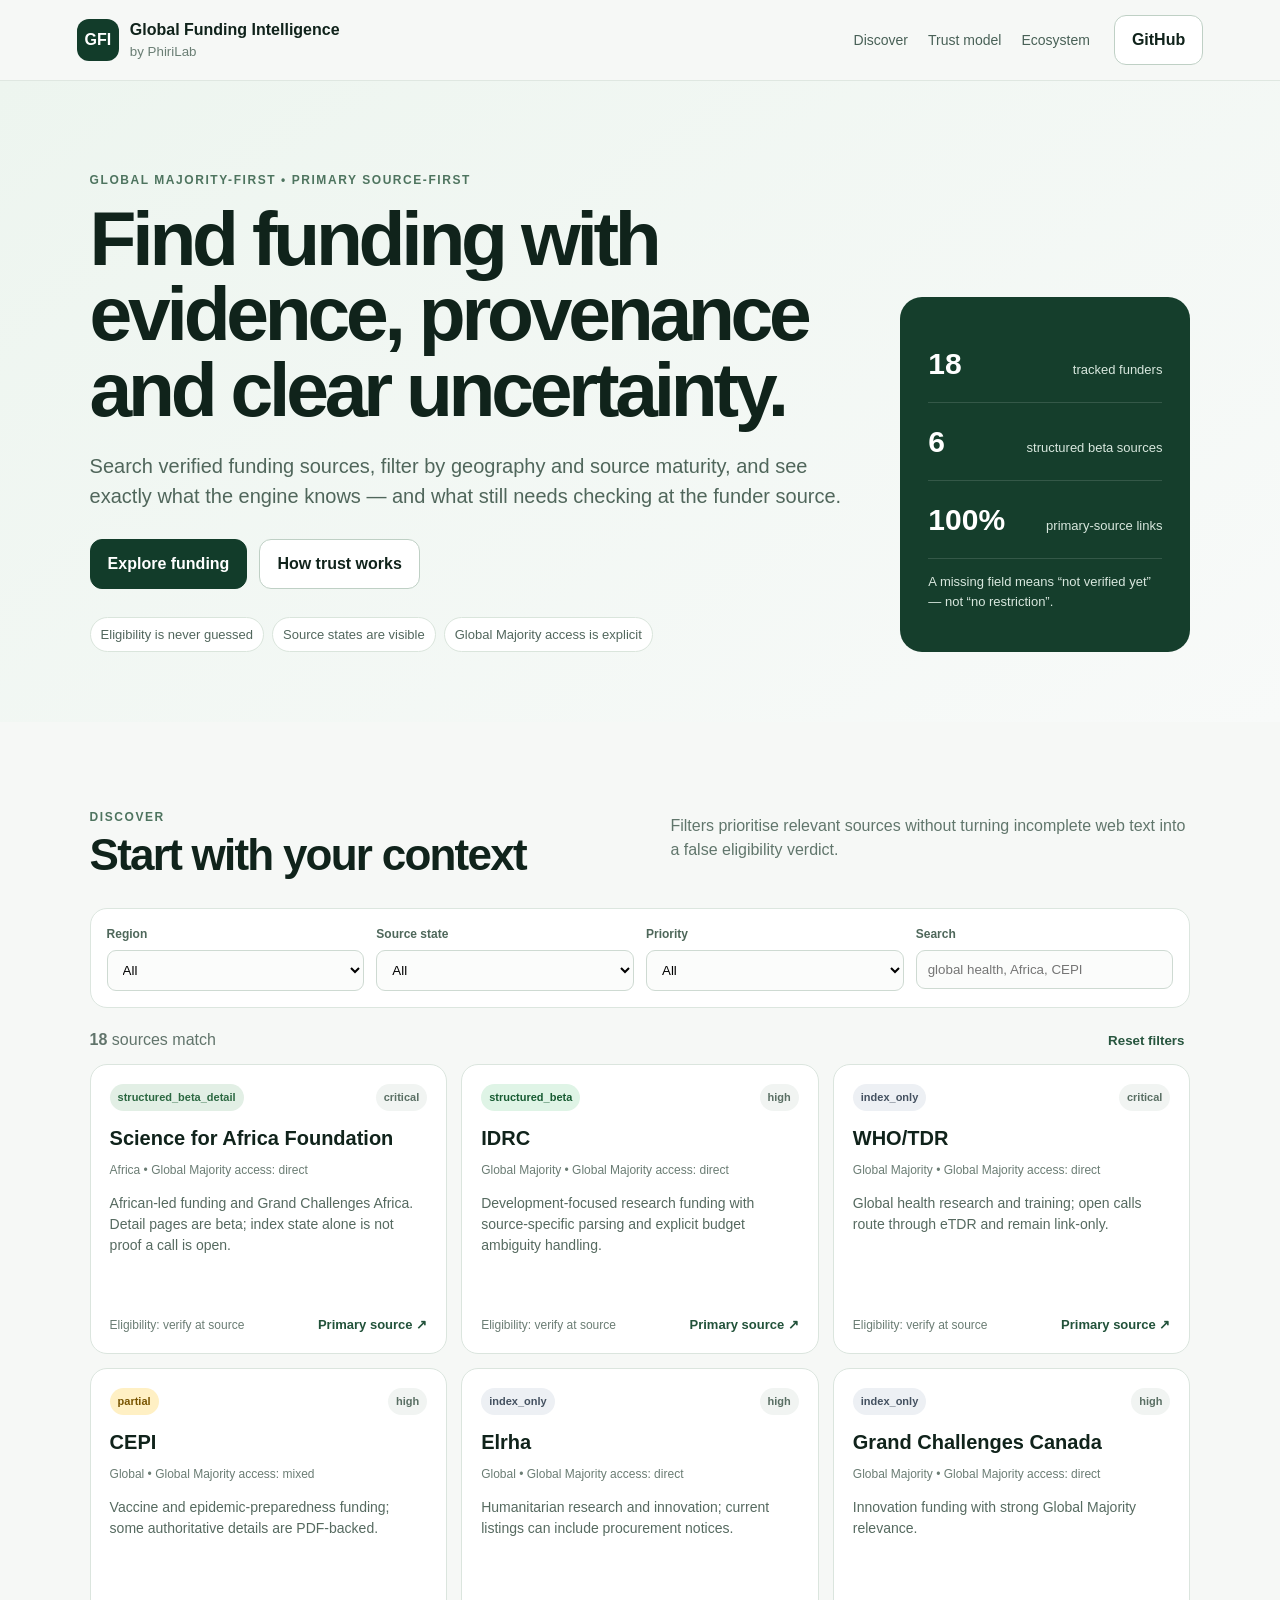
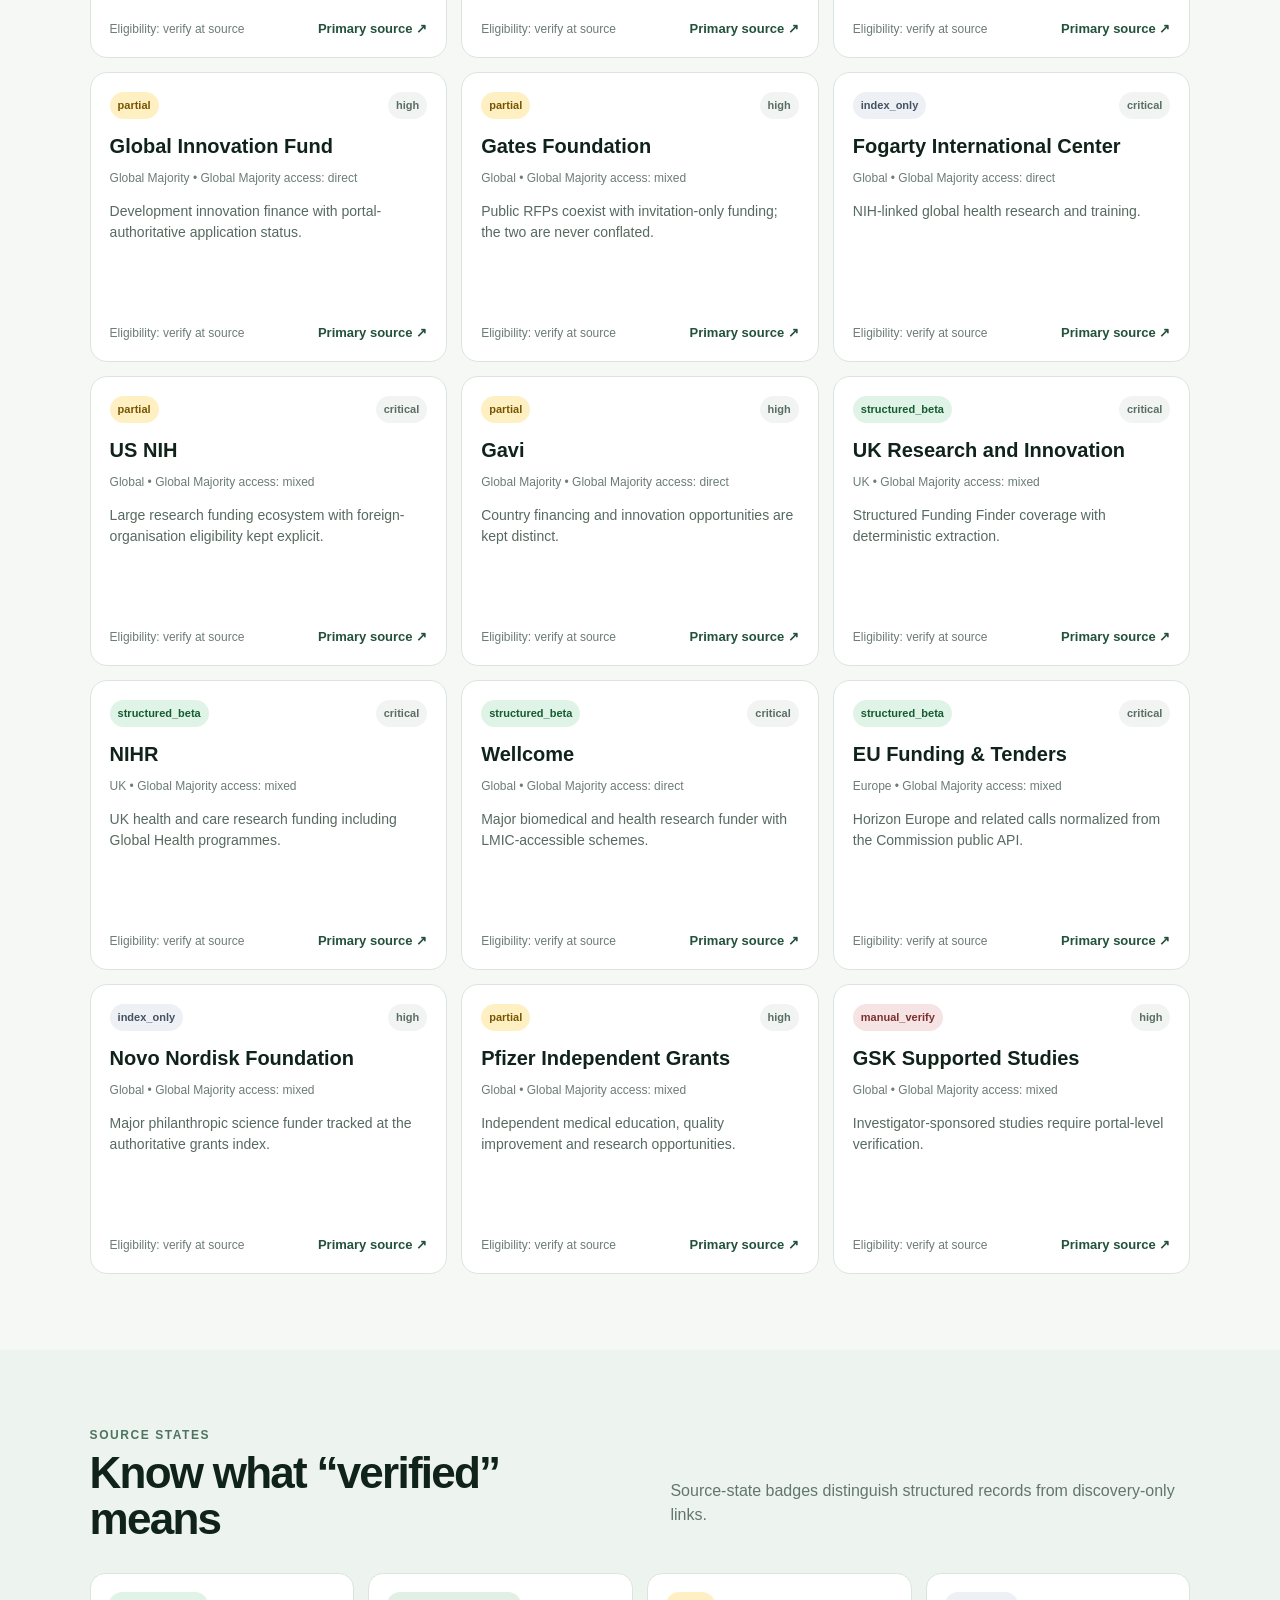
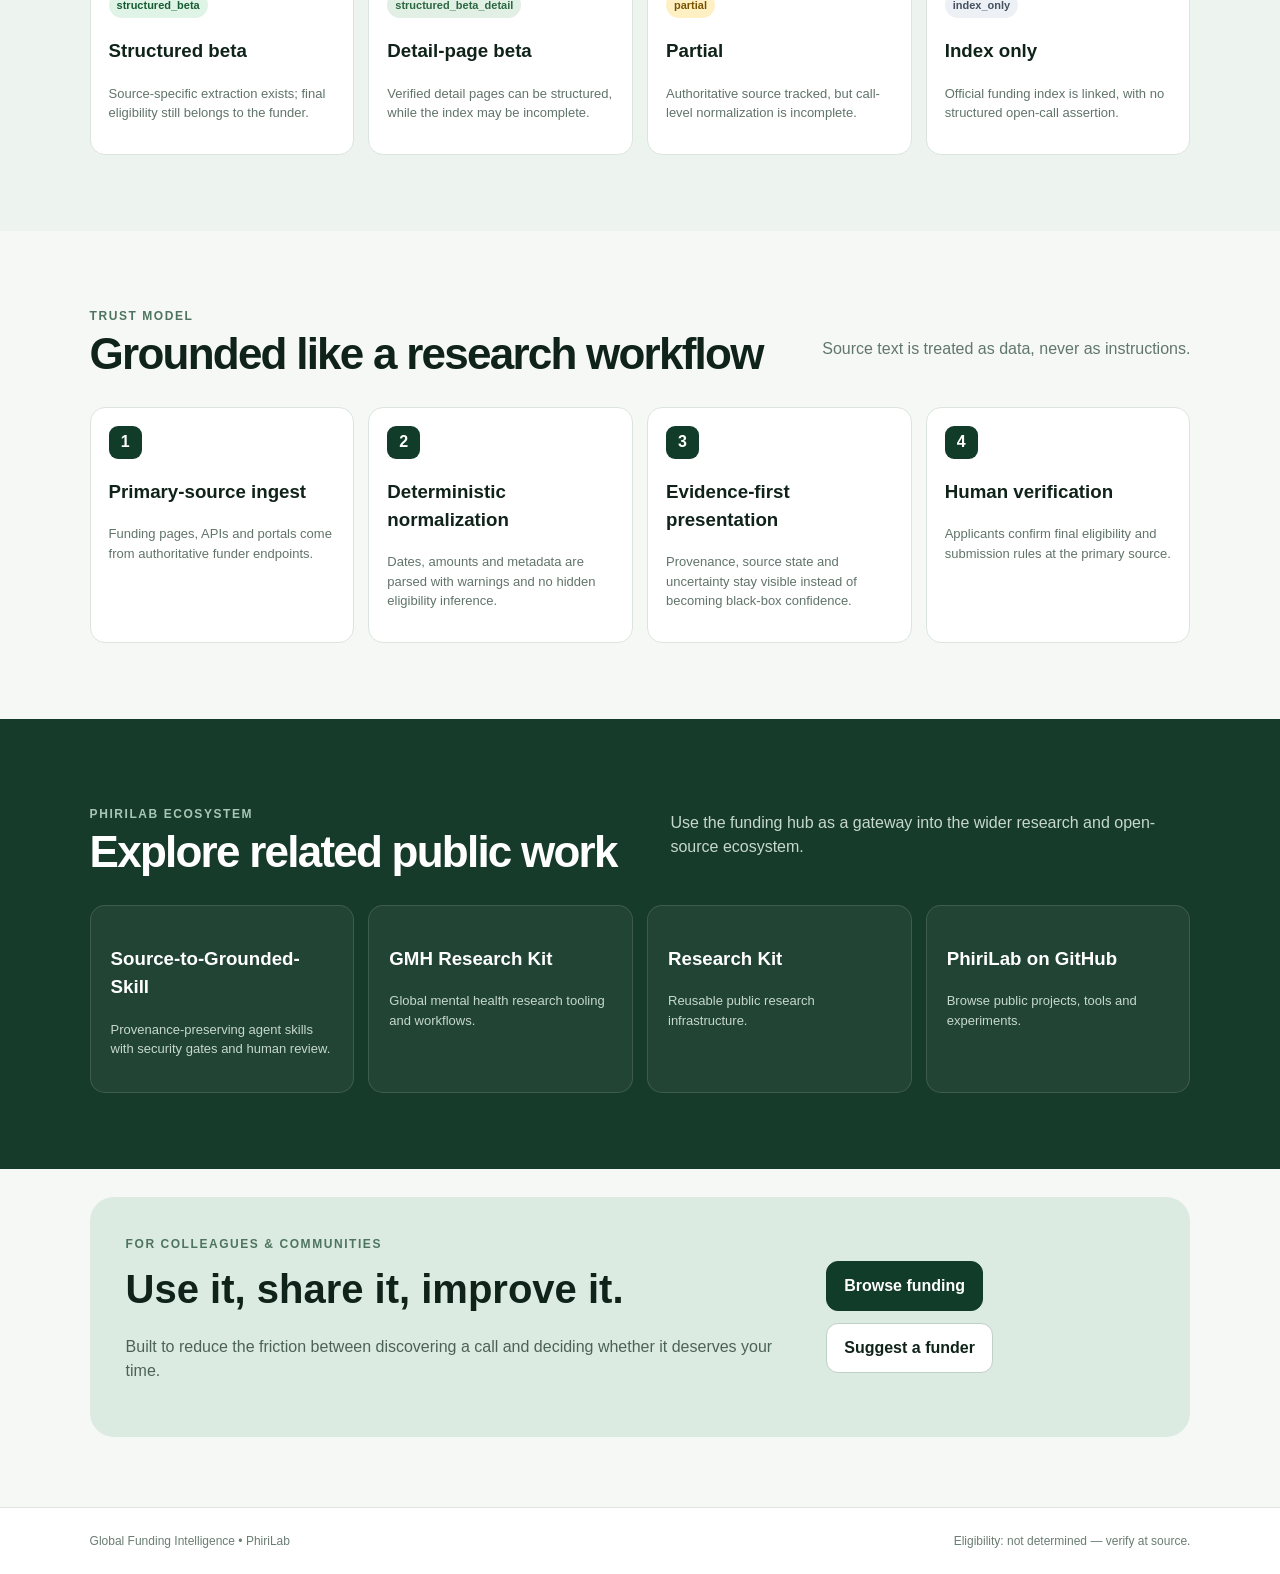
==== web/wix-bundle.html @ 26e8cf14 "Add self-contained Wix import bundle" ====
<!doctype html><html lang="en"><head><meta charset="utf-8"><meta name="viewport" content="width=device-width,initial-scale=1"><title>Global Funding Intelligence | PhiriLab</title><style>*{box-sizing:border-box}html{scroll-behavior:smooth}body{margin:0;font-family:Arial,Helvetica,sans-serif;background:#f6f8f6;color:#10231b;line-height:1.5}a{text-decoration:none;color:inherit}.top{position:sticky;top:0;z-index:10;display:flex;align-items:center;gap:24px;padding:15px 6vw;background:#f6f8f6ee;border-bottom:1px solid #dfe7e1}.brand{display:flex;align-items:center;gap:11px;margin-right:auto}.mark{display:grid;place-items:center;width:42px;height:42px;border-radius:12px;background:#123c2a;color:#fff;font-weight:800}.brand small{display:block;color:#6a7e74}.top nav{display:flex;gap:20px;color:#496157;font-size:14px}.btn{display:inline-flex;align-items:center;justify-content:center;padding:12px 17px;border-radius:12px;border:1px solid #bfd0c5;background:#fff;font-weight:700}.primary{background:#123c2a;color:#fff;border-color:#123c2a}.hero{display:grid;grid-template-columns:1.45fr .55fr;gap:46px;padding:90px 7vw 70px;background:linear-gradient(145deg,#edf5ef,#f8faf9)}.eyebrow{font-size:12px;font-weight:800;letter-spacing:.13em;color:#4e745f}.hero h1{font-size:clamp(48px,6vw,88px);line-height:.98;letter-spacing:-.055em;margin:12px 0 24px}.lead{font-size:20px;max-width:780px;color:#50665b}.actions{display:flex;gap:12px;flex-wrap:wrap;margin:28px 0}.chips{display:flex;gap:8px;flex-wrap:wrap}.chips span{padding:7px 10px;border-radius:99px;background:#fff;border:1px solid #dae5dc;font-size:13px;color:#52675d}.panel{align-self:end;background:#153e2c;color:#fff;padding:28px;border-radius:22px}.metric{display:flex;justify-content:space-between;align-items:baseline;padding:16px 0;border-bottom:1px solid #ffffff22}.metric strong{font-size:30px}.metric span{color:#d8e7de;font-size:13px}.section{padding:76px 7vw}.muted{background:#edf3ef}.head{display:flex;justify-content:space-between;gap:40px;align-items:end;margin-bottom:30px}.head h2{font-size:44px;line-height:1.05;margin:6px 0 0;letter-spacing:-.04em}.head>p{max-width:520px;color:#61766c}.filters{display:grid;grid-template-columns:repeat(4,1fr);gap:12px;padding:16px;background:#fff;border:1px solid #dce6df;border-radius:17px}.filters label{font-size:12px;font-weight:700;color:#4e675a}.filters select,.filters input{width:100%;margin-top:7px;padding:11px;border:1px solid #cedad2;border-radius:9px;background:#fbfcfb}.toolbar{display:flex;justify-content:space-between;align-items:center;margin:20px 0 12px;color:#61746b}.grid{display:grid;grid-template-columns:repeat(3,1fr);gap:14px}.card{display:flex;flex-direction:column;min-height:290px;background:#fff;border:1px solid #dbe5de;border-radius:17px;padding:19px}.row{display:flex;justify-content:space-between;gap:10px}.badge,.priority{display:inline-flex;padding:5px 8px;border-radius:99px;font-size:11px;font-weight:800}.structured_beta{background:#dff4e6;color:#175b32}.structured_beta_detail{background:#e2efe5;color:#2b6841}.partial{background:#fff0c4;color:#785400}.index_only{background:#edf0f4;color:#445160}.manual_verify{background:#f6e3e3;color:#7b3030}.priority{background:#f1f4f2;color:#5a6f64}.card h3{font-size:20px;margin:12px 0 8px}.meta{font-size:12px;color:#6b7d74}.card p{font-size:14px;color:#566a60}.bottom{margin-top:auto;padding-top:18px;display:flex;justify-content:space-between;gap:12px;align-items:center}.link{font-weight:800;color:#22523a;font-size:13px}.states,.steps,.ecosystem{display:grid;grid-template-columns:repeat(4,1fr);gap:14px}.states article,.steps article{background:#fff;border:1px solid #dbe5de;border-radius:15px;padding:18px}.states p,.steps p{font-size:13px;color:#61746a}.steps span{display:grid;place-items:center;width:33px;height:33px;border-radius:9px;background:#123c2a;color:#fff;font-weight:800}.eco{background:#173b2b;color:#fff}.eco .head>p{color:#c7d8ce}.ecosystem a{padding:20px;border:1px solid #ffffff20;border-radius:15px;background:#ffffff0c}.ecosystem p{font-size:13px;color:#c7d8ce}.cta{margin:28px 7vw 70px;padding:36px;border-radius:24px;background:#dcebe1;display:flex;justify-content:space-between;gap:30px;align-items:center}.cta h2{font-size:40px;margin:6px 0}.cta p{color:#4c6258}.foot{display:flex;justify-content:space-between;gap:20px;padding:24px 7vw;background:#fff;border-top:1px solid #dfe6e1;color:#6a7d73;font-size:12px}@media(max-width:980px){.top nav{display:none}.hero{grid-template-columns:1fr}.panel{max-width:520px}.filters{grid-template-columns:repeat(2,1fr)}.grid{grid-template-columns:repeat(2,1fr)}.states,.steps,.ecosystem{grid-template-columns:repeat(2,1fr)}}@media(max-width:640px){.top{padding:12px 16px}.top>.btn{display:none}.hero,.section{padding-left:16px;padding-right:16px}.hero{padding-top:55px}.hero h1{font-size:44px}.head{display:block}.filters,.grid,.states,.steps,.ecosystem{grid-template-columns:1fr}.cta{margin:20px 16px 52px;display:block}.foot{display:block;padding:22px 16px}.foot span{display:block;margin:6px 0}}</style></head><body><header class="top"><a class="brand" href="#top"><span class="mark">GFI</span><span><b>Global Funding Intelligence</b><small>by PhiriLab</small></span></a><nav><a href="#discover">Discover</a><a href="#trust">Trust model</a><a href="#ecosystem">Ecosystem</a></nav><a class="btn" href="https://github.com/PhiriLab/global-funding-intelligence" target="_blank">GitHub</a></header><main id="top"><section class="hero"><div><div class="eyebrow">GLOBAL MAJORITY-FIRST • PRIMARY SOURCE-FIRST</div><h1>Find funding with evidence, provenance and clear uncertainty.</h1><p class="lead">Search verified funding sources, filter by geography and source maturity, and see exactly what the engine knows — and what still needs checking at the funder source.</p><div class="actions"><a class="btn primary" href="#discover">Explore funding</a><a class="btn" href="#trust">How trust works</a></div><div class="chips"><span>Eligibility is never guessed</span><span>Source states are visible</span><span>Global Majority access is explicit</span></div></div><aside class="panel"><div class="metric"><strong id="sourceCount">0</strong><span>tracked funders</span></div><div class="metric"><strong id="structuredCount">0</strong><span>structured beta sources</span></div><div class="metric"><strong>100%</strong><span>primary-source links</span></div><p style="color:#d8e7de;font-size:13px">A missing field means “not verified yet” — not “no restriction”.</p></aside></section><section id="discover" class="section"><div class="head"><div><div class="eyebrow">DISCOVER</div><h2>Start with your context</h2></div><p>Filters prioritise relevant sources without turning incomplete web text into a false eligibility verdict.</p></div><div class="filters"><label>Region<select id="region"><option value="all">All</option><option>Africa</option><option value="global_majority">Global Majority</option><option value="global">Global</option><option value="UK">United Kingdom</option><option>Europe</option></select></label><label>Source state<select id="state"><option value="all">All</option><option value="structured_beta">Structured beta</option><option value="structured_beta_detail">Detail beta</option><option value="partial">Partial</option><option value="index_only">Index only</option><option value="manual_verify">Manual verify</option></select></label><label>Priority<select id="priority"><option value="all">All</option><option value="critical">Critical</option><option value="high">High</option><option value="medium">Medium</option></select></label><label>Search<input id="search" placeholder="global health, Africa, CEPI"></label></div><div class="toolbar"><span><b id="count">0</b> sources match</span><button id="reset" style="border:0;background:none;color:#28563f;font-weight:700;cursor:pointer">Reset filters</button></div><div id="cards" class="grid"></div></section><section class="section muted"><div class="head"><div><div class="eyebrow">SOURCE STATES</div><h2>Know what “verified” means</h2></div><p>Source-state badges distinguish structured records from discovery-only links.</p></div><div class="states"><article><span class="badge structured_beta">structured_beta</span><h3>Structured beta</h3><p>Source-specific extraction exists; final eligibility still belongs to the funder.</p></article><article><span class="badge structured_beta_detail">structured_beta_detail</span><h3>Detail-page beta</h3><p>Verified detail pages can be structured, while the index may be incomplete.</p></article><article><span class="badge partial">partial</span><h3>Partial</h3><p>Authoritative source tracked, but call-level normalization is incomplete.</p></article><article><span class="badge index_only">index_only</span><h3>Index only</h3><p>Official funding index is linked, with no structured open-call assertion.</p></article></div></section><section id="trust" class="section"><div class="head"><div><div class="eyebrow">TRUST MODEL</div><h2>Grounded like a research workflow</h2></div><p>Source text is treated as data, never as instructions.</p></div><div class="steps"><article><span>1</span><h3>Primary-source ingest</h3><p>Funding pages, APIs and portals come from authoritative funder endpoints.</p></article><article><span>2</span><h3>Deterministic normalization</h3><p>Dates, amounts and metadata are parsed with warnings and no hidden eligibility inference.</p></article><article><span>3</span><h3>Evidence-first presentation</h3><p>Provenance, source state and uncertainty stay visible instead of becoming black-box confidence.</p></article><article><span>4</span><h3>Human verification</h3><p>Applicants confirm final eligibility and submission rules at the primary source.</p></article></div></section><section id="ecosystem" class="section eco"><div class="head"><div><div class="eyebrow" style="color:#a7c7b4">PHIRILAB ECOSYSTEM</div><h2>Explore related public work</h2></div><p>Use the funding hub as a gateway into the wider research and open-source ecosystem.</p></div><div class="ecosystem"><a href="https://github.com/PhiriLab/Source-to-grounded-Skill" target="_blank"><h3>Source-to-Grounded-Skill</h3><p>Provenance-preserving agent skills with security gates and human review.</p></a><a href="https://github.com/PhiriLab/gmh-research-kit" target="_blank"><h3>GMH Research Kit</h3><p>Global mental health research tooling and workflows.</p></a><a href="https://github.com/PhiriLab/research-kit" target="_blank"><h3>Research Kit</h3><p>Reusable public research infrastructure.</p></a><a href="https://github.com/PhiriLab" target="_blank"><h3>PhiriLab on GitHub</h3><p>Browse public projects, tools and experiments.</p></a></div></section><section class="cta"><div><div class="eyebrow">FOR COLLEAGUES & COMMUNITIES</div><h2>Use it, share it, improve it.</h2><p>Built to reduce the friction between discovering a call and deciding whether it deserves your time.</p></div><div class="actions"><a class="btn primary" href="#discover">Browse funding</a><a class="btn" href="https://github.com/PhiriLab/global-funding-intelligence/issues" target="_blank">Suggest a funder</a></div></section></main><footer class="foot"><span>Global Funding Intelligence • PhiriLab</span><span>Eligibility: not determined — verify at source.</span></footer><script>const S=[['Science for Africa Foundation','Africa','structured_beta_detail','critical','direct','https://scienceforafrica.foundation/funding','African-led funding and Grand Challenges Africa. Detail pages are beta; index state alone is not proof a call is open.'],['IDRC','global_majority','structured_beta','high','direct','https://idrc-crdi.ca/en/funding','Development-focused research funding with source-specific parsing and explicit budget ambiguity handling.'],['WHO/TDR','global_majority','index_only','critical','direct','https://tdr.who.int/grants','Global health research and training; open calls route through eTDR and remain link-only.'],['CEPI','global','partial','high','mixed','https://cepi.net/calls-for-proposals','Vaccine and epidemic-preparedness funding; some authoritative details are PDF-backed.'],['Elrha','global','index_only','high','direct','https://www.elrha.org/funding-opportunities/','Humanitarian research and innovation; current listings can include procurement notices.'],['Grand Challenges Canada','global_majority','index_only','high','direct','https://www.grandchallenges.ca/apply-for-funding/','Innovation funding with strong Global Majority relevance.'],['Global Innovation Fund','global_majority','partial','high','direct','https://www.globalinnovation.fund/apply/about/','Development innovation finance with portal-authoritative application status.'],['Gates Foundation','global','partial','high','mixed','https://www.gatesfoundation.org/about/how-we-work/grant-opportunities','Public RFPs coexist with invitation-only funding; the two are never conflated.'],['Fogarty International Center','global','index_only','critical','direct','https://www.fic.nih.gov/Funding/Pages/default.aspx','NIH-linked global health research and training.'],['US NIH','global','partial','critical','mixed','https://grants.nih.gov/funding','Large research funding ecosystem with foreign-organisation eligibility kept explicit.'],['Gavi','global_majority','partial','high','direct','https://www.gavi.org/investing-gavi/funding','Country financing and innovation opportunities are kept distinct.'],['UK Research and Innovation','UK','structured_beta','critical','mixed','https://www.ukri.org/opportunity/','Structured Funding Finder coverage with deterministic extraction.'],['NIHR','UK','structured_beta','critical','mixed','https://www.nihr.ac.uk/research-funding','UK health and care research funding including Global Health programmes.'],['Wellcome','global','structured_beta','critical','direct','https://wellcome.org/research-funding/schemes','Major biomedical and health research funder with LMIC-accessible schemes.'],['EU Funding & Tenders','Europe','structured_beta','critical','mixed','https://ec.europa.eu/info/funding-tenders/opportunities/portal/screen/opportunities/topic-search','Horizon Europe and related calls normalized from the Commission public API.'],['Novo Nordisk Foundation','global','index_only','high','mixed','https://novonordiskfonden.dk/en/grants/','Major philanthropic science funder tracked at the authoritative grants index.'],['Pfizer Independent Grants','global','partial','high','mixed','https://www.pfizer.com/about/programs-policies/grants','Independent medical education, quality improvement and research opportunities.'],['GSK Supported Studies','global','manual_verify','high','mixed','https://iss.gsk.com/','Investigator-sponsored studies require portal-level verification.']];const r=document.getElementById('region'),st=document.getElementById('state'),p=document.getElementById('priority'),q=document.getElementById('search'),cards=document.getElementById('cards'),count=document.getElementById('count');document.getElementById('sourceCount').textContent=S.length;document.getElementById('structuredCount').textContent=S.filter(x=>x[2].startsWith('structured_beta')).length;function esc(v){return String(v).replace(/[&<>"']/g,c=>({'&':'&amp;','<':'&lt;','>':'&gt;','"':'&quot;',"'":'&#39;'}[c]))}function render(){let z=q.value.toLowerCase().trim();let F=S.filter(x=>(r.value==='all'||x[1]===r.value)&&(st.value==='all'||x[2]===st.value)&&(p.value==='all'||x[3]===p.value)&&(!z||x.join(' ').toLowerCase().includes(z)));count.textContent=F.length;cards.innerHTML=F.map(x=>`<article class="card"><div class="row"><span class="badge ${esc(x[2])}">${esc(x[2])}</span><span class="priority">${esc(x[3])}</span></div><h3>${esc(x[0])}</h3><div class="meta">${esc(x[1]==='global_majority'?'Global Majority':x[1]==='global'?'Global':x[1])} • Global Majority access: ${esc(x[4])}</div><p>${esc(x[6])}</p><div class="bottom"><span class="meta">Eligibility: verify at source</span><a class="link" href="${esc(x[5])}" target="_blank">Primary source ↗</a></div></article>`).join('')||'<article class="card"><h3>No matching sources</h3><p>Broaden a filter. Unknown coverage is not treated as ineligibility.</p></article>'} [r,st,p].forEach(x=>x.onchange=render);q.oninput=render;document.getElementById('reset').onclick=()=>{r.value=st.value=p.value='all';q.value='';render()};render();</script></body></html>
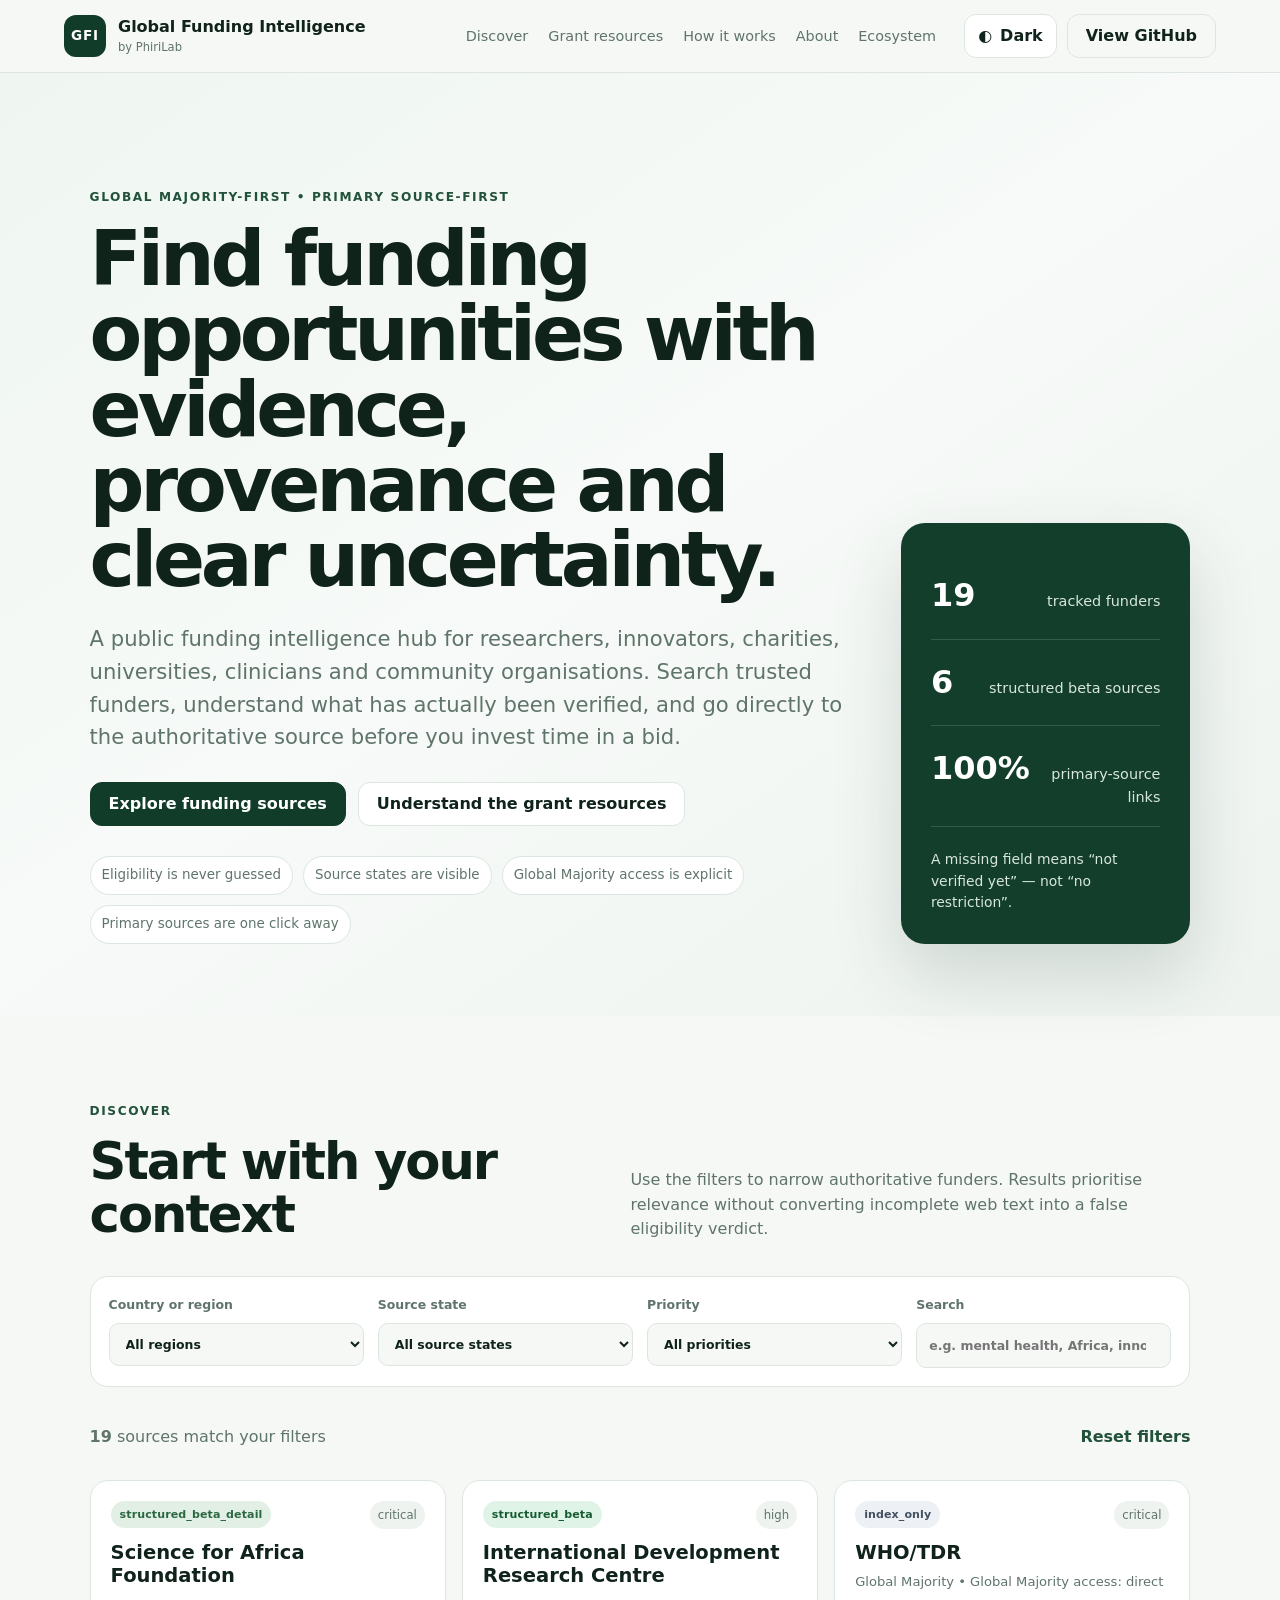
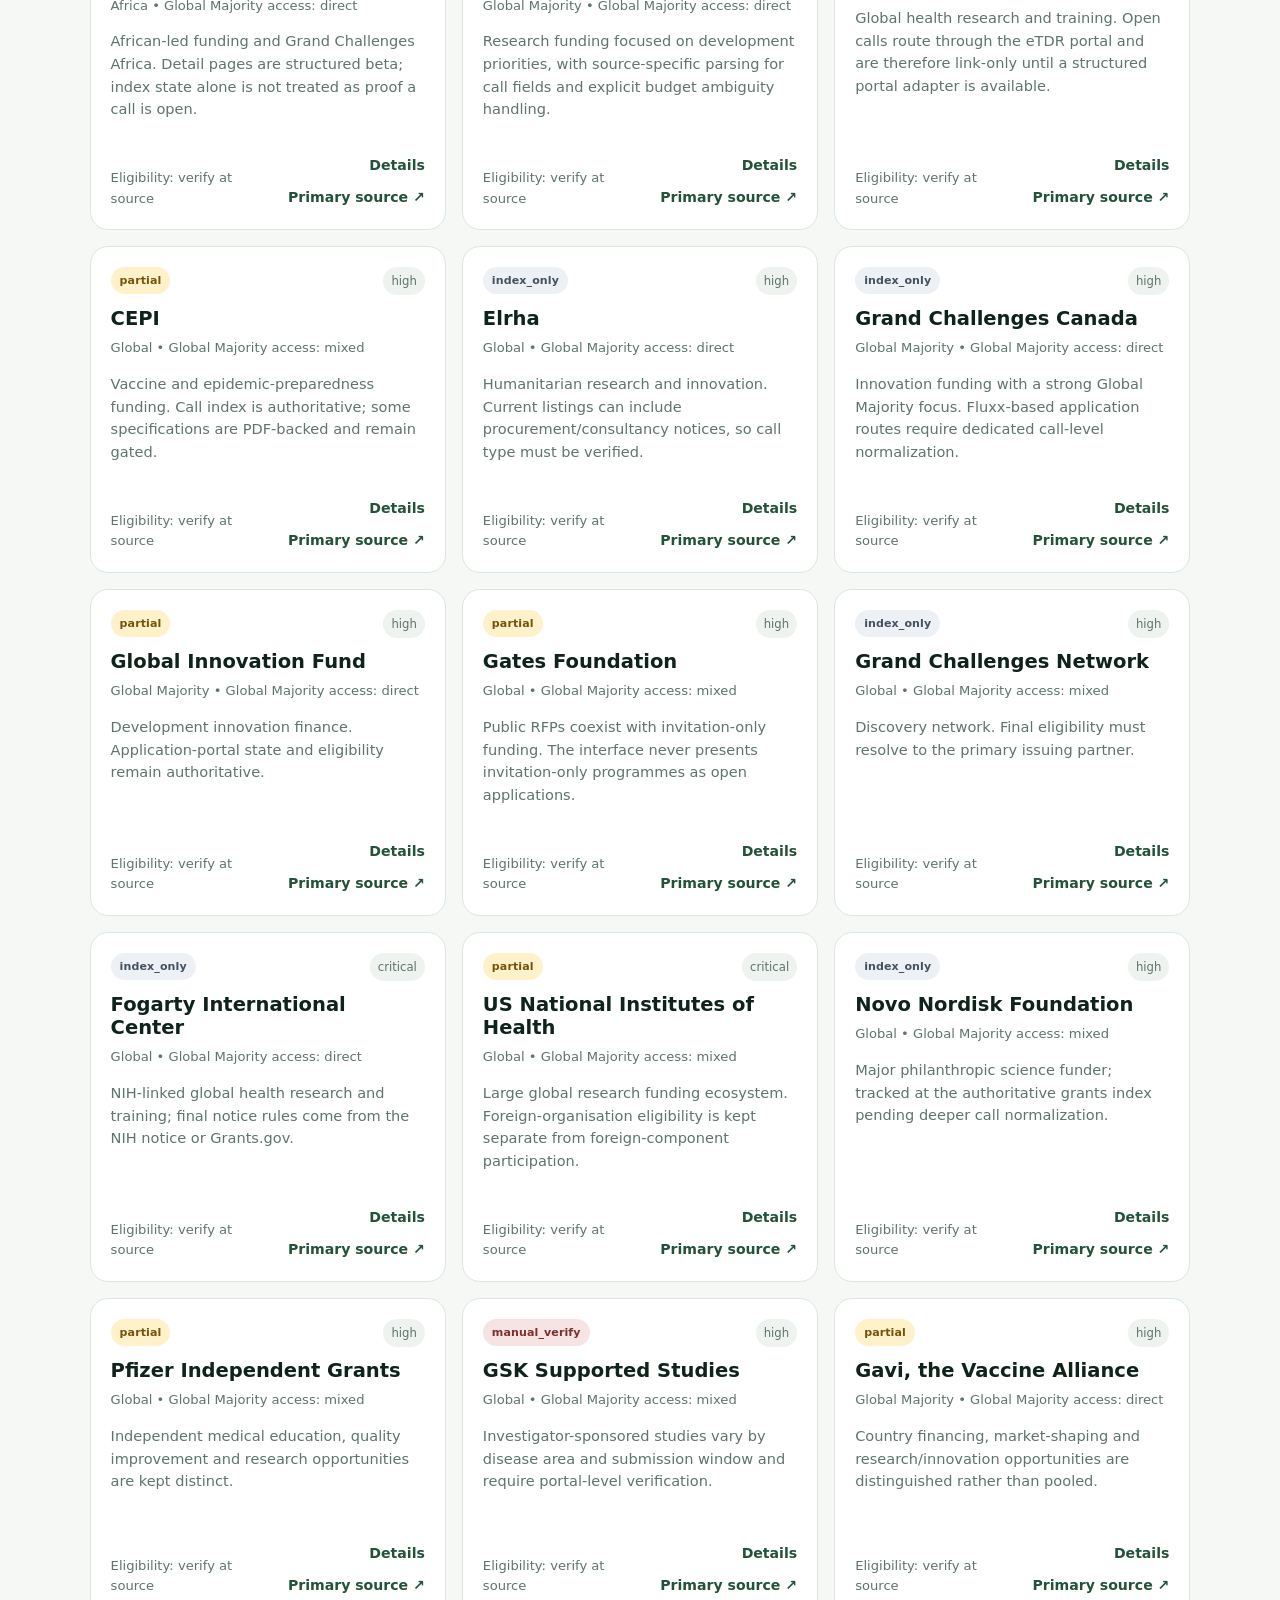
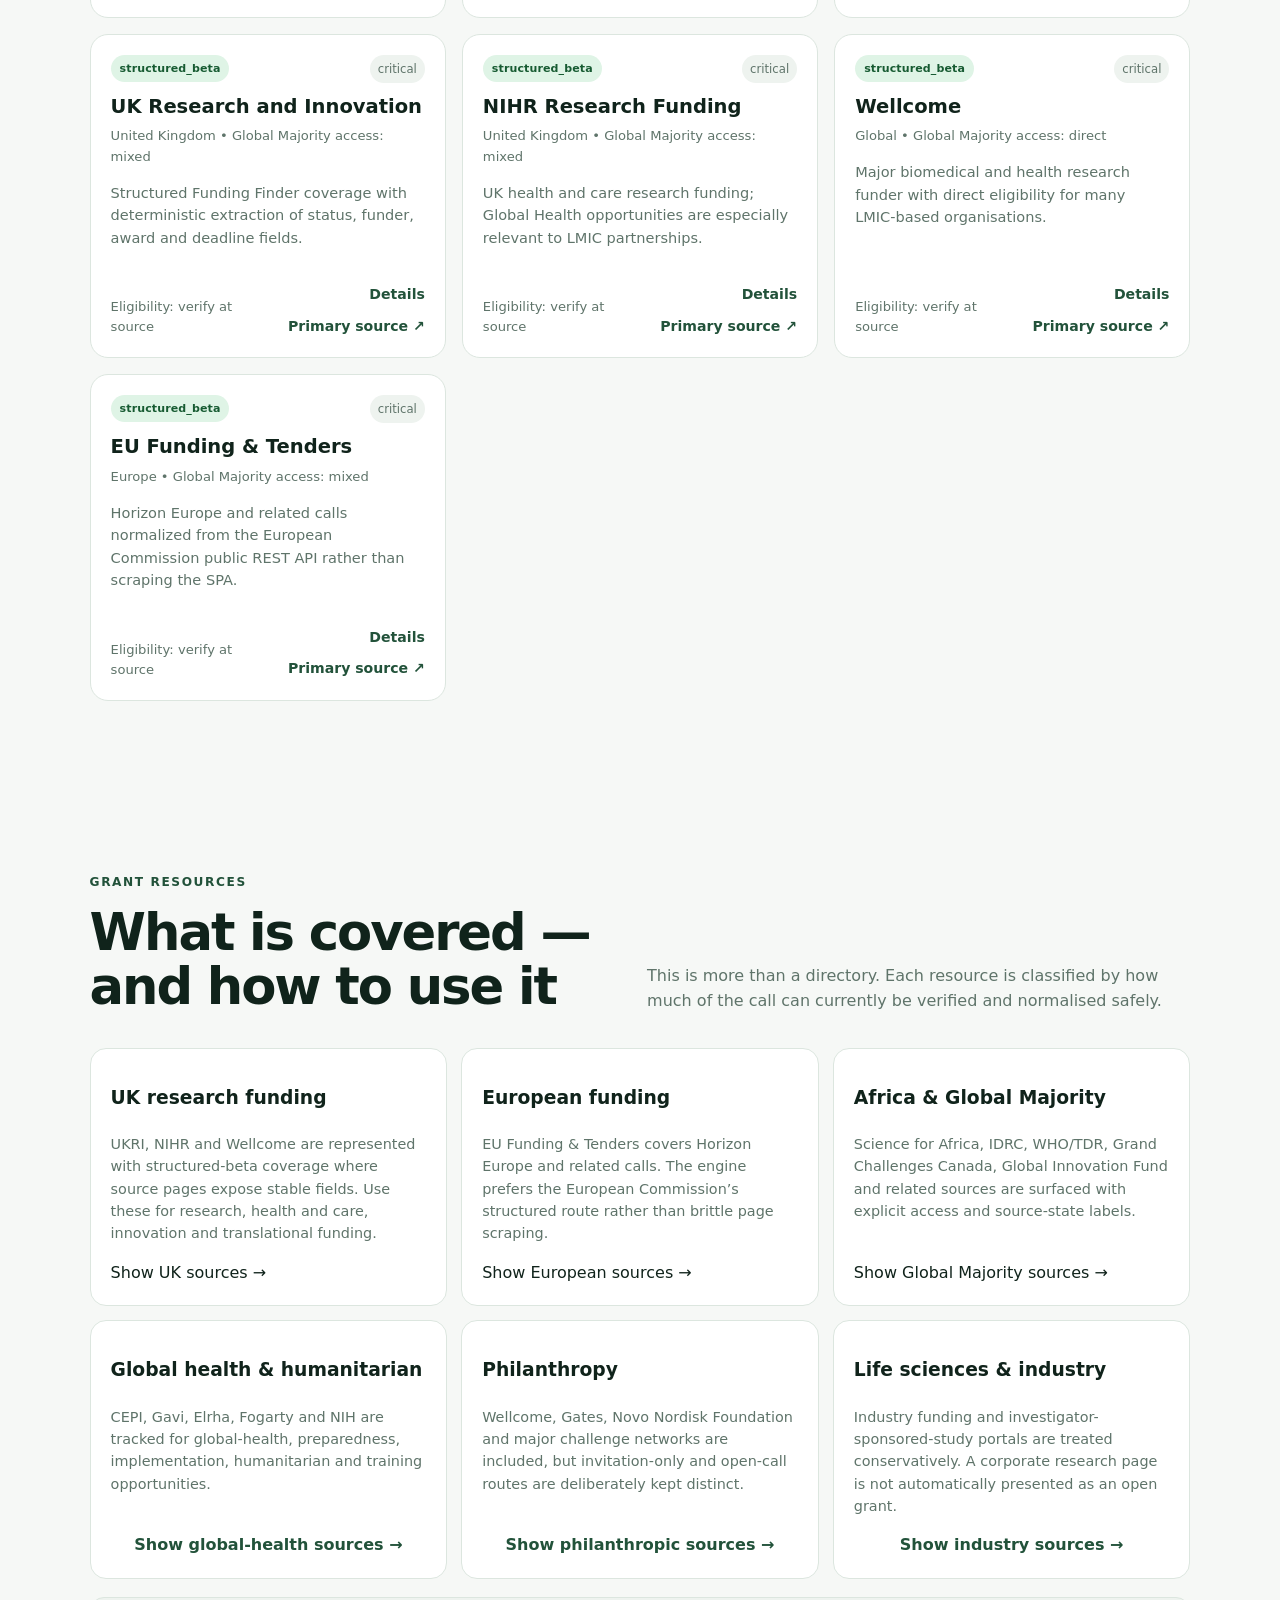
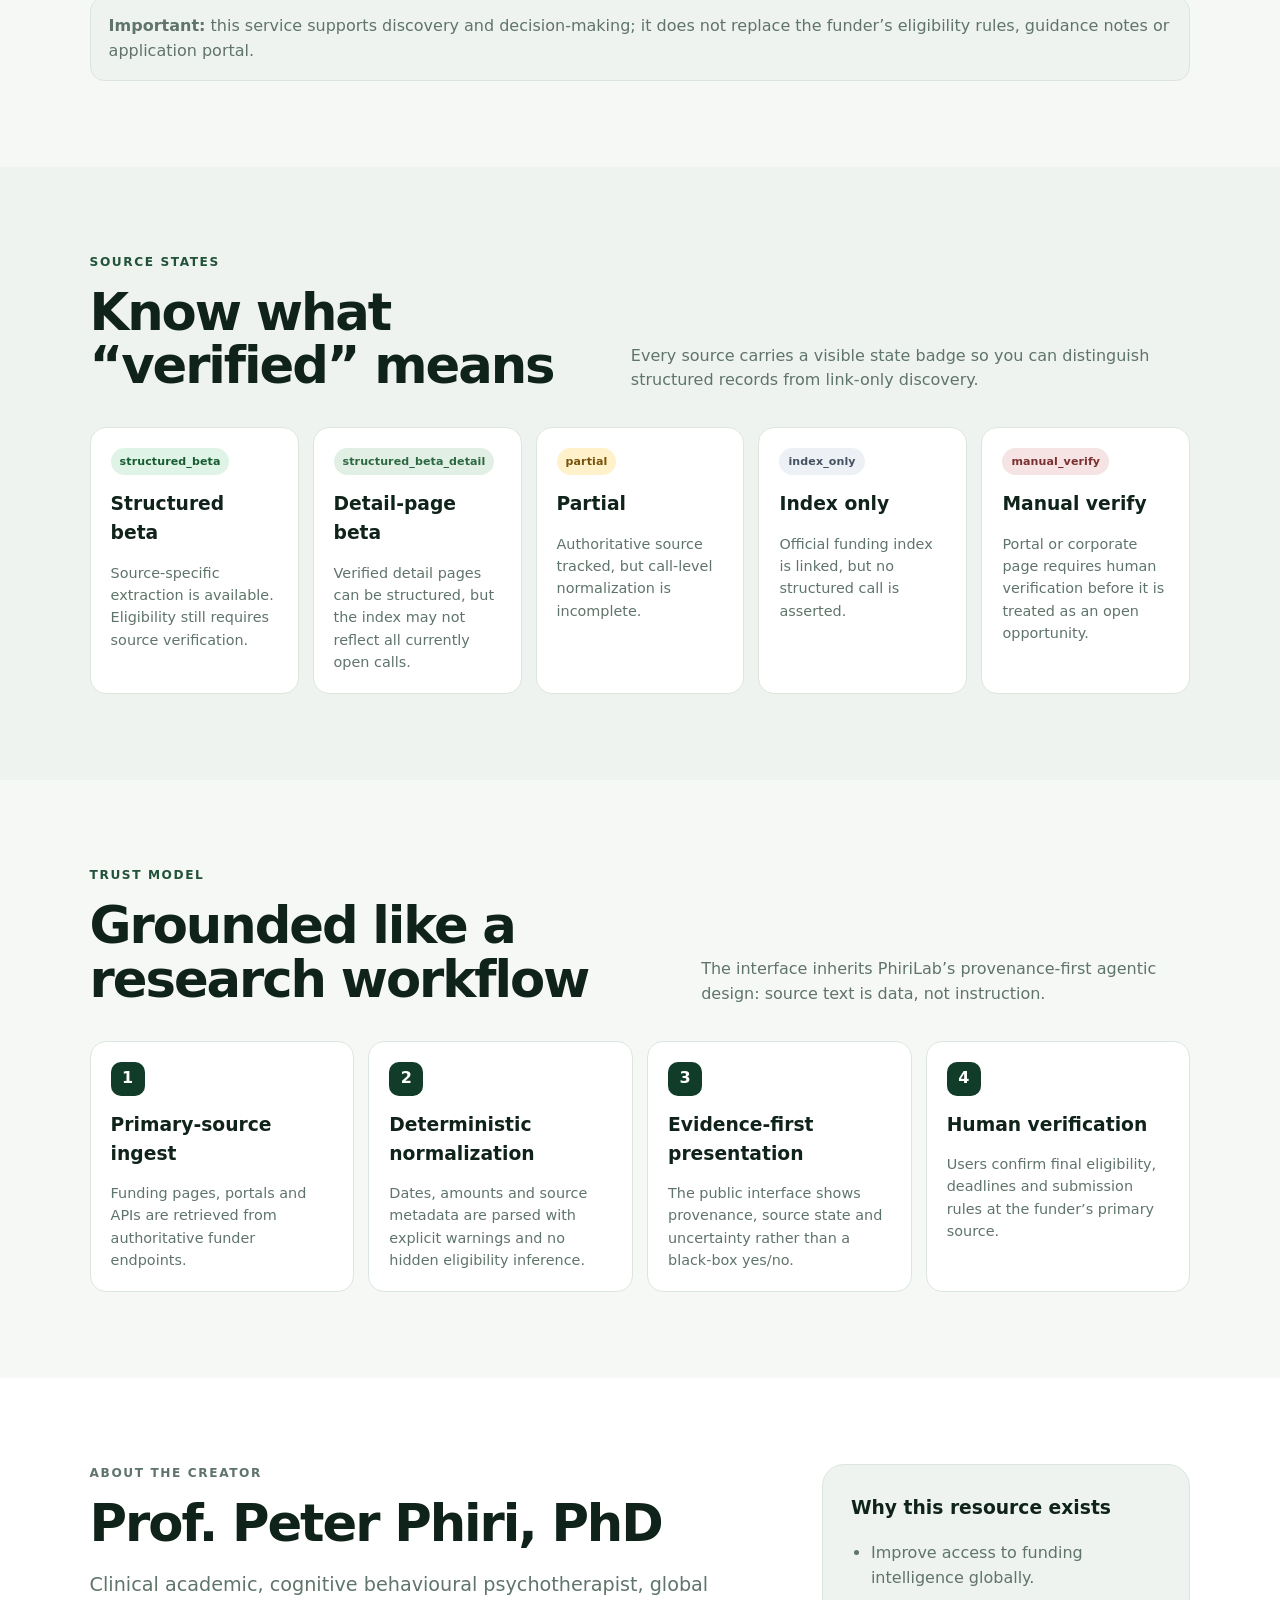
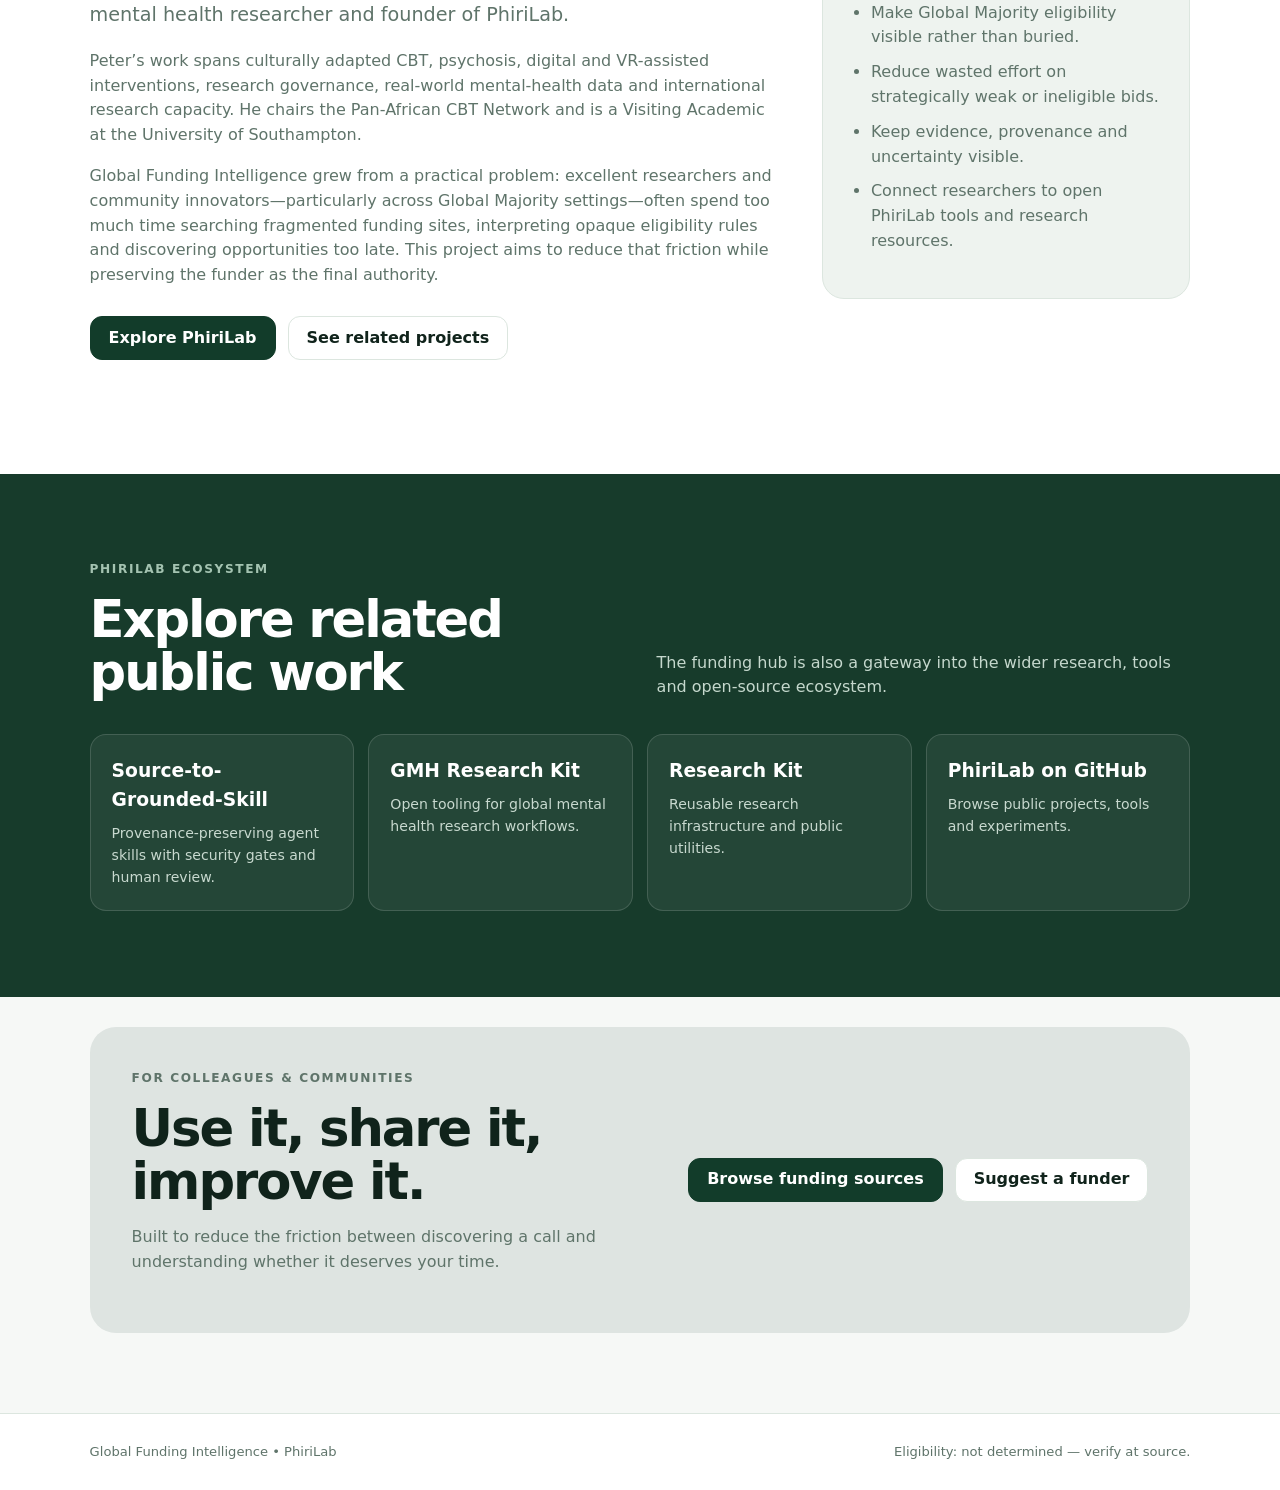
==== commit c372fe3d: "Make the public site embed-proof (fix dead clicks in Wix) The standalone site works, but inside a Wi" ====
--- a/web/wix-bundle.html
+++ b/web/wix-bundle.html
@@ -1 +1,204 @@
-<!doctype html><html lang="en"><head><meta charset="utf-8"><meta name="viewport" content="width=device-width,initial-scale=1"><title>Global Funding Intelligence | PhiriLab</title><style>*{box-sizing:border-box}html{scroll-behavior:smooth}body{margin:0;font-family:Arial,Helvetica,sans-serif;background:#f6f8f6;color:#10231b;line-height:1.5}a{text-decoration:none;color:inherit}.top{position:sticky;top:0;z-index:10;display:flex;align-items:center;gap:24px;padding:15px 6vw;background:#f6f8f6ee;border-bottom:1px solid #dfe7e1}.brand{display:flex;align-items:center;gap:11px;margin-right:auto}.mark{display:grid;place-items:center;width:42px;height:42px;border-radius:12px;background:#123c2a;color:#fff;font-weight:800}.brand small{display:block;color:#6a7e74}.top nav{display:flex;gap:20px;color:#496157;font-size:14px}.btn{display:inline-flex;align-items:center;justify-content:center;padding:12px 17px;border-radius:12px;border:1px solid #bfd0c5;background:#fff;font-weight:700}.primary{background:#123c2a;color:#fff;border-color:#123c2a}.hero{display:grid;grid-template-columns:1.45fr .55fr;gap:46px;padding:90px 7vw 70px;background:linear-gradient(145deg,#edf5ef,#f8faf9)}.eyebrow{font-size:12px;font-weight:800;letter-spacing:.13em;color:#4e745f}.hero h1{font-size:clamp(48px,6vw,88px);line-height:.98;letter-spacing:-.055em;margin:12px 0 24px}.lead{font-size:20px;max-width:780px;color:#50665b}.actions{display:flex;gap:12px;flex-wrap:wrap;margin:28px 0}.chips{display:flex;gap:8px;flex-wrap:wrap}.chips span{padding:7px 10px;border-radius:99px;background:#fff;border:1px solid #dae5dc;font-size:13px;color:#52675d}.panel{align-self:end;background:#153e2c;color:#fff;padding:28px;border-radius:22px}.metric{display:flex;justify-content:space-between;align-items:baseline;padding:16px 0;border-bottom:1px solid #ffffff22}.metric strong{font-size:30px}.metric span{color:#d8e7de;font-size:13px}.section{padding:76px 7vw}.muted{background:#edf3ef}.head{display:flex;justify-content:space-between;gap:40px;align-items:end;margin-bottom:30px}.head h2{font-size:44px;line-height:1.05;margin:6px 0 0;letter-spacing:-.04em}.head>p{max-width:520px;color:#61766c}.filters{display:grid;grid-template-columns:repeat(4,1fr);gap:12px;padding:16px;background:#fff;border:1px solid #dce6df;border-radius:17px}.filters label{font-size:12px;font-weight:700;color:#4e675a}.filters select,.filters input{width:100%;margin-top:7px;padding:11px;border:1px solid #cedad2;border-radius:9px;background:#fbfcfb}.toolbar{display:flex;justify-content:space-between;align-items:center;margin:20px 0 12px;color:#61746b}.grid{display:grid;grid-template-columns:repeat(3,1fr);gap:14px}.card{display:flex;flex-direction:column;min-height:290px;background:#fff;border:1px solid #dbe5de;border-radius:17px;padding:19px}.row{display:flex;justify-content:space-between;gap:10px}.badge,.priority{display:inline-flex;padding:5px 8px;border-radius:99px;font-size:11px;font-weight:800}.structured_beta{background:#dff4e6;color:#175b32}.structured_beta_detail{background:#e2efe5;color:#2b6841}.partial{background:#fff0c4;color:#785400}.index_only{background:#edf0f4;color:#445160}.manual_verify{background:#f6e3e3;color:#7b3030}.priority{background:#f1f4f2;color:#5a6f64}.card h3{font-size:20px;margin:12px 0 8px}.meta{font-size:12px;color:#6b7d74}.card p{font-size:14px;color:#566a60}.bottom{margin-top:auto;padding-top:18px;display:flex;justify-content:space-between;gap:12px;align-items:center}.link{font-weight:800;color:#22523a;font-size:13px}.states,.steps,.ecosystem{display:grid;grid-template-columns:repeat(4,1fr);gap:14px}.states article,.steps article{background:#fff;border:1px solid #dbe5de;border-radius:15px;padding:18px}.states p,.steps p{font-size:13px;color:#61746a}.steps span{display:grid;place-items:center;width:33px;height:33px;border-radius:9px;background:#123c2a;color:#fff;font-weight:800}.eco{background:#173b2b;color:#fff}.eco .head>p{color:#c7d8ce}.ecosystem a{padding:20px;border:1px solid #ffffff20;border-radius:15px;background:#ffffff0c}.ecosystem p{font-size:13px;color:#c7d8ce}.cta{margin:28px 7vw 70px;padding:36px;border-radius:24px;background:#dcebe1;display:flex;justify-content:space-between;gap:30px;align-items:center}.cta h2{font-size:40px;margin:6px 0}.cta p{color:#4c6258}.foot{display:flex;justify-content:space-between;gap:20px;padding:24px 7vw;background:#fff;border-top:1px solid #dfe6e1;color:#6a7d73;font-size:12px}@media(max-width:980px){.top nav{display:none}.hero{grid-template-columns:1fr}.panel{max-width:520px}.filters{grid-template-columns:repeat(2,1fr)}.grid{grid-template-columns:repeat(2,1fr)}.states,.steps,.ecosystem{grid-template-columns:repeat(2,1fr)}}@media(max-width:640px){.top{padding:12px 16px}.top>.btn{display:none}.hero,.section{padding-left:16px;padding-right:16px}.hero{padding-top:55px}.hero h1{font-size:44px}.head{display:block}.filters,.grid,.states,.steps,.ecosystem{grid-template-columns:1fr}.cta{margin:20px 16px 52px;display:block}.foot{display:block;padding:22px 16px}.foot span{display:block;margin:6px 0}}</style></head><body><header class="top"><a class="brand" href="#top"><span class="mark">GFI</span><span><b>Global Funding Intelligence</b><small>by PhiriLab</small></span></a><nav><a href="#discover">Discover</a><a href="#trust">Trust model</a><a href="#ecosystem">Ecosystem</a></nav><a class="btn" href="https://github.com/PhiriLab/global-funding-intelligence" target="_blank">GitHub</a></header><main id="top"><section class="hero"><div><div class="eyebrow">GLOBAL MAJORITY-FIRST • PRIMARY SOURCE-FIRST</div><h1>Find funding with evidence, provenance and clear uncertainty.</h1><p class="lead">Search verified funding sources, filter by geography and source maturity, and see exactly what the engine knows — and what still needs checking at the funder source.</p><div class="actions"><a class="btn primary" href="#discover">Explore funding</a><a class="btn" href="#trust">How trust works</a></div><div class="chips"><span>Eligibility is never guessed</span><span>Source states are visible</span><span>Global Majority access is explicit</span></div></div><aside class="panel"><div class="metric"><strong id="sourceCount">0</strong><span>tracked funders</span></div><div class="metric"><strong id="structuredCount">0</strong><span>structured beta sources</span></div><div class="metric"><strong>100%</strong><span>primary-source links</span></div><p style="color:#d8e7de;font-size:13px">A missing field means “not verified yet” — not “no restriction”.</p></aside></section><section id="discover" class="section"><div class="head"><div><div class="eyebrow">DISCOVER</div><h2>Start with your context</h2></div><p>Filters prioritise relevant sources without turning incomplete web text into a false eligibility verdict.</p></div><div class="filters"><label>Region<select id="region"><option value="all">All</option><option>Africa</option><option value="global_majority">Global Majority</option><option value="global">Global</option><option value="UK">United Kingdom</option><option>Europe</option></select></label><label>Source state<select id="state"><option value="all">All</option><option value="structured_beta">Structured beta</option><option value="structured_beta_detail">Detail beta</option><option value="partial">Partial</option><option value="index_only">Index only</option><option value="manual_verify">Manual verify</option></select></label><label>Priority<select id="priority"><option value="all">All</option><option value="critical">Critical</option><option value="high">High</option><option value="medium">Medium</option></select></label><label>Search<input id="search" placeholder="global health, Africa, CEPI"></label></div><div class="toolbar"><span><b id="count">0</b> sources match</span><button id="reset" style="border:0;background:none;color:#28563f;font-weight:700;cursor:pointer">Reset filters</button></div><div id="cards" class="grid"></div></section><section class="section muted"><div class="head"><div><div class="eyebrow">SOURCE STATES</div><h2>Know what “verified” means</h2></div><p>Source-state badges distinguish structured records from discovery-only links.</p></div><div class="states"><article><span class="badge structured_beta">structured_beta</span><h3>Structured beta</h3><p>Source-specific extraction exists; final eligibility still belongs to the funder.</p></article><article><span class="badge structured_beta_detail">structured_beta_detail</span><h3>Detail-page beta</h3><p>Verified detail pages can be structured, while the index may be incomplete.</p></article><article><span class="badge partial">partial</span><h3>Partial</h3><p>Authoritative source tracked, but call-level normalization is incomplete.</p></article><article><span class="badge index_only">index_only</span><h3>Index only</h3><p>Official funding index is linked, with no structured open-call assertion.</p></article></div></section><section id="trust" class="section"><div class="head"><div><div class="eyebrow">TRUST MODEL</div><h2>Grounded like a research workflow</h2></div><p>Source text is treated as data, never as instructions.</p></div><div class="steps"><article><span>1</span><h3>Primary-source ingest</h3><p>Funding pages, APIs and portals come from authoritative funder endpoints.</p></article><article><span>2</span><h3>Deterministic normalization</h3><p>Dates, amounts and metadata are parsed with warnings and no hidden eligibility inference.</p></article><article><span>3</span><h3>Evidence-first presentation</h3><p>Provenance, source state and uncertainty stay visible instead of becoming black-box confidence.</p></article><article><span>4</span><h3>Human verification</h3><p>Applicants confirm final eligibility and submission rules at the primary source.</p></article></div></section><section id="ecosystem" class="section eco"><div class="head"><div><div class="eyebrow" style="color:#a7c7b4">PHIRILAB ECOSYSTEM</div><h2>Explore related public work</h2></div><p>Use the funding hub as a gateway into the wider research and open-source ecosystem.</p></div><div class="ecosystem"><a href="https://github.com/PhiriLab/Source-to-grounded-Skill" target="_blank"><h3>Source-to-Grounded-Skill</h3><p>Provenance-preserving agent skills with security gates and human review.</p></a><a href="https://github.com/PhiriLab/gmh-research-kit" target="_blank"><h3>GMH Research Kit</h3><p>Global mental health research tooling and workflows.</p></a><a href="https://github.com/PhiriLab/research-kit" target="_blank"><h3>Research Kit</h3><p>Reusable public research infrastructure.</p></a><a href="https://github.com/PhiriLab" target="_blank"><h3>PhiriLab on GitHub</h3><p>Browse public projects, tools and experiments.</p></a></div></section><section class="cta"><div><div class="eyebrow">FOR COLLEAGUES & COMMUNITIES</div><h2>Use it, share it, improve it.</h2><p>Built to reduce the friction between discovering a call and deciding whether it deserves your time.</p></div><div class="actions"><a class="btn primary" href="#discover">Browse funding</a><a class="btn" href="https://github.com/PhiriLab/global-funding-intelligence/issues" target="_blank">Suggest a funder</a></div></section></main><footer class="foot"><span>Global Funding Intelligence • PhiriLab</span><span>Eligibility: not determined — verify at source.</span></footer><script>const S=[['Science for Africa Foundation','Africa','structured_beta_detail','critical','direct','https://scienceforafrica.foundation/funding','African-led funding and Grand Challenges Africa. Detail pages are beta; index state alone is not proof a call is open.'],['IDRC','global_majority','structured_beta','high','direct','https://idrc-crdi.ca/en/funding','Development-focused research funding with source-specific parsing and explicit budget ambiguity handling.'],['WHO/TDR','global_majority','index_only','critical','direct','https://tdr.who.int/grants','Global health research and training; open calls route through eTDR and remain link-only.'],['CEPI','global','partial','high','mixed','https://cepi.net/calls-for-proposals','Vaccine and epidemic-preparedness funding; some authoritative details are PDF-backed.'],['Elrha','global','index_only','high','direct','https://www.elrha.org/funding-opportunities/','Humanitarian research and innovation; current listings can include procurement notices.'],['Grand Challenges Canada','global_majority','index_only','high','direct','https://www.grandchallenges.ca/apply-for-funding/','Innovation funding with strong Global Majority relevance.'],['Global Innovation Fund','global_majority','partial','high','direct','https://www.globalinnovation.fund/apply/about/','Development innovation finance with portal-authoritative application status.'],['Gates Foundation','global','partial','high','mixed','https://www.gatesfoundation.org/about/how-we-work/grant-opportunities','Public RFPs coexist with invitation-only funding; the two are never conflated.'],['Fogarty International Center','global','index_only','critical','direct','https://www.fic.nih.gov/Funding/Pages/default.aspx','NIH-linked global health research and training.'],['US NIH','global','partial','critical','mixed','https://grants.nih.gov/funding','Large research funding ecosystem with foreign-organisation eligibility kept explicit.'],['Gavi','global_majority','partial','high','direct','https://www.gavi.org/investing-gavi/funding','Country financing and innovation opportunities are kept distinct.'],['UK Research and Innovation','UK','structured_beta','critical','mixed','https://www.ukri.org/opportunity/','Structured Funding Finder coverage with deterministic extraction.'],['NIHR','UK','structured_beta','critical','mixed','https://www.nihr.ac.uk/research-funding','UK health and care research funding including Global Health programmes.'],['Wellcome','global','structured_beta','critical','direct','https://wellcome.org/research-funding/schemes','Major biomedical and health research funder with LMIC-accessible schemes.'],['EU Funding & Tenders','Europe','structured_beta','critical','mixed','https://ec.europa.eu/info/funding-tenders/opportunities/portal/screen/opportunities/topic-search','Horizon Europe and related calls normalized from the Commission public API.'],['Novo Nordisk Foundation','global','index_only','high','mixed','https://novonordiskfonden.dk/en/grants/','Major philanthropic science funder tracked at the authoritative grants index.'],['Pfizer Independent Grants','global','partial','high','mixed','https://www.pfizer.com/about/programs-policies/grants','Independent medical education, quality improvement and research opportunities.'],['GSK Supported Studies','global','manual_verify','high','mixed','https://iss.gsk.com/','Investigator-sponsored studies require portal-level verification.']];const r=document.getElementById('region'),st=document.getElementById('state'),p=document.getElementById('priority'),q=document.getElementById('search'),cards=document.getElementById('cards'),count=document.getElementById('count');document.getElementById('sourceCount').textContent=S.length;document.getElementById('structuredCount').textContent=S.filter(x=>x[2].startsWith('structured_beta')).length;function esc(v){return String(v).replace(/[&<>"']/g,c=>({'&':'&amp;','<':'&lt;','>':'&gt;','"':'&quot;',"'":'&#39;'}[c]))}function render(){let z=q.value.toLowerCase().trim();let F=S.filter(x=>(r.value==='all'||x[1]===r.value)&&(st.value==='all'||x[2]===st.value)&&(p.value==='all'||x[3]===p.value)&&(!z||x.join(' ').toLowerCase().includes(z)));count.textContent=F.length;cards.innerHTML=F.map(x=>`<article class="card"><div class="row"><span class="badge ${esc(x[2])}">${esc(x[2])}</span><span class="priority">${esc(x[3])}</span></div><h3>${esc(x[0])}</h3><div class="meta">${esc(x[1]==='global_majority'?'Global Majority':x[1]==='global'?'Global':x[1])} • Global Majority access: ${esc(x[4])}</div><p>${esc(x[6])}</p><div class="bottom"><span class="meta">Eligibility: verify at source</span><a class="link" href="${esc(x[5])}" target="_blank">Primary source ↗</a></div></article>`).join('')||'<article class="card"><h3>No matching sources</h3><p>Broaden a filter. Unknown coverage is not treated as ineligibility.</p></article>'} [r,st,p].forEach(x=>x.onchange=render);q.oninput=render;document.getElementById('reset').onclick=()=>{r.value=st.value=p.value='all';q.value='';render()};render();</script></body></html>+<!doctype html>
+<html lang="en">
+<head>
+  <meta charset="utf-8" />
+  <meta name="viewport" content="width=device-width, initial-scale=1" />
+  <meta name="color-scheme" content="light dark" />
+  <title>Global Funding Intelligence | PhiriLab</title>
+  <meta name="description" content="Primary-source-first funding intelligence for researchers, innovators and Global Majority institutions." />
+  <style>*{box-sizing:border-box}html{scroll-behavior:smooth}html[data-theme="dark"]{color-scheme:dark}body{margin:0;font-family:Inter,system-ui,-apple-system,BlinkMacSystemFont,"Segoe UI",sans-serif;color:var(--text);background:var(--bg);line-height:1.55;transition:background .2s ease,color .2s ease}:root{--bg:#f6f8f6;--surface:#fff;--surface-2:#eef3ef;--text:#10231b;--muted:#5f746a;--line:#dce6df;--accent:#123c2a;--accent-2:#22523a;--hero:#eff6f1;--hero2:#f7faf8;--shadow:rgba(29,64,48,.09)}html[data-theme="dark"]{--bg:#0c1511;--surface:#122019;--surface-2:#101b16;--text:#eef7f1;--muted:#a8b9b0;--line:#263a31;--accent:#7dc69a;--accent-2:#9fdbb6;--hero:#101d17;--hero2:#0d1712;--shadow:rgba(0,0,0,.28)}a{color:inherit;text-decoration:none}button,input,select{font:inherit}.topbar{position:sticky;top:0;z-index:20;display:flex;align-items:center;gap:28px;padding:14px clamp(20px,5vw,72px);background:color-mix(in srgb,var(--bg) 92%,transparent);backdrop-filter:blur(14px);border-bottom:1px solid var(--line)}.brand{display:flex;align-items:center;gap:12px;margin-right:auto}.brand-mark{display:grid;place-items:center;width:42px;height:42px;border-radius:12px;background:var(--accent);color:var(--surface);font-weight:800;font-size:.85rem;letter-spacing:.06em}.brand span:last-child{display:flex;flex-direction:column;line-height:1.15}.brand small{color:var(--muted);font-size:.72rem;margin-top:4px}.topbar nav{display:flex;gap:20px;font-size:.9rem;color:var(--muted)}.topbar nav a:hover,.topbar nav a:focus-visible{color:var(--accent-2)}.top-actions{display:flex;gap:10px;align-items:center}.button,.icon-button{display:inline-flex;align-items:center;justify-content:center;min-height:44px;padding:0 18px;border-radius:12px;border:1px solid var(--line);background:var(--surface);color:var(--text);font-weight:700;transition:.18s ease;cursor:pointer}.icon-button{gap:8px;padding:0 13px}.button:hover,.button:focus-visible,.icon-button:hover,.icon-button:focus-visible{transform:translateY(-1px);box-shadow:0 8px 24px var(--shadow)}.button.primary{background:var(--accent);color:var(--surface);border-color:var(--accent)}.button.ghost{background:transparent}.hero{display:grid;grid-template-columns:minmax(0,1.45fr) minmax(280px,.55fr);gap:48px;padding:clamp(64px,9vw,124px) clamp(20px,7vw,110px) 72px;background:linear-gradient(145deg,var(--hero) 0%,var(--hero2) 48%,var(--surface-2) 100%)}.hero-copy{max-width:900px}.eyebrow{margin:0 0 14px;color:var(--accent-2);font-size:.76rem;font-weight:800;letter-spacing:.13em}.hero h1{font-size:clamp(2.7rem,6vw,5.7rem);line-height:.98;letter-spacing:-.055em;margin:0;max-width:1000px}.lead{font-size:clamp(1.05rem,1.7vw,1.32rem);color:var(--muted);max-width:780px;margin:26px 0}.hero-actions{display:flex;flex-wrap:wrap;gap:12px;margin:28px 0}.trust-strip{display:flex;flex-wrap:wrap;gap:10px;margin-top:30px}.trust-strip span{padding:8px 11px;border-radius:999px;background:var(--surface);border:1px solid var(--line);font-size:.84rem;color:var(--muted)}.hero-panel{align-self:end;background:#143e2c;color:#fff;padding:30px;border-radius:24px;box-shadow:0 30px 70px rgba(22,57,43,.16)}html[data-theme="dark"] .hero-panel{background:#173c2d}.metric{display:flex;align-items:baseline;justify-content:space-between;gap:20px;padding:18px 0;border-bottom:1px solid rgba(255,255,255,.14)}.metric strong{font-size:2rem}.metric span{color:#d7e7dd;font-size:.9rem;text-align:right}.panel-note{font-size:.87rem;color:#d7e7dd;margin:22px 0 0}.section{padding:86px clamp(20px,7vw,110px)}.section.muted{background:var(--surface-2)}.section-head{display:flex;align-items:end;justify-content:space-between;gap:40px;margin-bottom:34px}.section-head h2,.cta h2,.about-section h2{font-size:clamp(2rem,4vw,3.4rem);letter-spacing:-.04em;line-height:1.05;margin:0}.section-head>p{max-width:560px;color:var(--muted);margin:0}.filter-grid{display:grid;grid-template-columns:repeat(4,minmax(0,1fr));gap:14px;background:var(--surface);padding:18px;border-radius:18px;border:1px solid var(--line)}.filter-grid label{font-size:.78rem;font-weight:700;color:var(--muted)}.filter-grid select,.filter-grid input{width:100%;margin-top:8px;border:1px solid var(--line);border-radius:10px;padding:12px;background:var(--bg);color:var(--text);outline:none}.filter-grid select:focus,.filter-grid input:focus{border-color:var(--accent-2);box-shadow:0 0 0 3px color-mix(in srgb,var(--accent) 18%,transparent)}.results-toolbar{display:flex;justify-content:space-between;align-items:center;margin:22px 0 14px;color:var(--muted)}.text-button,.inline-action{border:0;background:none;color:var(--accent-2);font-weight:800;cursor:pointer;padding:0}.card-grid{display:grid;grid-template-columns:repeat(3,minmax(0,1fr));gap:16px}.funding-card{background:var(--surface);border:1px solid var(--line);border-radius:18px;padding:20px;display:flex;flex-direction:column;min-height:320px;transition:.18s ease}.funding-card:hover{transform:translateY(-2px);box-shadow:0 14px 34px var(--shadow)}.card-top{display:flex;justify-content:space-between;gap:12px;align-items:flex-start}.funding-card h3{margin:12px 0 8px;font-size:1.22rem;line-height:1.2}.meta{font-size:.82rem;color:var(--muted)}.funding-card p{color:var(--muted);font-size:.91rem}.card-bottom{margin-top:auto;padding-top:20px;display:flex;align-items:end;justify-content:space-between;gap:12px}.card-actions{display:flex;flex-wrap:wrap;gap:10px;justify-content:flex-end}.source-link,.details-button{font-weight:800;color:var(--accent-2);font-size:.88rem}.details-button{border:0;background:none;cursor:pointer;padding:0}.priority{font-size:.73rem;padding:5px 8px;border-radius:999px;background:var(--surface-2);color:var(--muted)}.badge{display:inline-flex;align-items:center;width:max-content;padding:5px 9px;border-radius:999px;font-weight:800;font-size:.69rem;letter-spacing:.01em}.badge.structured_beta{background:#dff4e6;color:#175b32}.badge.structured_beta_detail{background:#e2efe5;color:#2b6841}.badge.partial{background:#fff1c9;color:#77520a}.badge.index_only{background:#edf0f4;color:#445160}.badge.manual_verify{background:#f6e3e3;color:#7b3030}.state-grid{display:grid;grid-template-columns:repeat(5,minmax(0,1fr));gap:14px}.state-grid article,.steps article,.resource-grid article{background:var(--surface);border:1px solid var(--line);border-radius:16px;padding:20px}.state-grid h3,.steps h3,.resource-grid h3{margin:14px 0 7px}.state-grid p,.steps p,.resource-grid p{font-size:.9rem;color:var(--muted);margin-bottom:0}.steps{display:grid;grid-template-columns:repeat(4,minmax(0,1fr));gap:14px}.steps span{display:grid;place-items:center;width:34px;height:34px;background:var(--accent);color:var(--surface);border-radius:10px;font-weight:800}.resource-guide{background:var(--bg)}.resource-grid{display:grid;grid-template-columns:repeat(3,minmax(0,1fr));gap:14px}.resource-grid article{display:flex;flex-direction:column}.resource-grid a,.resource-grid button{margin-top:auto;padding-top:16px}.notice{margin-top:18px;padding:16px 18px;border:1px solid var(--line);border-radius:14px;background:var(--surface-2);color:var(--muted)}.about-section{background:var(--surface)}.about-layout{display:grid;grid-template-columns:minmax(0,1.3fr) minmax(300px,.7fr);gap:48px;align-items:start}.about-lead{font-size:1.2rem;color:var(--muted)}.about-layout p{max-width:780px;color:var(--muted)}.about-card{background:var(--surface-2);border:1px solid var(--line);border-radius:22px;padding:28px}.about-card h3{margin-top:0}.about-card ul{padding-left:20px;color:var(--muted)}.about-card li+li{margin-top:10px}.ecosystem{background:#173b2b;color:#fff}.ecosystem .section-head>p{color:#c5d8cd}.ecosystem .eyebrow{color:#a4c3b1}.ecosystem-grid{display:grid;grid-template-columns:repeat(4,minmax(0,1fr));gap:14px}.ecosystem-grid a{border:1px solid rgba(255,255,255,.14);background:rgba(255,255,255,.06);border-radius:16px;padding:21px;transition:.18s ease}.ecosystem-grid a:hover{background:rgba(255,255,255,.1);transform:translateY(-2px)}.ecosystem-grid h3{margin:0 0 9px}.ecosystem-grid p{color:#c8d9cf;font-size:.88rem;margin:0}.cta{margin:30px clamp(20px,7vw,110px) 80px;background:color-mix(in srgb,var(--accent) 14%,var(--surface));border-radius:26px;padding:42px;display:flex;align-items:center;justify-content:space-between;gap:40px}.cta p{max-width:680px;color:var(--muted)}.cta .hero-actions{margin:0;flex-shrink:0}.resource-dialog{width:min(680px,calc(100% - 32px));border:1px solid var(--line);border-radius:22px;background:var(--surface);color:var(--text);padding:28px;box-shadow:0 28px 80px rgba(0,0,0,.26)}.resource-dialog::backdrop{background:rgba(3,12,8,.56);backdrop-filter:blur(4px)}.dialog-close{float:right;border:0;background:var(--surface-2);color:var(--text);width:36px;height:36px;border-radius:50%;font-size:1.4rem;cursor:pointer}.dialog-meta{display:flex;flex-wrap:wrap;gap:8px;margin:14px 0}.dialog-actions{display:flex;gap:10px;flex-wrap:wrap;margin-top:22px}.resource-dialog h2{margin:8px 48px 0 0}.resource-dialog p{color:var(--muted)}footer{display:flex;justify-content:space-between;gap:20px;padding:28px clamp(20px,7vw,110px);border-top:1px solid var(--line);color:var(--muted);font-size:.82rem;background:var(--surface)}:focus-visible{outline:3px solid color-mix(in srgb,var(--accent) 40%,transparent);outline-offset:3px}@media(max-width:1080px){.topbar nav{display:none}.hero{grid-template-columns:1fr}.hero-panel{max-width:520px}.filter-grid{grid-template-columns:repeat(2,1fr)}.card-grid{grid-template-columns:repeat(2,1fr)}.state-grid{grid-template-columns:repeat(2,1fr)}.steps{grid-template-columns:repeat(2,1fr)}.resource-grid{grid-template-columns:repeat(2,1fr)}.ecosystem-grid{grid-template-columns:repeat(2,1fr)}.about-layout{grid-template-columns:1fr}}@media(max-width:680px){.topbar{padding:12px 16px}.top-actions .button{display:none}.theme-label{display:none}.hero,.section{padding-left:16px;padding-right:16px}.hero{padding-top:56px}.hero h1{font-size:2.65rem}.section-head{display:block}.section-head>p{margin-top:14px}.filter-grid,.card-grid,.state-grid,.steps,.resource-grid,.ecosystem-grid{grid-template-columns:1fr}.cta{margin:20px 16px 56px;padding:28px;display:block}.cta .hero-actions{margin-top:24px}.card-bottom{align-items:flex-start;flex-direction:column}.card-actions{justify-content:flex-start}footer{padding:24px 16px;display:block}footer span{display:block;margin-bottom:8px}}</style>
+</head>
+<body>
+  <header class="topbar">
+    <a class="brand" href="#top" aria-label="Global Funding Intelligence home">
+      <span class="brand-mark">GFI</span>
+      <span><strong>Global Funding Intelligence</strong><small>by PhiriLab</small></span>
+    </a>
+    <nav aria-label="Primary navigation">
+      <a href="#discover">Discover</a>
+      <a href="#resources">Grant resources</a>
+      <a href="#how">How it works</a>
+      <a href="#about">About</a>
+      <a href="#ecosystem">Ecosystem</a>
+    </nav>
+    <div class="top-actions">
+      <button id="themeToggle" class="icon-button" type="button" aria-label="Switch colour theme" aria-pressed="false"><span aria-hidden="true">◐</span><span class="theme-label">Dark</span></button>
+      <a class="button ghost" href="https://github.com/PhiriLab/global-funding-intelligence" target="_blank" rel="noreferrer">View GitHub</a>
+    </div>
+  </header>
+
+  <main id="top">
+    <section class="hero">
+      <div class="hero-copy">
+        <p class="eyebrow">GLOBAL MAJORITY-FIRST • PRIMARY SOURCE-FIRST</p>
+        <h1>Find funding opportunities with evidence, provenance and clear uncertainty.</h1>
+        <p class="lead">A public funding intelligence hub for researchers, innovators, charities, universities, clinicians and community organisations. Search trusted funders, understand what has actually been verified, and go directly to the authoritative source before you invest time in a bid.</p>
+        <div class="hero-actions">
+          <a class="button primary" href="#discover">Explore funding sources</a>
+          <a class="button" href="#resources">Understand the grant resources</a>
+        </div>
+        <div class="trust-strip" aria-label="Trust principles">
+          <span>Eligibility is never guessed</span>
+          <span>Source states are visible</span>
+          <span>Global Majority access is explicit</span>
+          <span>Primary sources are one click away</span>
+        </div>
+      </div>
+      <aside class="hero-panel" aria-label="Coverage summary">
+        <div class="metric"><strong id="sourceCount">0</strong><span>tracked funders</span></div>
+        <div class="metric"><strong id="structuredCount">0</strong><span>structured beta sources</span></div>
+        <div class="metric"><strong>100%</strong><span>primary-source links</span></div>
+        <p class="panel-note">A missing field means “not verified yet” — not “no restriction”.</p>
+      </aside>
+    </section>
+
+    <section id="discover" class="section">
+      <div class="section-head">
+        <div><p class="eyebrow">DISCOVER</p><h2>Start with your context</h2></div>
+        <p>Use the filters to narrow authoritative funders. Results prioritise relevance without converting incomplete web text into a false eligibility verdict.</p>
+      </div>
+      <div class="filter-grid" role="search" aria-label="Funding source filters">
+        <label>Country or region
+          <select id="regionFilter">
+            <option value="all">All regions</option><option value="Africa">Africa</option><option value="global_majority">Global Majority</option><option value="global">Global</option><option value="UK">United Kingdom</option><option value="Europe">Europe</option>
+          </select>
+        </label>
+        <label>Source state
+          <select id="stateFilter">
+            <option value="all">All source states</option><option value="structured_beta">Structured beta</option><option value="structured_beta_detail">Structured beta detail</option><option value="partial">Partial</option><option value="index_only">Index only</option><option value="manual_verify">Manual verify</option>
+          </select>
+        </label>
+        <label>Priority
+          <select id="priorityFilter">
+            <option value="all">All priorities</option><option value="critical">Critical</option><option value="high">High</option><option value="medium">Medium</option>
+          </select>
+        </label>
+        <label>Search
+          <input id="searchInput" type="search" placeholder="e.g. mental health, Africa, innovation, CEPI" autocomplete="off" />
+        </label>
+      </div>
+      <div class="results-toolbar"><p><strong id="resultCount">0</strong> sources match your filters</p><button id="resetFilters" class="text-button" type="button">Reset filters</button></div>
+      <div id="cards" class="card-grid" aria-live="polite"></div>
+    </section>
+
+    <section id="resources" class="section resource-guide">
+      <div class="section-head">
+        <div><p class="eyebrow">GRANT RESOURCES</p><h2>What is covered — and how to use it</h2></div>
+        <p>This is more than a directory. Each resource is classified by how much of the call can currently be verified and normalised safely.</p>
+      </div>
+      <div class="resource-grid">
+        <article><h3>UK research funding</h3><p>UKRI, NIHR and Wellcome are represented with structured-beta coverage where source pages expose stable fields. Use these for research, health and care, innovation and translational funding.</p><a href="#discover" data-filter-region="UK">Show UK sources →</a></article>
+        <article><h3>European funding</h3><p>EU Funding & Tenders covers Horizon Europe and related calls. The engine prefers the European Commission’s structured route rather than brittle page scraping.</p><a href="#discover" data-filter-region="Europe">Show European sources →</a></article>
+        <article><h3>Africa & Global Majority</h3><p>Science for Africa, IDRC, WHO/TDR, Grand Challenges Canada, Global Innovation Fund and related sources are surfaced with explicit access and source-state labels.</p><a href="#discover" data-filter-region="global_majority">Show Global Majority sources →</a></article>
+        <article><h3>Global health & humanitarian</h3><p>CEPI, Gavi, Elrha, Fogarty and NIH are tracked for global-health, preparedness, implementation, humanitarian and training opportunities.</p><button class="inline-action" type="button" data-search="global health">Show global-health sources →</button></article>
+        <article><h3>Philanthropy</h3><p>Wellcome, Gates, Novo Nordisk Foundation and major challenge networks are included, but invitation-only and open-call routes are deliberately kept distinct.</p><button class="inline-action" type="button" data-search="foundation">Show philanthropic sources →</button></article>
+        <article><h3>Life sciences & industry</h3><p>Industry funding and investigator-sponsored-study portals are treated conservatively. A corporate research page is not automatically presented as an open grant.</p><button class="inline-action" type="button" data-search="supported studies">Show industry sources →</button></article>
+      </div>
+      <div class="notice"><strong>Important:</strong> this service supports discovery and decision-making; it does not replace the funder’s eligibility rules, guidance notes or application portal.</div>
+    </section>
+
+    <section id="sources" class="section muted">
+      <div class="section-head"><div><p class="eyebrow">SOURCE STATES</p><h2>Know what “verified” means</h2></div><p>Every source carries a visible state badge so you can distinguish structured records from link-only discovery.</p></div>
+      <div class="state-grid">
+        <article><span class="badge structured_beta">structured_beta</span><h3>Structured beta</h3><p>Source-specific extraction is available. Eligibility still requires source verification.</p></article>
+        <article><span class="badge structured_beta_detail">structured_beta_detail</span><h3>Detail-page beta</h3><p>Verified detail pages can be structured, but the index may not reflect all currently open calls.</p></article>
+        <article><span class="badge partial">partial</span><h3>Partial</h3><p>Authoritative source tracked, but call-level normalization is incomplete.</p></article>
+        <article><span class="badge index_only">index_only</span><h3>Index only</h3><p>Official funding index is linked, but no structured call is asserted.</p></article>
+        <article><span class="badge manual_verify">manual_verify</span><h3>Manual verify</h3><p>Portal or corporate page requires human verification before it is treated as an open opportunity.</p></article>
+      </div>
+    </section>
+
+    <section id="how" class="section">
+      <div class="section-head"><div><p class="eyebrow">TRUST MODEL</p><h2>Grounded like a research workflow</h2></div><p>The interface inherits PhiriLab’s provenance-first agentic design: source text is data, not instruction.</p></div>
+      <div class="steps">
+        <article><span>1</span><h3>Primary-source ingest</h3><p>Funding pages, portals and APIs are retrieved from authoritative funder endpoints.</p></article>
+        <article><span>2</span><h3>Deterministic normalization</h3><p>Dates, amounts and source metadata are parsed with explicit warnings and no hidden eligibility inference.</p></article>
+        <article><span>3</span><h3>Evidence-first presentation</h3><p>The public interface shows provenance, source state and uncertainty rather than a black-box yes/no.</p></article>
+        <article><span>4</span><h3>Human verification</h3><p>Users confirm final eligibility, deadlines and submission rules at the funder’s primary source.</p></article>
+      </div>
+    </section>
+
+    <section id="about" class="section about-section">
+      <div class="about-layout">
+        <div>
+          <p class="eyebrow">ABOUT THE CREATOR</p>
+          <h2>Prof. Peter Phiri, PhD</h2>
+          <p class="about-lead">Clinical academic, cognitive behavioural psychotherapist, global mental health researcher and founder of PhiriLab.</p>
+          <p>Peter’s work spans culturally adapted CBT, psychosis, digital and VR-assisted interventions, research governance, real-world mental-health data and international research capacity. He chairs the Pan-African CBT Network and is a Visiting Academic at the University of Southampton.</p>
+          <p>Global Funding Intelligence grew from a practical problem: excellent researchers and community innovators—particularly across Global Majority settings—often spend too much time searching fragmented funding sites, interpreting opaque eligibility rules and discovering opportunities too late. This project aims to reduce that friction while preserving the funder as the final authority.</p>
+          <div class="hero-actions"><a class="button primary" href="https://github.com/PhiriLab" target="_blank" rel="noreferrer">Explore PhiriLab</a><a class="button" href="#ecosystem">See related projects</a></div>
+        </div>
+        <aside class="about-card">
+          <h3>Why this resource exists</h3>
+          <ul><li>Improve access to funding intelligence globally.</li><li>Make Global Majority eligibility visible rather than buried.</li><li>Reduce wasted effort on strategically weak or ineligible bids.</li><li>Keep evidence, provenance and uncertainty visible.</li><li>Connect researchers to open PhiriLab tools and research resources.</li></ul>
+        </aside>
+      </div>
+    </section>
+
+    <section id="ecosystem" class="section ecosystem">
+      <div class="section-head"><div><p class="eyebrow">PHIRILAB ECOSYSTEM</p><h2>Explore related public work</h2></div><p>The funding hub is also a gateway into the wider research, tools and open-source ecosystem.</p></div>
+      <div class="ecosystem-grid">
+        <a href="https://github.com/PhiriLab/Source-to-grounded-Skill" target="_blank" rel="noreferrer"><h3>Source-to-Grounded-Skill</h3><p>Provenance-preserving agent skills with security gates and human review.</p></a>
+        <a href="https://github.com/PhiriLab/gmh-research-kit" target="_blank" rel="noreferrer"><h3>GMH Research Kit</h3><p>Open tooling for global mental health research workflows.</p></a>
+        <a href="https://github.com/PhiriLab/research-kit" target="_blank" rel="noreferrer"><h3>Research Kit</h3><p>Reusable research infrastructure and public utilities.</p></a>
+        <a href="https://github.com/PhiriLab" target="_blank" rel="noreferrer"><h3>PhiriLab on GitHub</h3><p>Browse public projects, tools and experiments.</p></a>
+      </div>
+    </section>
+
+    <section class="cta">
+      <div><p class="eyebrow">FOR COLLEAGUES & COMMUNITIES</p><h2>Use it, share it, improve it.</h2><p>Built to reduce the friction between discovering a call and understanding whether it deserves your time.</p></div>
+      <div class="hero-actions"><a class="button primary" href="#discover">Browse funding sources</a><a class="button" href="https://github.com/PhiriLab/global-funding-intelligence/issues/new" target="_blank" rel="noreferrer">Suggest a funder</a></div>
+    </section>
+  </main>
+
+  <dialog id="resourceDialog" class="resource-dialog" aria-labelledby="dialogTitle">
+    <form method="dialog"><button class="dialog-close" aria-label="Close resource details">×</button></form>
+    <div id="dialogContent"></div>
+  </dialog>
+
+  <footer><span>Global Funding Intelligence • PhiriLab</span><span>Eligibility: not determined — verify at source.</span></footer>
+  <script>const sources = [
+  {id:'science_for_africa',name:'Science for Africa Foundation',region:'Africa',state:'structured_beta_detail',priority:'critical',access:'direct',url:'https://scienceforafrica.foundation/funding',note:'African-led funding and Grand Challenges Africa. Detail pages are structured beta; index state alone is not treated as proof a call is open.',focus:'Africa-led science, health, climate, innovation and capacity strengthening.',use:'Best for African institutions, African-led teams and partners seeking continent-focused calls. Always confirm the specific country route and stage.'},
+  {id:'idrc',name:'International Development Research Centre',region:'global_majority',state:'structured_beta',priority:'high',access:'direct',url:'https://idrc-crdi.ca/en/funding',note:'Research funding focused on development priorities, with source-specific parsing for call fields and explicit budget ambiguity handling.',focus:'Development research, policy, innovation and equitable partnerships.',use:'Useful for Global Majority research teams and consortia. Award amounts are shown only when the source text is semantically unambiguous.'},
+  {id:'tdr_who',name:'WHO/TDR',region:'global_majority',state:'index_only',priority:'critical',access:'direct',url:'https://tdr.who.int/grants',note:'Global health research and training. Open calls route through the eTDR portal and are therefore link-only until a structured portal adapter is available.',focus:'Diseases of poverty, implementation research, training and institutional capacity.',use:'Use this as a verified gateway to TDR opportunities; open-call status must be confirmed in eTDR.'},
+  {id:'cepi',name:'CEPI',region:'global',state:'partial',priority:'high',access:'mixed',url:'https://cepi.net/calls-for-proposals',note:'Vaccine and epidemic-preparedness funding. Call index is authoritative; some specifications are PDF-backed and remain gated.',focus:'Vaccines, epidemic preparedness, platform technologies and outbreak readiness.',use:'Check the primary call and attached specifications carefully; important requirements may sit in authoritative PDFs.'},
+  {id:'elrha',name:'Elrha',region:'global',state:'index_only',priority:'high',access:'direct',url:'https://www.elrha.org/funding-opportunities/',note:'Humanitarian research and innovation. Current listings can include procurement/consultancy notices, so call type must be verified.',focus:'Humanitarian health, innovation and evidence in crisis settings.',use:'Confirm whether a listing is a research grant, innovation call, procurement notice or consultancy before investing effort.'},
+  {id:'grand_challenges_canada',name:'Grand Challenges Canada',region:'global_majority',state:'index_only',priority:'high',access:'direct',url:'https://www.grandchallenges.ca/apply-for-funding/',note:'Innovation funding with a strong Global Majority focus. Fluxx-based application routes require dedicated call-level normalization.',focus:'Bold innovation with health and development impact.',use:'Strong fit for innovators and implementation teams; verify the live Fluxx route and eligibility criteria.'},
+  {id:'global_innovation_fund',name:'Global Innovation Fund',region:'global_majority',state:'partial',priority:'high',access:'direct',url:'https://www.globalinnovation.fund/apply/about/',note:'Development innovation finance. Application-portal state and eligibility remain authoritative.',focus:'Scalable development innovation across grants, debt and equity-like instruments.',use:'Not all opportunities are conventional research grants; check the finance instrument and stage carefully.'},
+  {id:'gates_foundation',name:'Gates Foundation',region:'global',state:'partial',priority:'high',access:'mixed',url:'https://www.gatesfoundation.org/about/how-we-work/grant-opportunities',note:'Public RFPs coexist with invitation-only funding. The interface never presents invitation-only programmes as open applications.',focus:'Global health, development, agriculture, education and catalytic innovation.',use:'Look for explicit RFPs or Grand Challenges routes. Do not assume a general programme page means unsolicited applications are accepted.'},
+  {id:'grand_challenges',name:'Grand Challenges Network',region:'global',state:'index_only',priority:'high',access:'mixed',url:'https://grandchallenges.org/challenges/',note:'Discovery network. Final eligibility must resolve to the primary issuing partner.',focus:'Challenge-led innovation across health and development.',use:'Use the network for discovery, then verify the issuing partner’s authoritative call page.'},
+  {id:'fogarty',name:'Fogarty International Center',region:'global',state:'index_only',priority:'critical',access:'direct',url:'https://www.fic.nih.gov/Funding/Pages/default.aspx',note:'NIH-linked global health research and training; final notice rules come from the NIH notice or Grants.gov.',focus:'Global health research, research training and institutional capacity.',use:'Particularly relevant to international health research partnerships; always read the linked NIH funding opportunity announcement.'},
+  {id:'nih',name:'US National Institutes of Health',region:'global',state:'partial',priority:'critical',access:'mixed',url:'https://grants.nih.gov/funding',note:'Large global research funding ecosystem. Foreign-organisation eligibility is kept separate from foreign-component participation.',focus:'Biomedical, behavioural, clinical and implementation research across NIH institutes.',use:'Check whether foreign organisations may apply, whether foreign components are permitted, and whether the specific notice is active.'},
+  {id:'novo_nordisk_foundation',name:'Novo Nordisk Foundation',region:'global',state:'index_only',priority:'high',access:'mixed',url:'https://novonordiskfonden.dk/en/grants/',note:'Major philanthropic science funder; tracked at the authoritative grants index pending deeper call normalization.',focus:'Biomedical science, health, sustainability and research infrastructure.',use:'Use the official grant index and confirm geographic and institutional eligibility per programme.'},
+  {id:'pfizer_independent_grants',name:'Pfizer Independent Grants',region:'global',state:'partial',priority:'high',access:'mixed',url:'https://www.pfizer.com/about/programs-policies/grants',note:'Independent medical education, quality improvement and research opportunities are kept distinct.',focus:'Independent medical education, quality improvement and selected research calls.',use:'Match the opportunity type carefully; education/QI support is not equivalent to investigator research funding.'},
+  {id:'gsk_supported_studies',name:'GSK Supported Studies',region:'global',state:'manual_verify',priority:'high',access:'mixed',url:'https://iss.gsk.com/',note:'Investigator-sponsored studies vary by disease area and submission window and require portal-level verification.',focus:'Investigator-sponsored and supported collaborative studies.',use:'Verify whether the relevant disease area is accepting submissions and what form of support is available.'},
+  {id:'gavi',name:'Gavi, the Vaccine Alliance',region:'global_majority',state:'partial',priority:'high',access:'direct',url:'https://www.gavi.org/investing-gavi/funding',note:'Country financing, market-shaping and research/innovation opportunities are distinguished rather than pooled.',focus:'Immunisation systems, vaccine access, market shaping and selected innovation opportunities.',use:'Distinguish country financing from competitive research or innovation calls.'},
+  {id:'ukri',name:'UK Research and Innovation',region:'UK',state:'structured_beta',priority:'critical',access:'mixed',url:'https://www.ukri.org/opportunity/',note:'Structured Funding Finder coverage with deterministic extraction of status, funder, award and deadline fields.',focus:'Research and innovation across UKRI councils and cross-council programmes.',use:'Strong starting point for UK-based researchers and international partnerships; use the call page for final applicant eligibility.'},
+  {id:'nihr',name:'NIHR Research Funding',region:'UK',state:'structured_beta',priority:'critical',access:'mixed',url:'https://www.nihr.ac.uk/research-funding',note:'UK health and care research funding; Global Health opportunities are especially relevant to LMIC partnerships.',focus:'Applied health, social care, public health, clinical and global health research.',use:'Programme rules vary substantially; staged deadlines and contracting arrangements should be checked on the live call.'},
+  {id:'wellcome',name:'Wellcome',region:'global',state:'structured_beta',priority:'critical',access:'direct',url:'https://wellcome.org/research-funding/schemes',note:'Major biomedical and health research funder with direct eligibility for many LMIC-based organisations.',focus:'Discovery research, early-career and career development, mental health, infectious disease and climate & health.',use:'Many schemes support eligible organisations in LMICs. Verify the current scheme deadline and administering-organisation rules.'},
+  {id:'eu',name:'EU Funding & Tenders',region:'Europe',state:'structured_beta',priority:'critical',access:'mixed',url:'https://ec.europa.eu/info/funding-tenders/opportunities/portal/screen/opportunities/topic-search',note:'Horizon Europe and related calls normalized from the European Commission public REST API rather than scraping the SPA.',focus:'Horizon Europe, missions, partnerships, EU4Health and related European programmes.',use:'Consortium and country-association rules are call-specific. Use the official topic page and documents before forming a bid team.'}
+];
+
+const els={cards:document.getElementById('cards'),resultCount:document.getElementById('resultCount'),sourceCount:document.getElementById('sourceCount'),structuredCount:document.getElementById('structuredCount'),region:document.getElementById('regionFilter'),state:document.getElementById('stateFilter'),priority:document.getElementById('priorityFilter'),search:document.getElementById('searchInput'),reset:document.getElementById('resetFilters'),theme:document.getElementById('themeToggle'),dialog:document.getElementById('resourceDialog'),dialogContent:document.getElementById('dialogContent')};
+
+function escapeHTML(value){return String(value).replace(/[&<>'"]/g,c=>({'&':'&amp;','<':'&lt;','>':'&gt;',"'":'&#39;','"':'&quot;'}[c]));}
+function labelRegion(region){return({global_majority:'Global Majority',global:'Global',UK:'United Kingdom',Europe:'Europe',Africa:'Africa'})[region]||region;}
+function scrollDiscover(){document.getElementById('discover')?.scrollIntoView({behavior:'smooth',block:'start'});}
+function render(){const q=els.search.value.trim().toLowerCase();const filtered=sources.filter(s=>(els.region.value==='all'||s.region===els.region.value)&&(els.state.value==='all'||s.state===els.state.value)&&(els.priority.value==='all'||s.priority===els.priority.value)&&(!q||`${s.name} ${s.note} ${s.focus} ${s.use} ${s.region} ${s.state} ${s.access}`.toLowerCase().includes(q)));els.resultCount.textContent=filtered.length;els.cards.innerHTML=filtered.length?filtered.map(s=>`<article class="funding-card"><div class="card-top"><span class="badge ${escapeHTML(s.state)}">${escapeHTML(s.state)}</span><span class="priority">${escapeHTML(s.priority)}</span></div><h3>${escapeHTML(s.name)}</h3><div class="meta">${escapeHTML(labelRegion(s.region))} • Global Majority access: ${escapeHTML(s.access)}</div><p>${escapeHTML(s.note)}</p><div class="card-bottom"><span class="meta">Eligibility: verify at source</span><div class="card-actions"><button class="details-button" type="button" data-details="${escapeHTML(s.id)}">Details</button><a class="source-link" href="${escapeHTML(s.url)}" target="_blank" rel="noreferrer">Primary source ↗</a></div></div></article>`).join(''):`<div class="funding-card"><h3>No matching sources</h3><p>Try broadening a filter. Unknown coverage is not treated as ineligibility.</p></div>`;bindDetails();}
+function bindDetails(){document.querySelectorAll('[data-details]').forEach(btn=>btn.addEventListener('click',()=>openDetails(btn.dataset.details)));}
+function openDetails(id){const s=sources.find(x=>x.id===id);if(!s||!els.dialog)return;els.dialogContent.innerHTML=`<p class="eyebrow">FUNDER RESOURCE</p><h2 id="dialogTitle">${escapeHTML(s.name)}</h2><div class="dialog-meta"><span class="badge ${escapeHTML(s.state)}">${escapeHTML(s.state)}</span><span class="priority">${escapeHTML(s.priority)}</span><span class="priority">${escapeHTML(labelRegion(s.region))}</span></div><p><strong>What it funds:</strong> ${escapeHTML(s.focus)}</p><p><strong>How to use this resource:</strong> ${escapeHTML(s.use)}</p><p><strong>Current evidence note:</strong> ${escapeHTML(s.note)}</p><p><strong>Eligibility:</strong> not determined by this site. Verify the live call at the primary source.</p><div class="dialog-actions"><a class="button primary" href="${escapeHTML(s.url)}" target="_blank" rel="noreferrer">Open primary source ↗</a><button class="button" type="button" data-dialog-filter="${escapeHTML(s.region)}">Show similar sources</button></div>`;els.dialog.showModal();els.dialogContent.querySelector('[data-dialog-filter]')?.addEventListener('click',e=>{els.dialog.close();els.region.value=e.currentTarget.dataset.dialogFilter;render();scrollDiscover();});}
+function resetFilters(){els.region.value='all';els.state.value='all';els.priority.value='all';els.search.value='';render();}
+function setTheme(theme,persist=true){document.documentElement.dataset.theme=theme;const dark=theme==='dark';els.theme?.setAttribute('aria-pressed',String(dark));const label=els.theme?.querySelector('.theme-label');if(label)label.textContent=dark?'Light':'Dark';if(persist)localStorage.setItem('gfi-theme',theme);}
+function initTheme(){const saved=localStorage.getItem('gfi-theme');const preferred=window.matchMedia?.('(prefers-color-scheme: dark)').matches?'dark':'light';setTheme(saved||preferred,false);}
+
+els.sourceCount.textContent=sources.length;els.structuredCount.textContent=sources.filter(s=>s.state.startsWith('structured_beta')).length;[els.region,els.state,els.priority].forEach(el=>el.addEventListener('change',render));els.search.addEventListener('input',render);els.reset.addEventListener('click',resetFilters);els.theme?.addEventListener('click',()=>setTheme(document.documentElement.dataset.theme==='dark'?'light':'dark'));
+document.querySelectorAll('[data-filter-region]').forEach(el=>el.addEventListener('click',e=>{els.region.value=e.currentTarget.dataset.filterRegion;els.search.value='';render();}));document.querySelectorAll('[data-search]').forEach(el=>el.addEventListener('click',e=>{els.search.value=e.currentTarget.dataset.search;render();scrollDiscover();}));
+els.dialog?.addEventListener('click',e=>{if(e.target===els.dialog)els.dialog.close();});document.addEventListener('keydown',e=>{if(e.key==='Escape'&&els.dialog?.open)els.dialog.close();});
+initTheme();render();
+// In-page navigation is handled in JS so it works inside embeds/iframes (e.g. Wix),
+// where native "#anchor" hash scrolling can be unreliable. Progressive: if JS is
+// disabled the plain anchors still work on the standalone site.
+document.addEventListener('click',function(e){var a=e.target.closest&&e.target.closest('a[href^="#"]');if(!a)return;var id=a.getAttribute('href').slice(1);if(!id)return;var el=document.getElementById(id);if(el){e.preventDefault();el.scrollIntoView({behavior:'smooth',block:'start'});}});
+</script>
+</body>
+</html>
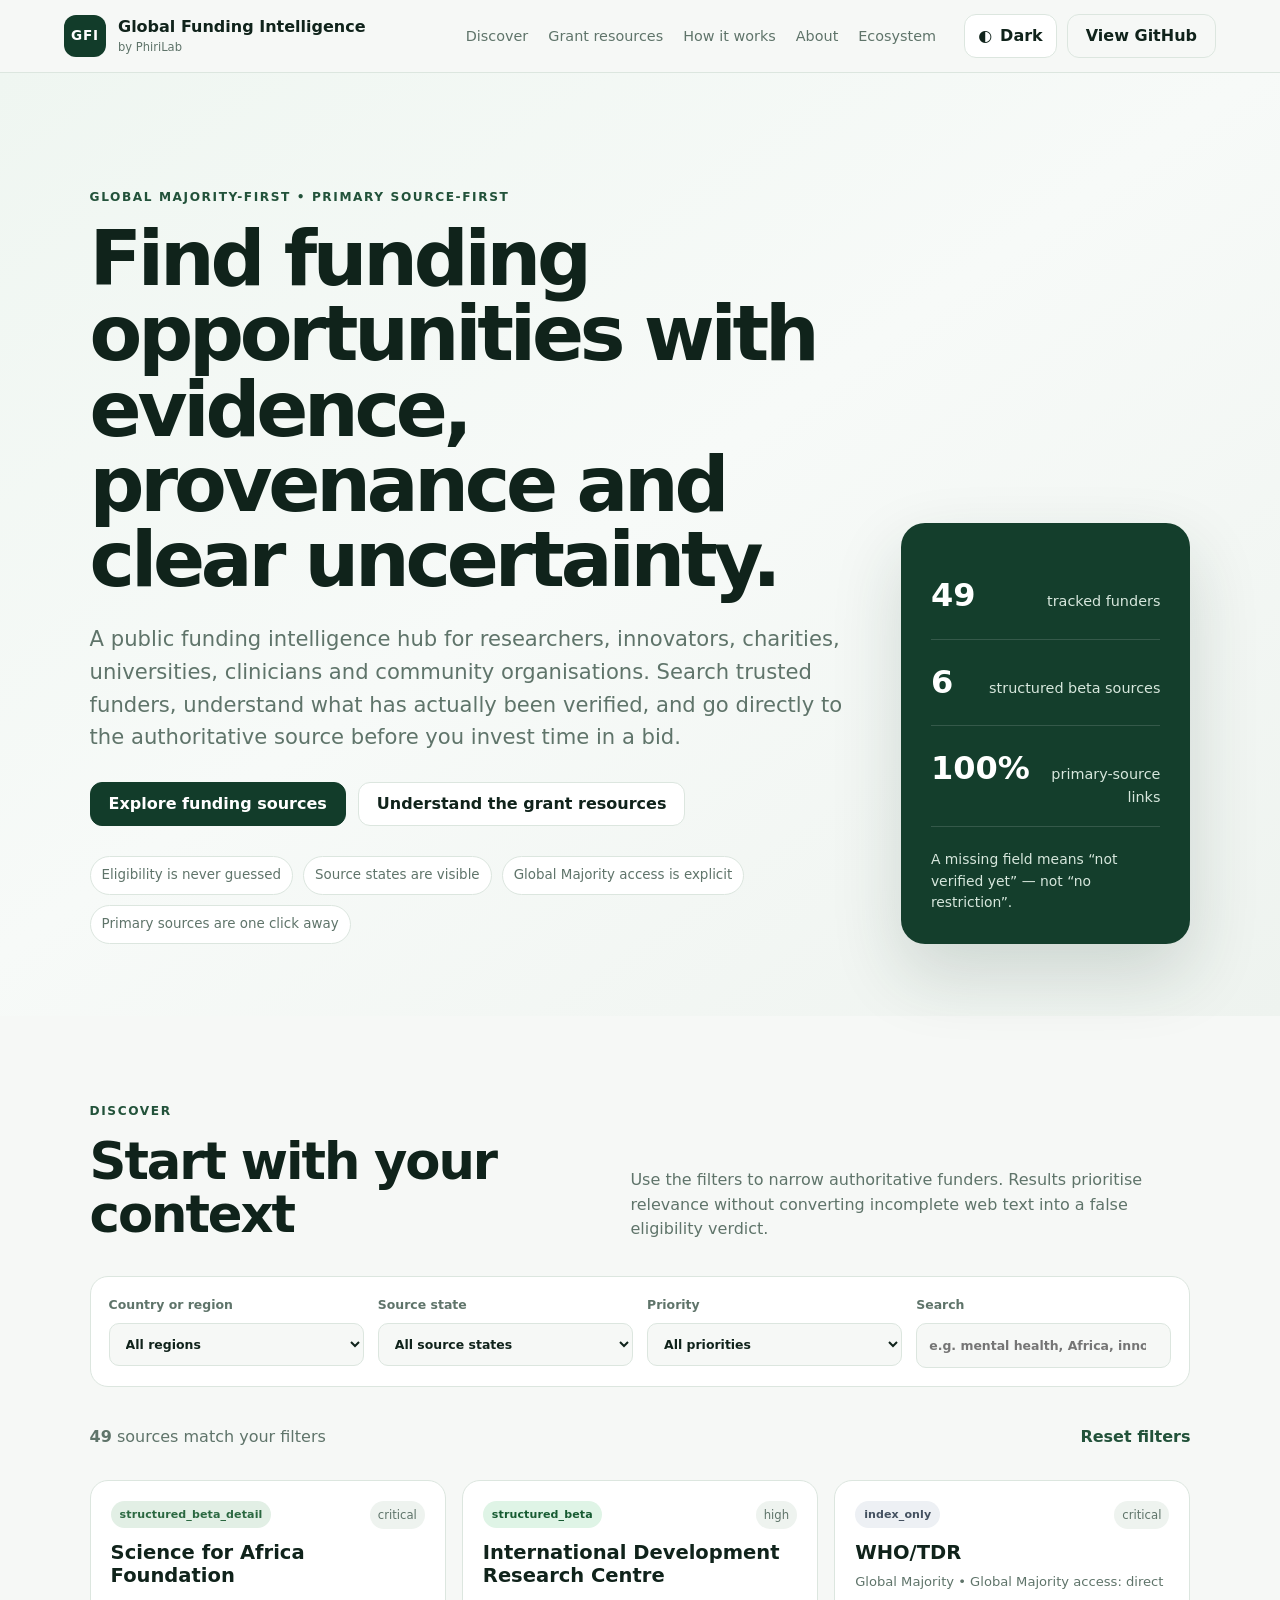
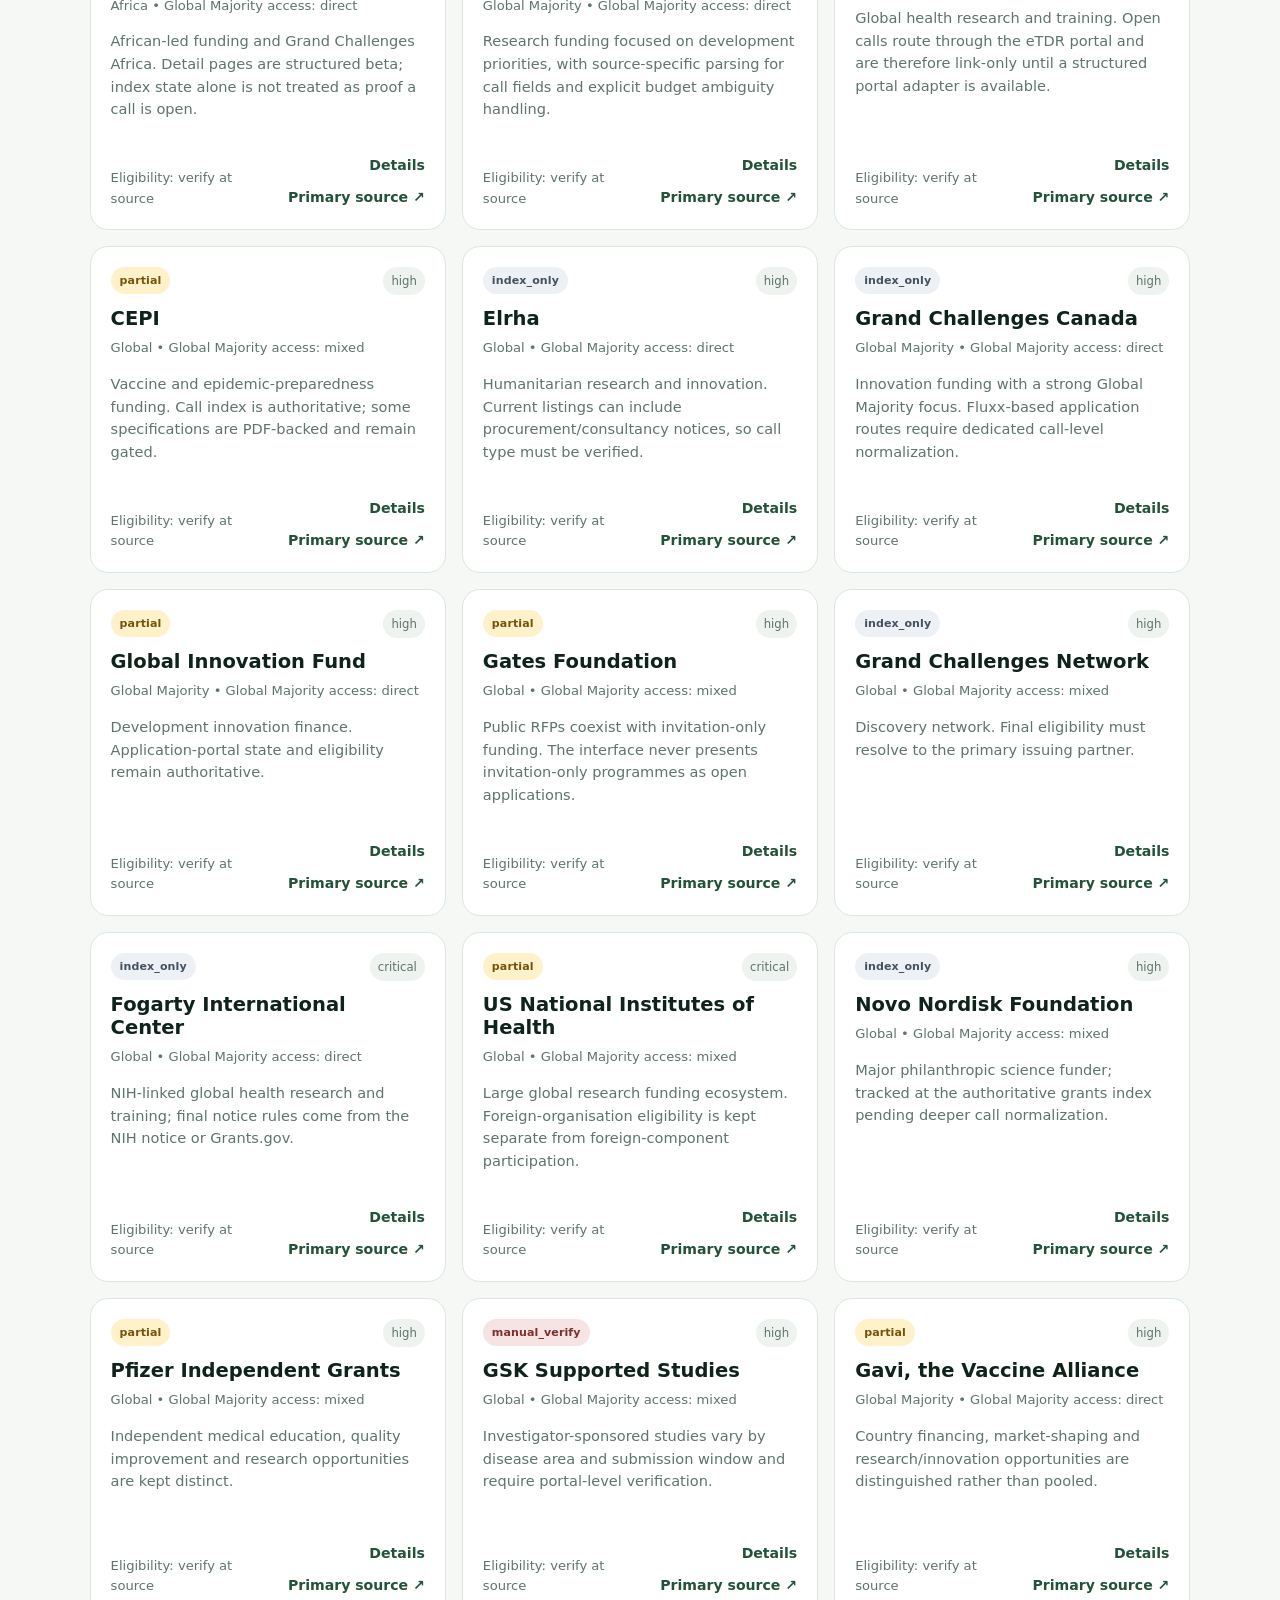
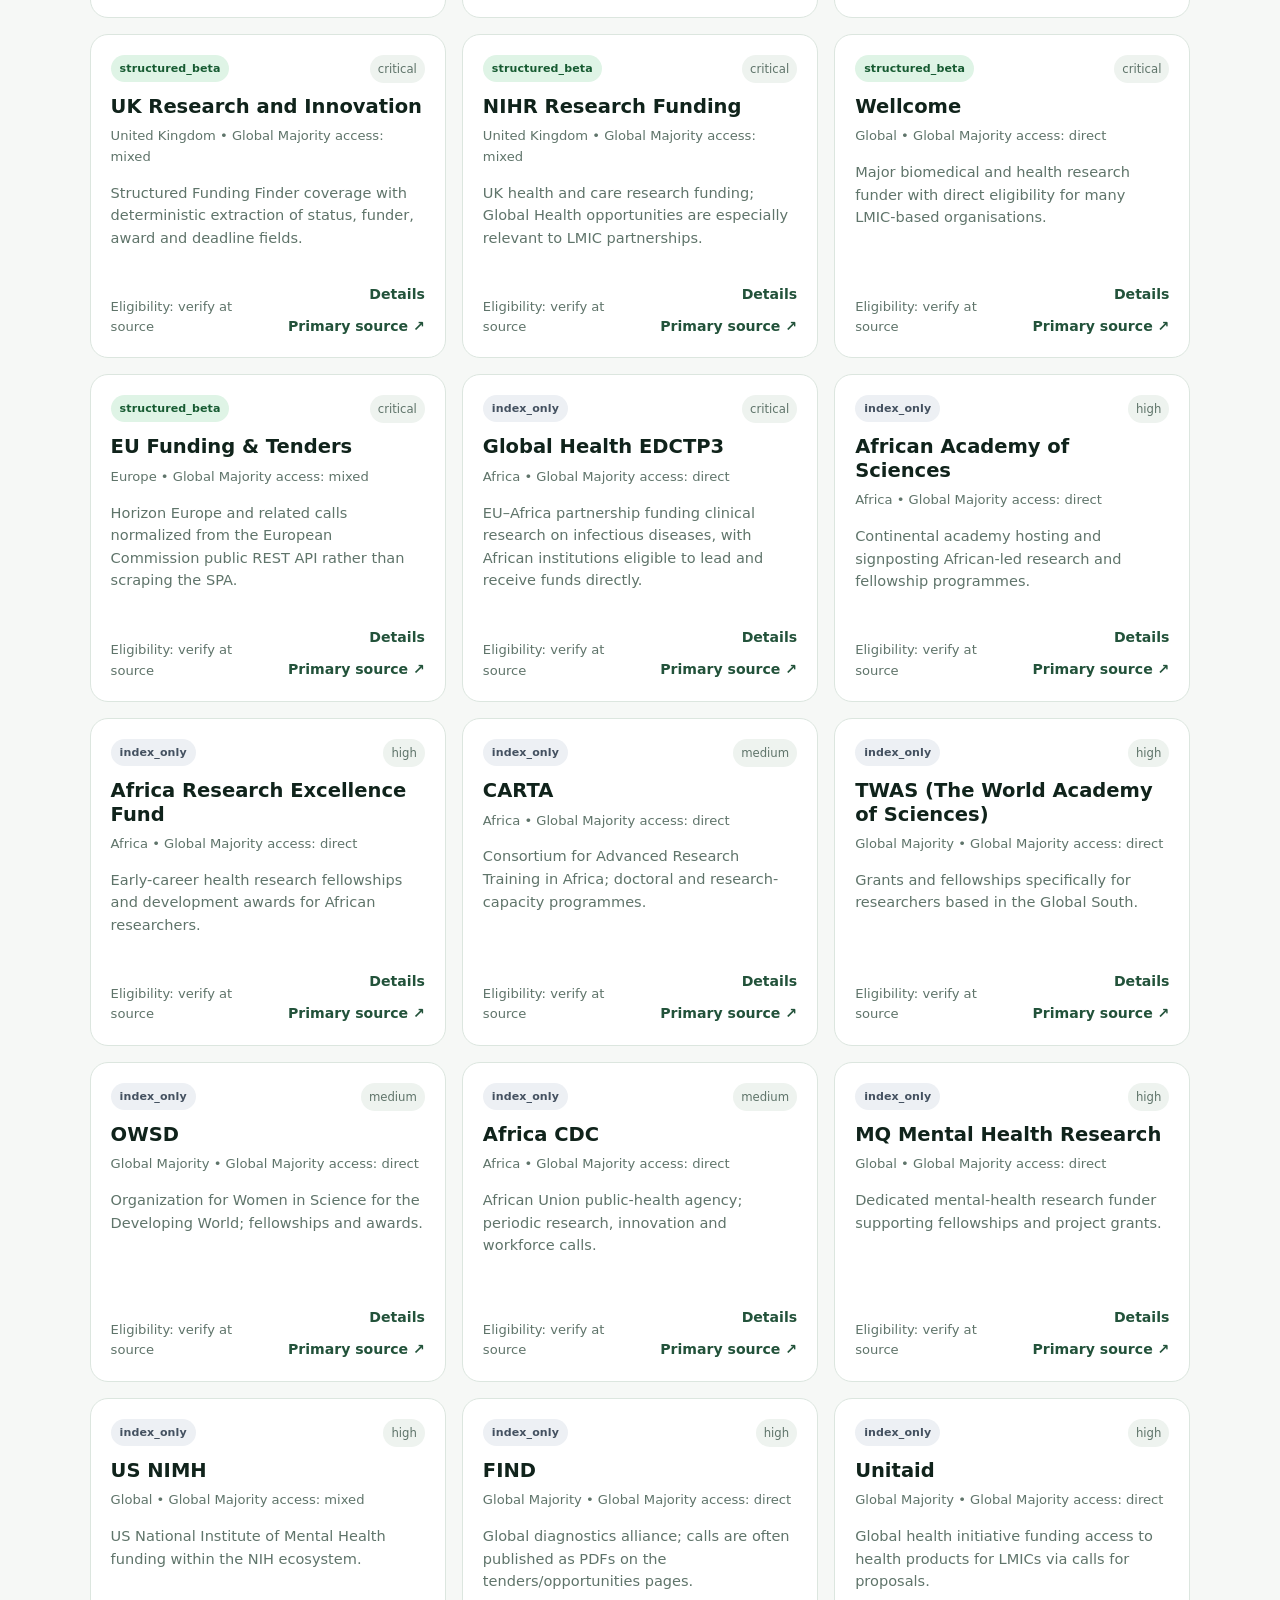
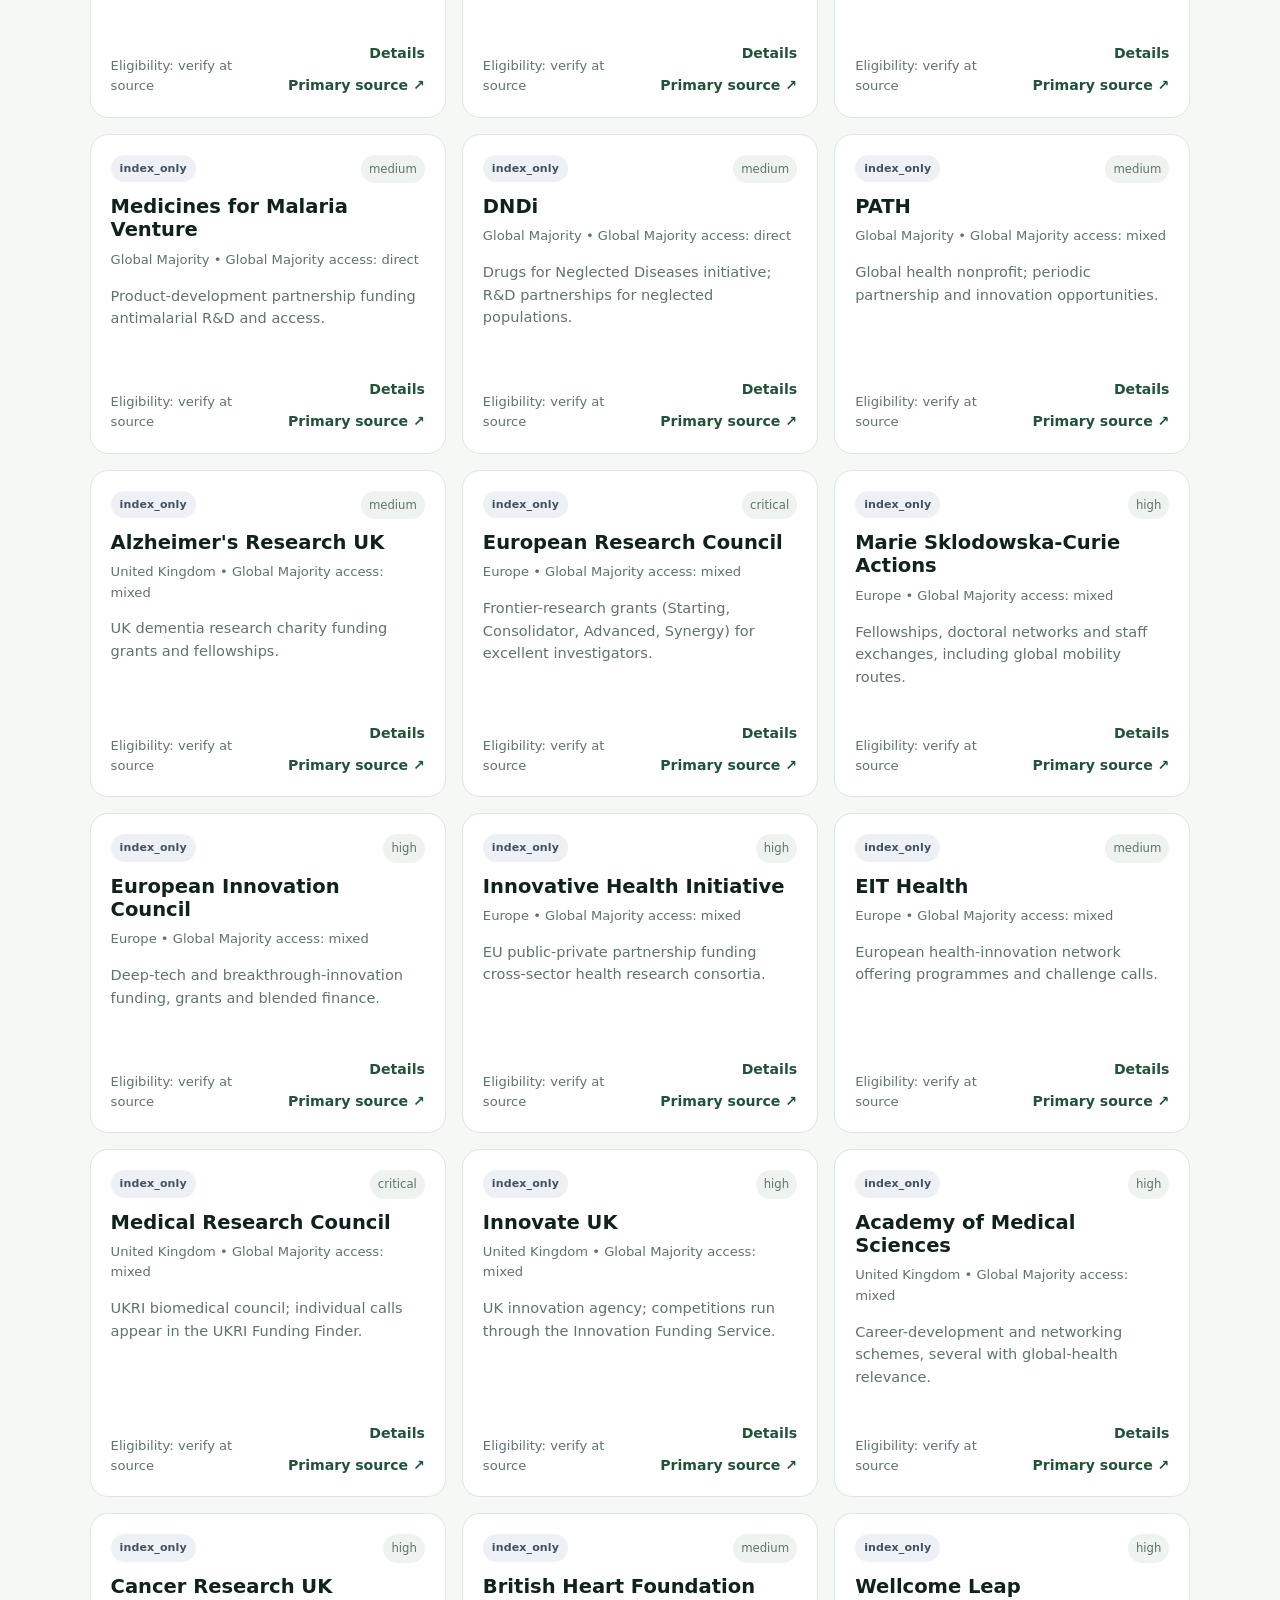
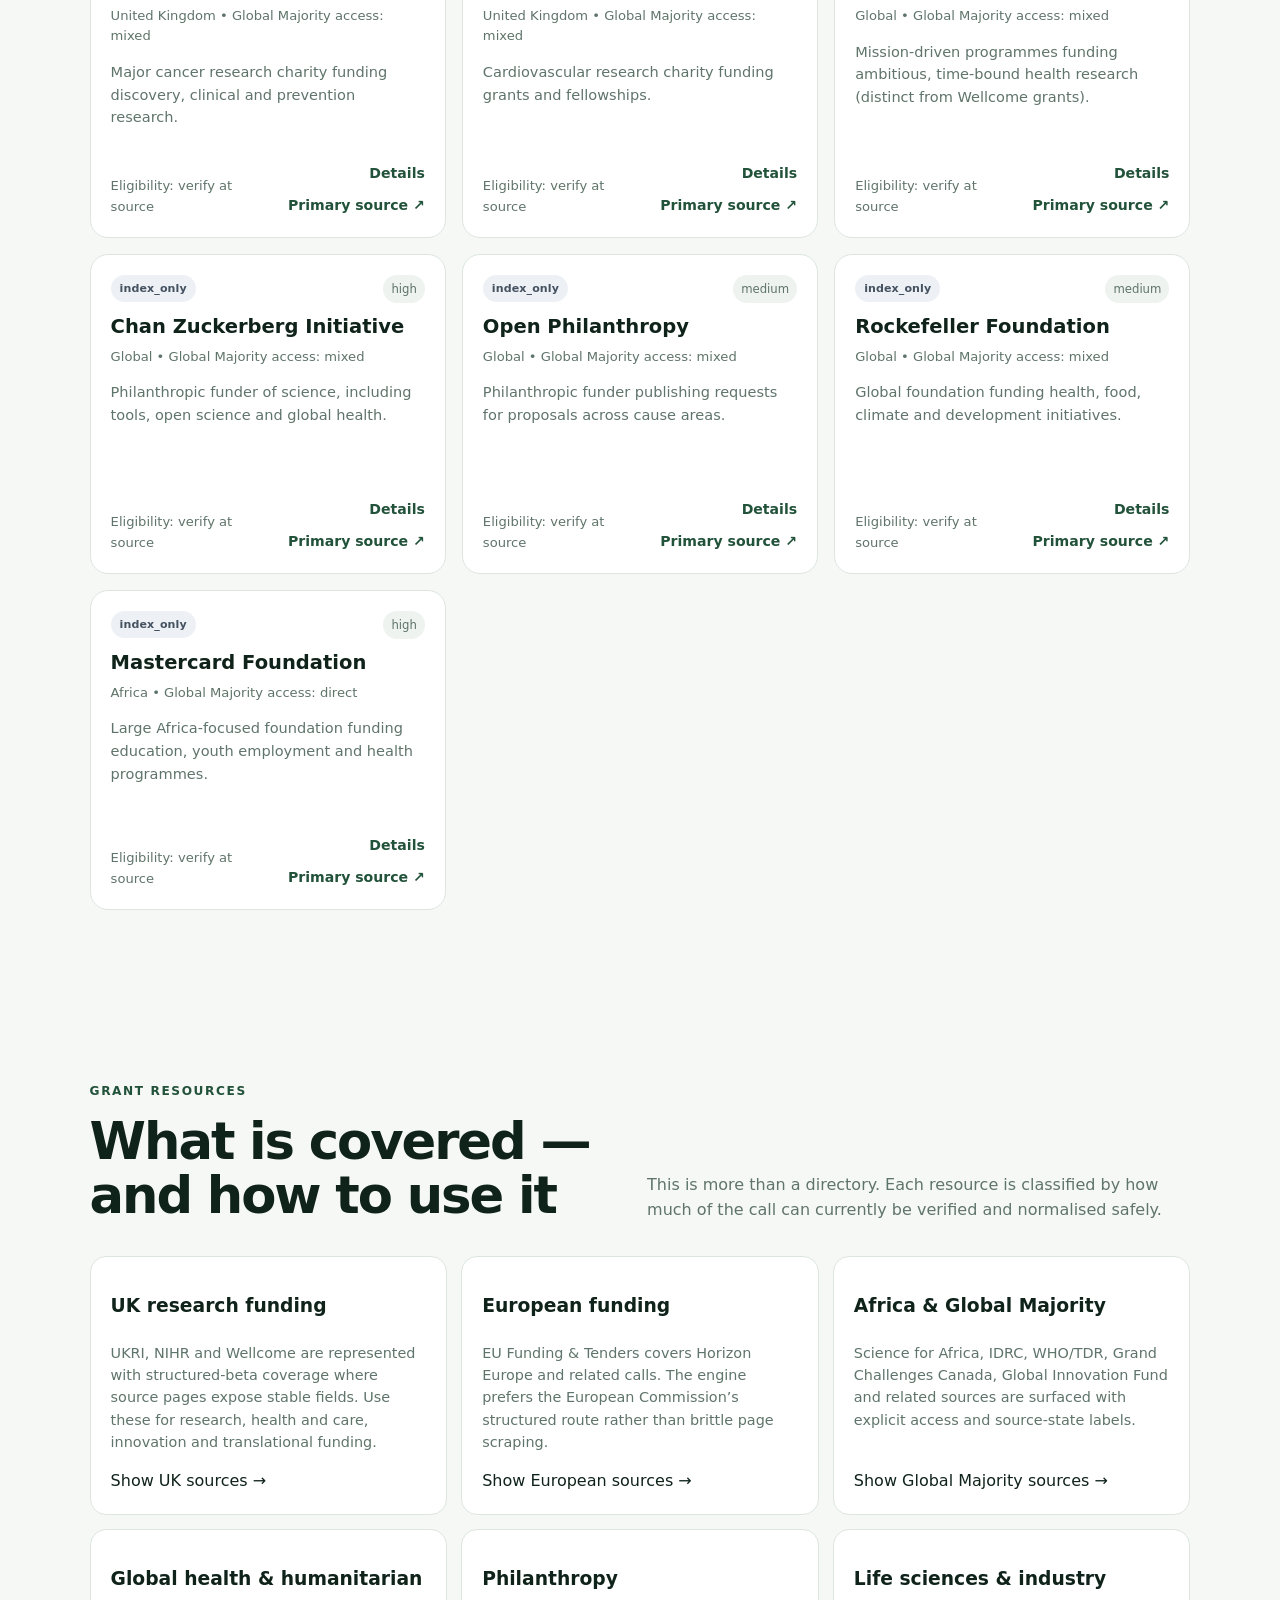
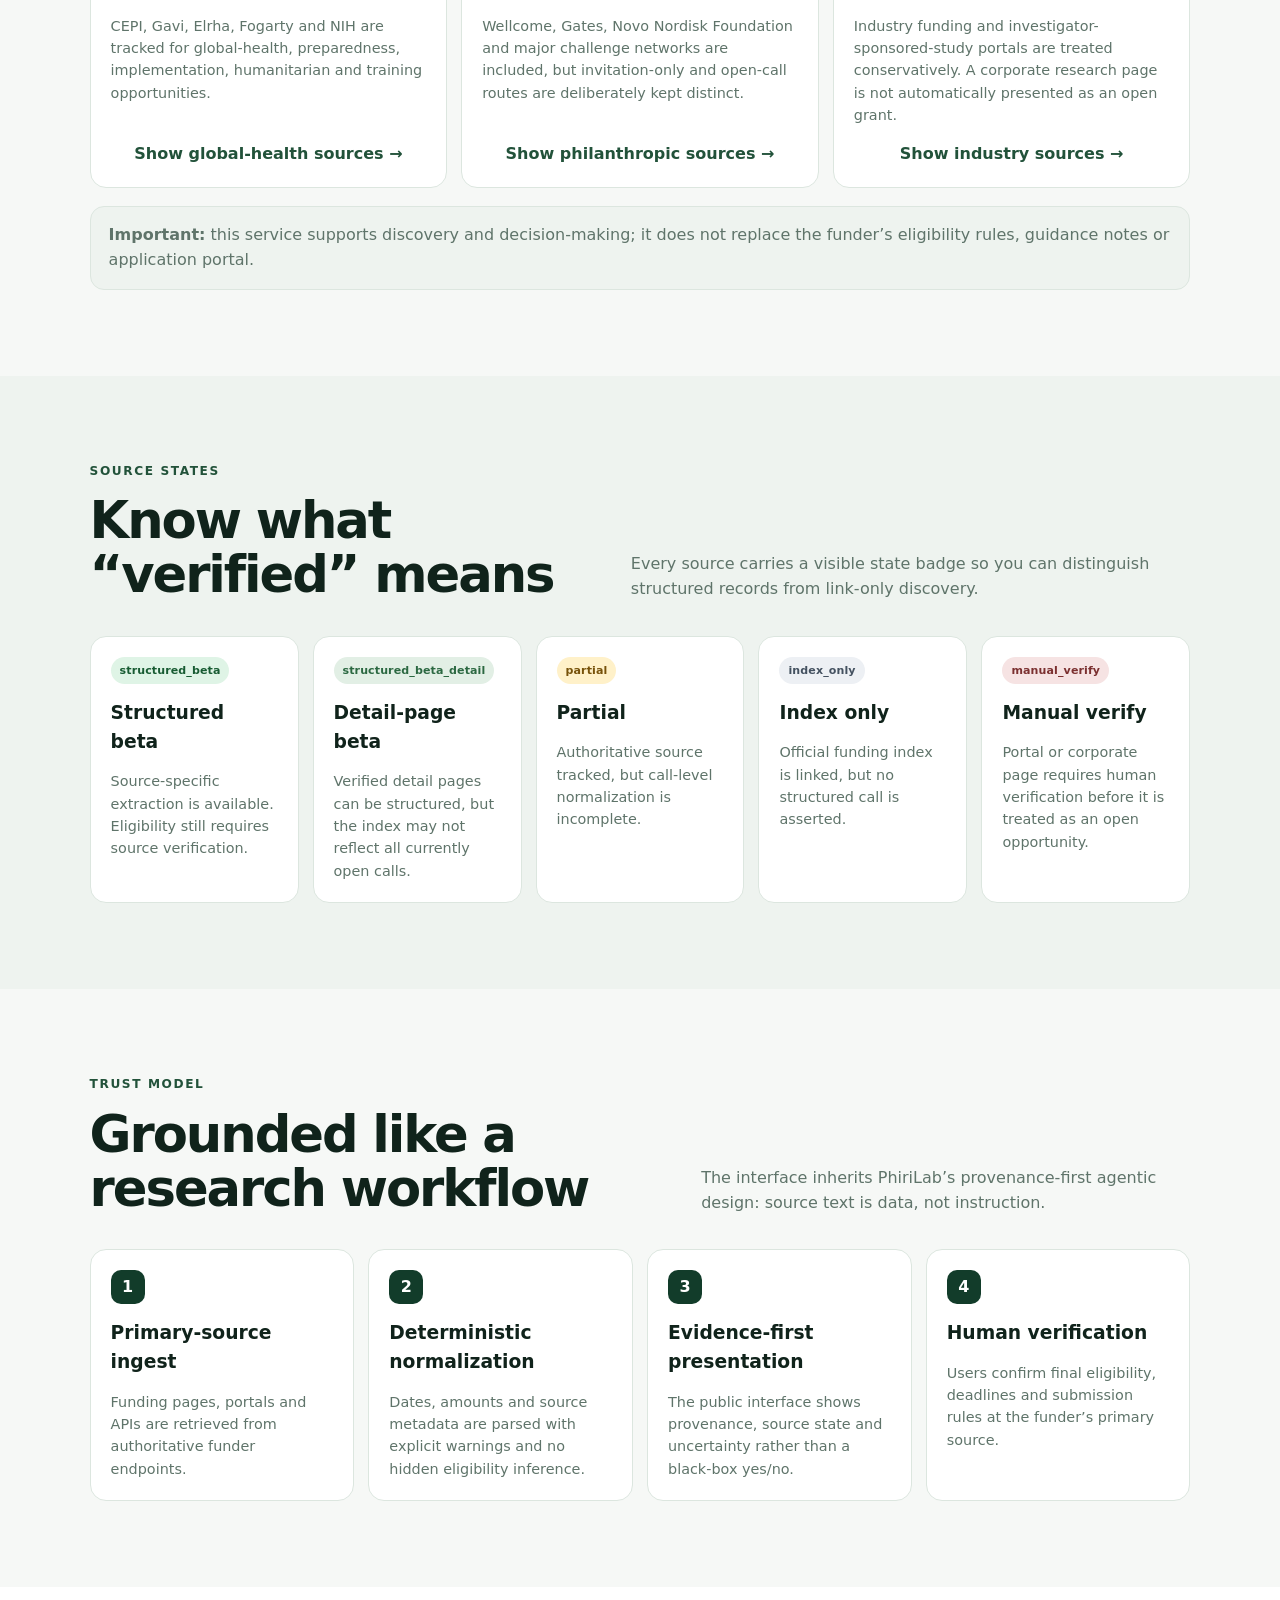
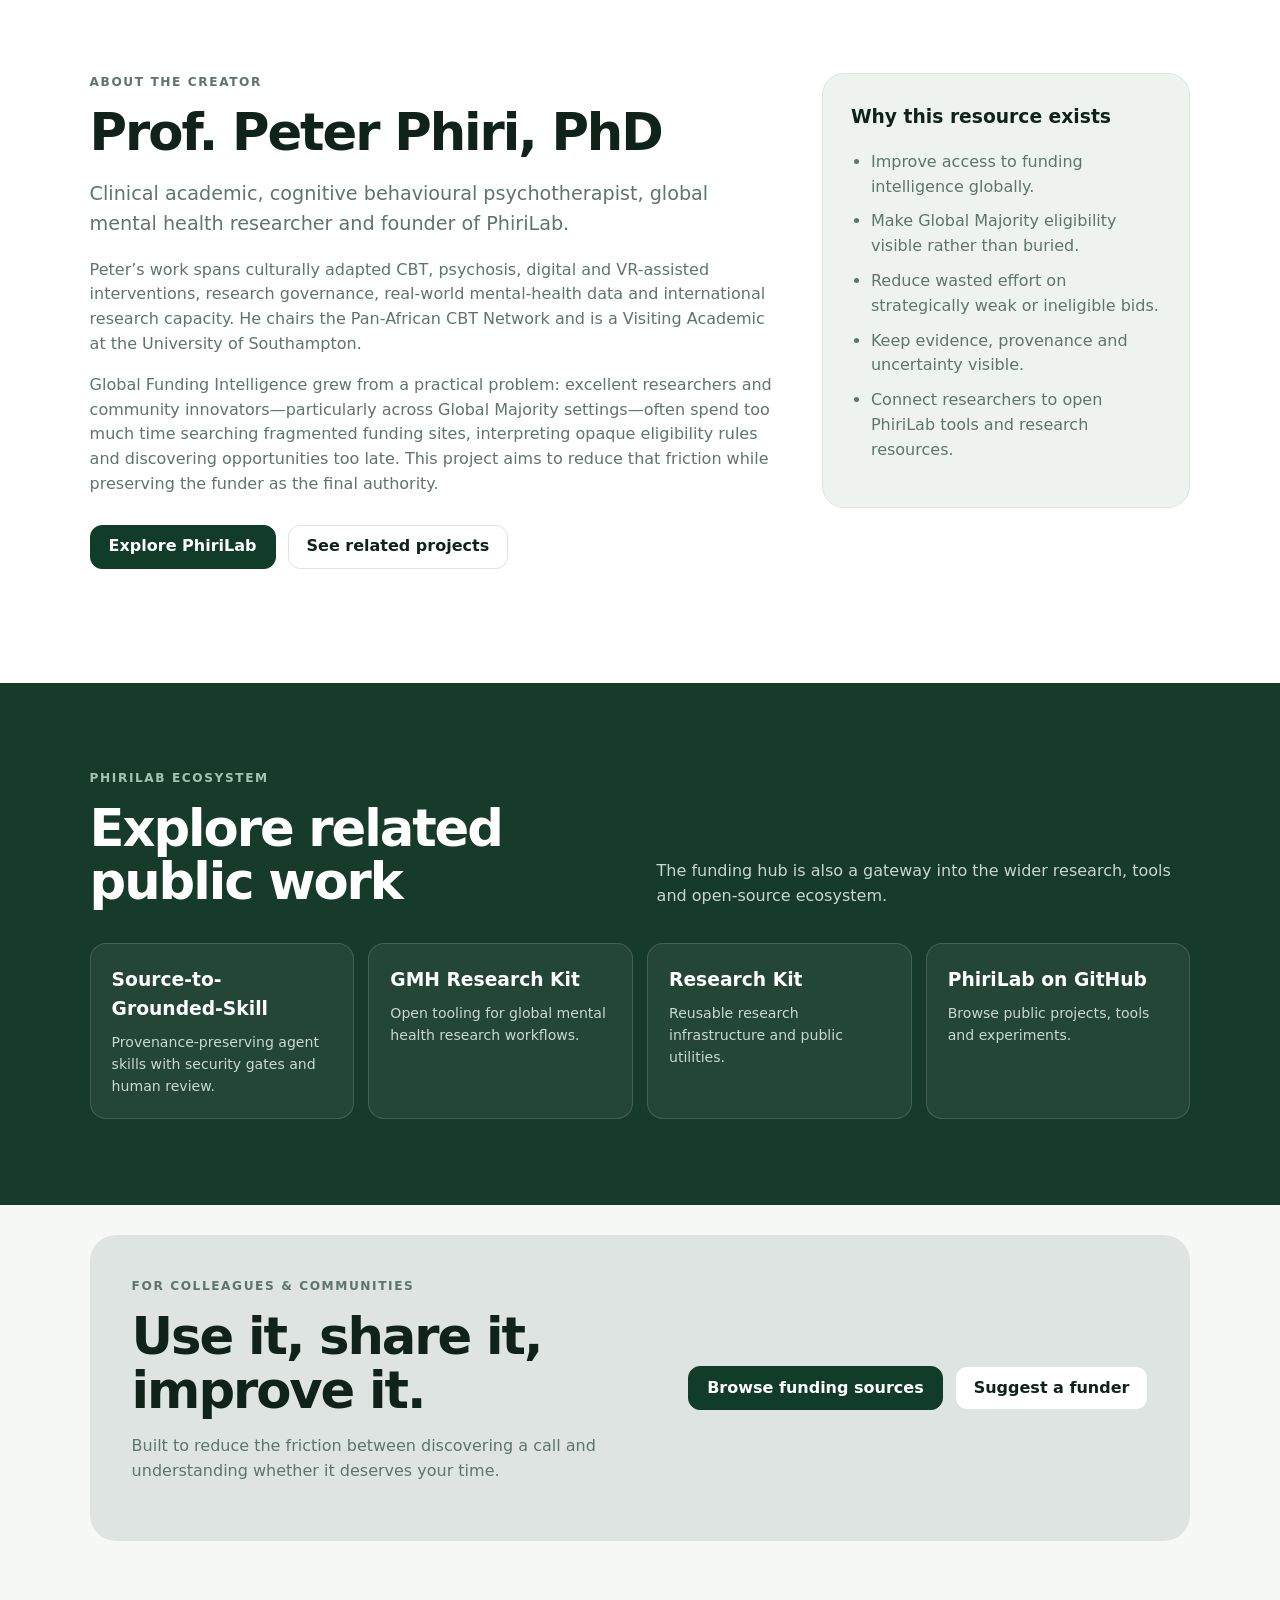
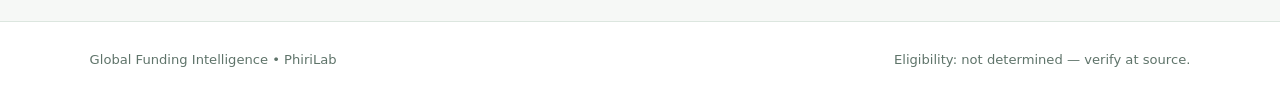
==== commit 1acf7ce2: "Expand funder coverage from 19 to 49 (breadth-first, index_only) Adds 30 authoritative funders as ho" ====
--- a/web/wix-bundle.html
+++ b/web/wix-bundle.html
@@ -176,7 +176,37 @@
   {id:'ukri',name:'UK Research and Innovation',region:'UK',state:'structured_beta',priority:'critical',access:'mixed',url:'https://www.ukri.org/opportunity/',note:'Structured Funding Finder coverage with deterministic extraction of status, funder, award and deadline fields.',focus:'Research and innovation across UKRI councils and cross-council programmes.',use:'Strong starting point for UK-based researchers and international partnerships; use the call page for final applicant eligibility.'},
   {id:'nihr',name:'NIHR Research Funding',region:'UK',state:'structured_beta',priority:'critical',access:'mixed',url:'https://www.nihr.ac.uk/research-funding',note:'UK health and care research funding; Global Health opportunities are especially relevant to LMIC partnerships.',focus:'Applied health, social care, public health, clinical and global health research.',use:'Programme rules vary substantially; staged deadlines and contracting arrangements should be checked on the live call.'},
   {id:'wellcome',name:'Wellcome',region:'global',state:'structured_beta',priority:'critical',access:'direct',url:'https://wellcome.org/research-funding/schemes',note:'Major biomedical and health research funder with direct eligibility for many LMIC-based organisations.',focus:'Discovery research, early-career and career development, mental health, infectious disease and climate & health.',use:'Many schemes support eligible organisations in LMICs. Verify the current scheme deadline and administering-organisation rules.'},
-  {id:'eu',name:'EU Funding & Tenders',region:'Europe',state:'structured_beta',priority:'critical',access:'mixed',url:'https://ec.europa.eu/info/funding-tenders/opportunities/portal/screen/opportunities/topic-search',note:'Horizon Europe and related calls normalized from the European Commission public REST API rather than scraping the SPA.',focus:'Horizon Europe, missions, partnerships, EU4Health and related European programmes.',use:'Consortium and country-association rules are call-specific. Use the official topic page and documents before forming a bid team.'}
+  {id:'eu',name:'EU Funding & Tenders',region:'Europe',state:'structured_beta',priority:'critical',access:'mixed',url:'https://ec.europa.eu/info/funding-tenders/opportunities/portal/screen/opportunities/topic-search',note:'Horizon Europe and related calls normalized from the European Commission public REST API rather than scraping the SPA.',focus:'Horizon Europe, missions, partnerships, EU4Health and related European programmes.',use:'Consortium and country-association rules are call-specific. Use the official topic page and documents before forming a bid team.'},
+  {"id":"edctp3","name":"Global Health EDCTP3","region":"Africa","state":"index_only","priority":"critical","access":"direct","url":"https://global-health-edctp3.europa.eu/funding-opportunities_en","note":"EU–Africa partnership funding clinical research on infectious diseases, with African institutions eligible to lead and receive funds directly.","focus":"Clinical trials, infectious diseases of poverty, health systems and research capacity in sub-Saharan Africa.","use":"One of the most Africa-accessible EU instruments. Confirm the specific call's country and consortium rules on the topic page."},
+  {"id":"african_academy_sciences","name":"African Academy of Sciences","region":"Africa","state":"index_only","priority":"high","access":"direct","url":"https://aasciences.africa/","note":"Continental academy hosting and signposting African-led research and fellowship programmes.","focus":"Science leadership, health, climate and research capacity across Africa.","use":"Use as a gateway to AAS-linked programmes; confirm the administering programme and current call status."},
+  {"id":"aref","name":"Africa Research Excellence Fund","region":"Africa","state":"index_only","priority":"high","access":"direct","url":"https://www.aref-africa.org.uk/","note":"Early-career health research fellowships and development awards for African researchers.","focus":"Health research capacity and career development for early-career African investigators.","use":"Strong fit for early-career African researchers; check the current round and eligibility window."},
+  {"id":"carta","name":"CARTA","region":"Africa","state":"index_only","priority":"medium","access":"direct","url":"https://cartafrica.org/","note":"Consortium for Advanced Research Training in Africa; doctoral and research-capacity programmes.","focus":"Public and population health doctoral training and research capacity strengthening.","use":"Primarily a training and PhD-fellowship route; verify participating institutions and intake timing."},
+  {"id":"twas","name":"TWAS (The World Academy of Sciences)","region":"global_majority","state":"index_only","priority":"high","access":"direct","url":"https://twas.org/opportunities","note":"Grants and fellowships specifically for researchers based in the Global South.","focus":"Research grants, PhD and postdoctoral fellowships and exchange for developing-country scientists.","use":"Directly aimed at Global Majority researchers; match the scheme to your career stage and country."},
+  {"id":"owsd","name":"OWSD","region":"global_majority","state":"index_only","priority":"medium","access":"direct","url":"https://owsd.net/","note":"Organization for Women in Science for the Developing World; fellowships and awards.","focus":"Career development and fellowships for women scientists in the Global South.","use":"Check eligibility by country income group, gender and career stage before applying."},
+  {"id":"africa_cdc","name":"Africa CDC","region":"Africa","state":"index_only","priority":"medium","access":"direct","url":"https://africacdc.org/","note":"African Union public-health agency; periodic research, innovation and workforce calls.","focus":"Public health, epidemic preparedness, health workforce and continental health security.","use":"Opportunities are intermittent and programme-specific; confirm the current call and partner requirements."},
+  {"id":"mq","name":"MQ Mental Health Research","region":"global","state":"index_only","priority":"high","access":"direct","url":"https://www.mqmentalhealth.org/research/","note":"Dedicated mental-health research funder supporting fellowships and project grants.","focus":"Mental health science, youth mental health, data science and lived-experience research.","use":"Relevant to global mental-health researchers; verify the current scheme and country eligibility."},
+  {"id":"nimh","name":"US NIMH","region":"global","state":"index_only","priority":"high","access":"mixed","url":"https://www.nimh.nih.gov/funding","note":"US National Institute of Mental Health funding within the NIH ecosystem.","focus":"Mental-health neuroscience, clinical, services and global mental-health research.","use":"Foreign-organisation eligibility varies by notice; read the specific NIH funding opportunity announcement."},
+  {"id":"find","name":"FIND","region":"global_majority","state":"index_only","priority":"high","access":"direct","url":"https://www.finddx.org/","note":"Global diagnostics alliance; calls are often published as PDFs on the tenders/opportunities pages.","focus":"Diagnostics development, evaluation and access for diseases affecting LMICs.","use":"Treat attached call PDFs as authoritative; confirm the diagnostic area and partnership model."},
+  {"id":"unitaid","name":"Unitaid","region":"global_majority","state":"index_only","priority":"high","access":"direct","url":"https://unitaid.org/","note":"Global health initiative funding access to health products for LMICs via calls for proposals.","focus":"Market access and scale-up for medicines, diagnostics and prevention in LMICs.","use":"Opportunities are proposal-driven and time-bound; check the current calls page for scope."},
+  {"id":"mmv","name":"Medicines for Malaria Venture","region":"global_majority","state":"index_only","priority":"medium","access":"direct","url":"https://www.mmv.org/","note":"Product-development partnership funding antimalarial R&D and access.","focus":"Malaria drug discovery, development and access research.","use":"Engagement is usually partnership- and portfolio-based; confirm current calls or expressions of interest."},
+  {"id":"dndi","name":"DNDi","region":"global_majority","state":"index_only","priority":"medium","access":"direct","url":"https://dndi.org/","note":"Drugs for Neglected Diseases initiative; R&D partnerships for neglected populations.","focus":"Treatments for neglected tropical diseases and other diseases of poverty.","use":"Primarily collaborative R&D; verify whether an open call or partnership route applies."},
+  {"id":"path","name":"PATH","region":"global_majority","state":"index_only","priority":"medium","access":"mixed","url":"https://www.path.org/","note":"Global health nonprofit; periodic partnership and innovation opportunities.","focus":"Health technologies, systems and implementation in LMICs.","use":"Opportunities are programme-specific; confirm the current call and partner eligibility."},
+  {"id":"alzheimers_research_uk","name":"Alzheimer's Research UK","region":"UK","state":"index_only","priority":"medium","access":"mixed","url":"https://www.alzheimersresearchuk.org/for-researchers/","note":"UK dementia research charity funding grants and fellowships.","focus":"Dementia and neurodegeneration research across discovery to translation.","use":"Check scheme-specific eligibility, including career stage and host-institution rules."},
+  {"id":"erc","name":"European Research Council","region":"Europe","state":"index_only","priority":"critical","access":"mixed","url":"https://erc.europa.eu/apply-grant","note":"Frontier-research grants (Starting, Consolidator, Advanced, Synergy) for excellent investigators.","focus":"Investigator-led frontier research across all disciplines.","use":"The host institution must be in the EU or an associated country; check residency and portability rules."},
+  {"id":"msca","name":"Marie Sklodowska-Curie Actions","region":"Europe","state":"index_only","priority":"high","access":"mixed","url":"https://marie-sklodowska-curie-actions.ec.europa.eu/","note":"Fellowships, doctoral networks and staff exchanges, including global mobility routes.","focus":"Researcher mobility, training and career development, including some non-EU routes.","use":"Some actions support incoming/outgoing global mobility; match the action type to your stage."},
+  {"id":"eic","name":"European Innovation Council","region":"Europe","state":"index_only","priority":"high","access":"mixed","url":"https://eic.ec.europa.eu/eic-funding-opportunities_en","note":"Deep-tech and breakthrough-innovation funding, grants and blended finance.","focus":"Deep tech, startup and scale-up innovation with translational potential.","use":"Eligibility is EU/associated-country centric; confirm entity type and instrument before applying."},
+  {"id":"ihi","name":"Innovative Health Initiative","region":"Europe","state":"index_only","priority":"high","access":"mixed","url":"https://www.ihi.europa.eu/apply-funding","note":"EU public-private partnership funding cross-sector health research consortia.","focus":"Health research and innovation across industry-academia consortia.","use":"Consortium composition rules are strict; read the topic text before forming a team."},
+  {"id":"eit_health","name":"EIT Health","region":"Europe","state":"index_only","priority":"medium","access":"mixed","url":"https://eithealth.eu/","note":"European health-innovation network offering programmes and challenge calls.","focus":"Health innovation, entrepreneurship and education across Europe.","use":"Offerings mix funding, acceleration and training; confirm the specific programme's terms."},
+  {"id":"mrc","name":"Medical Research Council","region":"UK","state":"index_only","priority":"critical","access":"mixed","url":"https://www.ukri.org/councils/mrc/","note":"UKRI biomedical council; individual calls appear in the UKRI Funding Finder.","focus":"Biomedical and health research from discovery to translation, including global health.","use":"Applicant eligibility is set per call on the UKRI opportunity page; check international-partner rules."},
+  {"id":"innovate_uk","name":"Innovate UK","region":"UK","state":"index_only","priority":"high","access":"mixed","url":"https://www.ukri.org/councils/innovate-uk/","note":"UK innovation agency; competitions run through the Innovation Funding Service.","focus":"Business-led innovation, including health, deep tech and net zero.","use":"Most competitions require a UK-registered organisation; check match-funding and entity rules."},
+  {"id":"ams","name":"Academy of Medical Sciences","region":"UK","state":"index_only","priority":"high","access":"mixed","url":"https://acmedsci.ac.uk/grants-and-schemes","note":"Career-development and networking schemes, several with global-health relevance.","focus":"Biomedical career development, mentoring and international collaboration.","use":"Schemes are career-stage specific; some support international/LMIC partnerships."},
+  {"id":"cruk","name":"Cancer Research UK","region":"UK","state":"index_only","priority":"high","access":"mixed","url":"https://www.cancerresearchuk.org/funding-for-researchers","note":"Major cancer research charity funding discovery, clinical and prevention research.","focus":"Cancer discovery, clinical trials, prevention and early detection.","use":"Check scheme-specific host-institution and eligibility rules before applying."},
+  {"id":"bhf","name":"British Heart Foundation","region":"UK","state":"index_only","priority":"medium","access":"mixed","url":"https://www.bhf.org.uk/for-professionals/information-for-researchers","note":"Cardiovascular research charity funding grants and fellowships.","focus":"Cardiovascular and circulatory disease research.","use":"Eligibility is scheme-specific; verify host-institution and career-stage requirements."},
+  {"id":"wellcome_leap","name":"Wellcome Leap","region":"global","state":"index_only","priority":"high","access":"mixed","url":"https://wellcomeleap.org/","note":"Mission-driven programmes funding ambitious, time-bound health research (distinct from Wellcome grants).","focus":"Bold, milestone-based health and life-science programmes.","use":"Participation is programme- and milestone-based; confirm the active programme's terms."},
+  {"id":"czi","name":"Chan Zuckerberg Initiative","region":"global","state":"index_only","priority":"high","access":"mixed","url":"https://chanzuckerberg.com/grants-ventures/","note":"Philanthropic funder of science, including tools, open science and global health.","focus":"Biomedical science, open tools, and science capacity, with some global reach.","use":"RFAs are periodic; confirm geographic eligibility for the specific opportunity."},
+  {"id":"open_philanthropy","name":"Open Philanthropy","region":"global","state":"index_only","priority":"medium","access":"mixed","url":"https://www.openphilanthropy.org/request-for-proposals/","note":"Philanthropic funder publishing requests for proposals across cause areas.","focus":"Global health, scientific research and high-impact cause areas.","use":"Coverage is RFP-driven; read the specific RFP scope and eligibility."},
+  {"id":"rockefeller","name":"Rockefeller Foundation","region":"global","state":"index_only","priority":"medium","access":"mixed","url":"https://www.rockefellerfoundation.org/","note":"Global foundation funding health, food, climate and development initiatives.","focus":"Health, food systems, climate and inclusive development.","use":"Most support is initiative- or partnership-based; confirm current opportunities and eligibility."},
+  {"id":"mastercard_foundation","name":"Mastercard Foundation","region":"Africa","state":"index_only","priority":"high","access":"direct","url":"https://mastercardfdn.org/","note":"Large Africa-focused foundation funding education, youth employment and health programmes.","focus":"Youth, education, employment and health with a strong Africa focus.","use":"Programmes are partnership-based; confirm the current initiative and institutional eligibility."}
 ];
 
 const els={cards:document.getElementById('cards'),resultCount:document.getElementById('resultCount'),sourceCount:document.getElementById('sourceCount'),structuredCount:document.getElementById('structuredCount'),region:document.getElementById('regionFilter'),state:document.getElementById('stateFilter'),priority:document.getElementById('priorityFilter'),search:document.getElementById('searchInput'),reset:document.getElementById('resetFilters'),theme:document.getElementById('themeToggle'),dialog:document.getElementById('resourceDialog'),dialogContent:document.getElementById('dialogContent')};
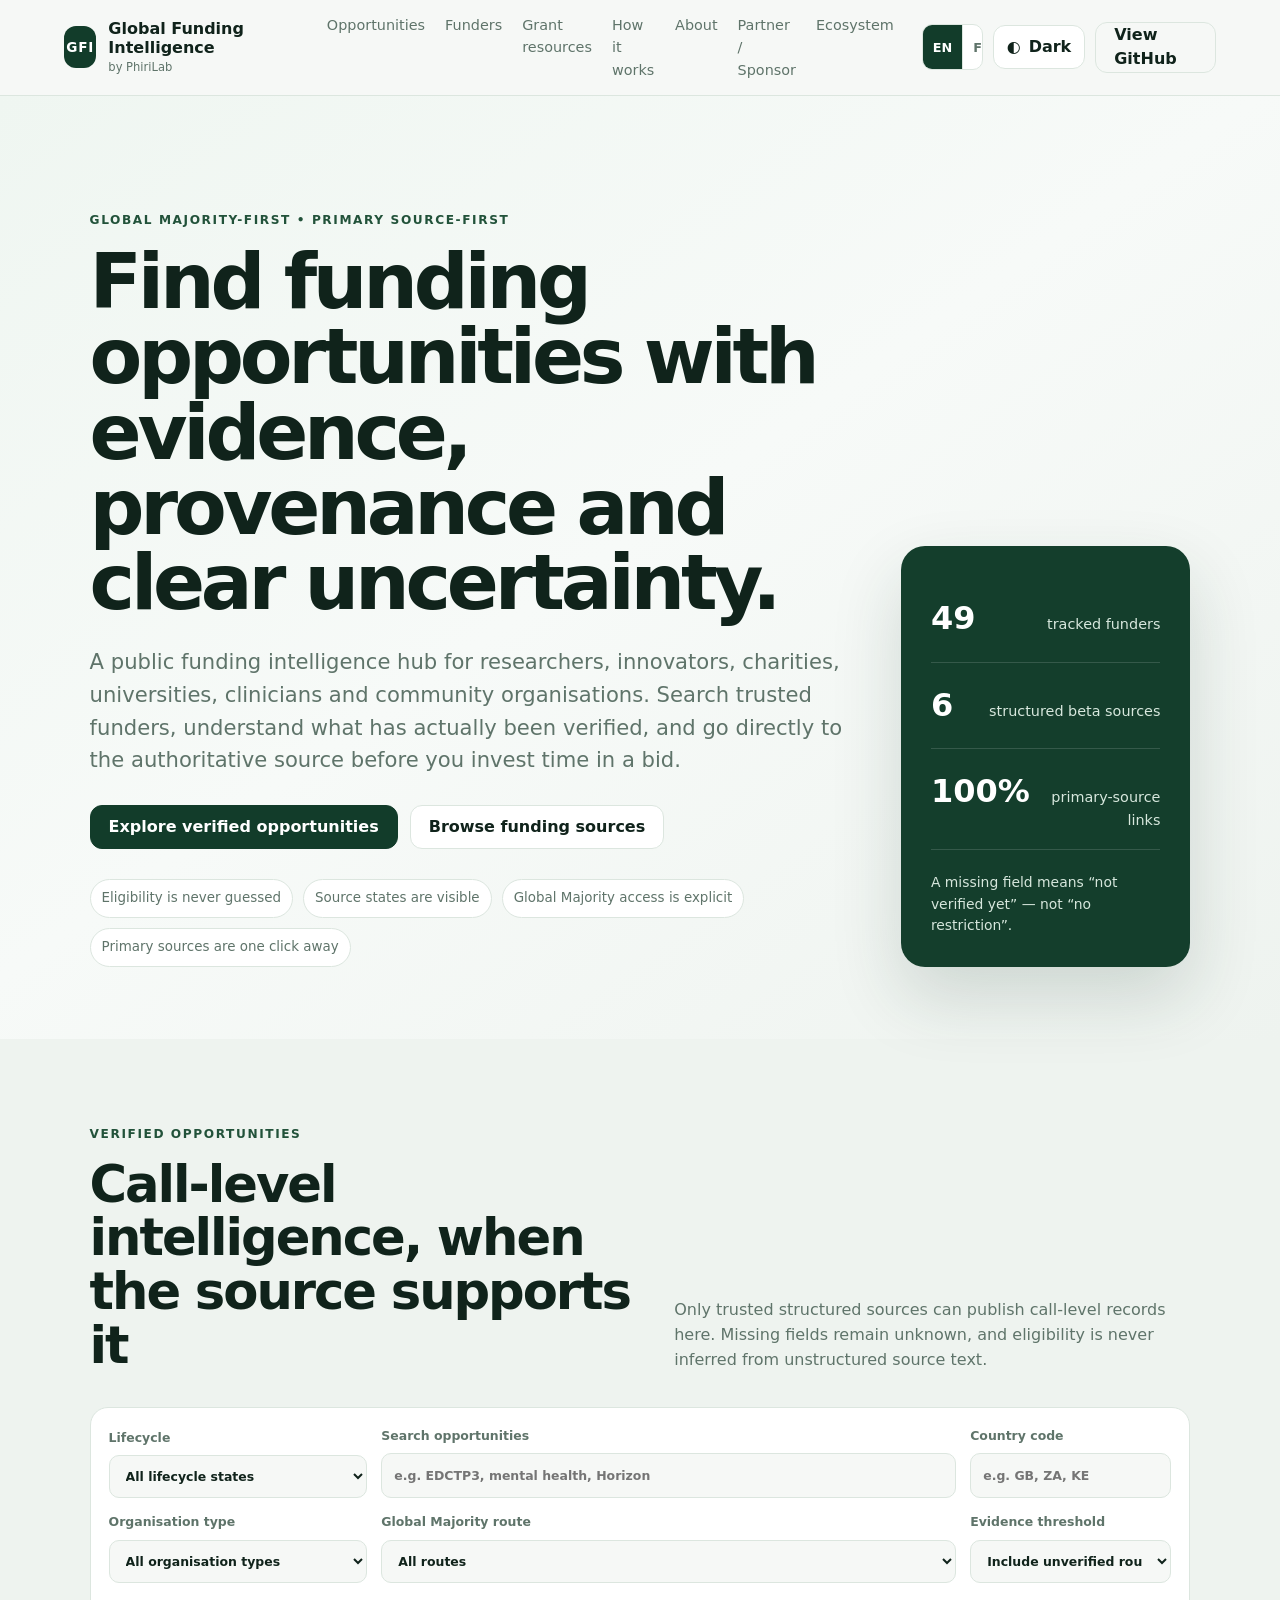
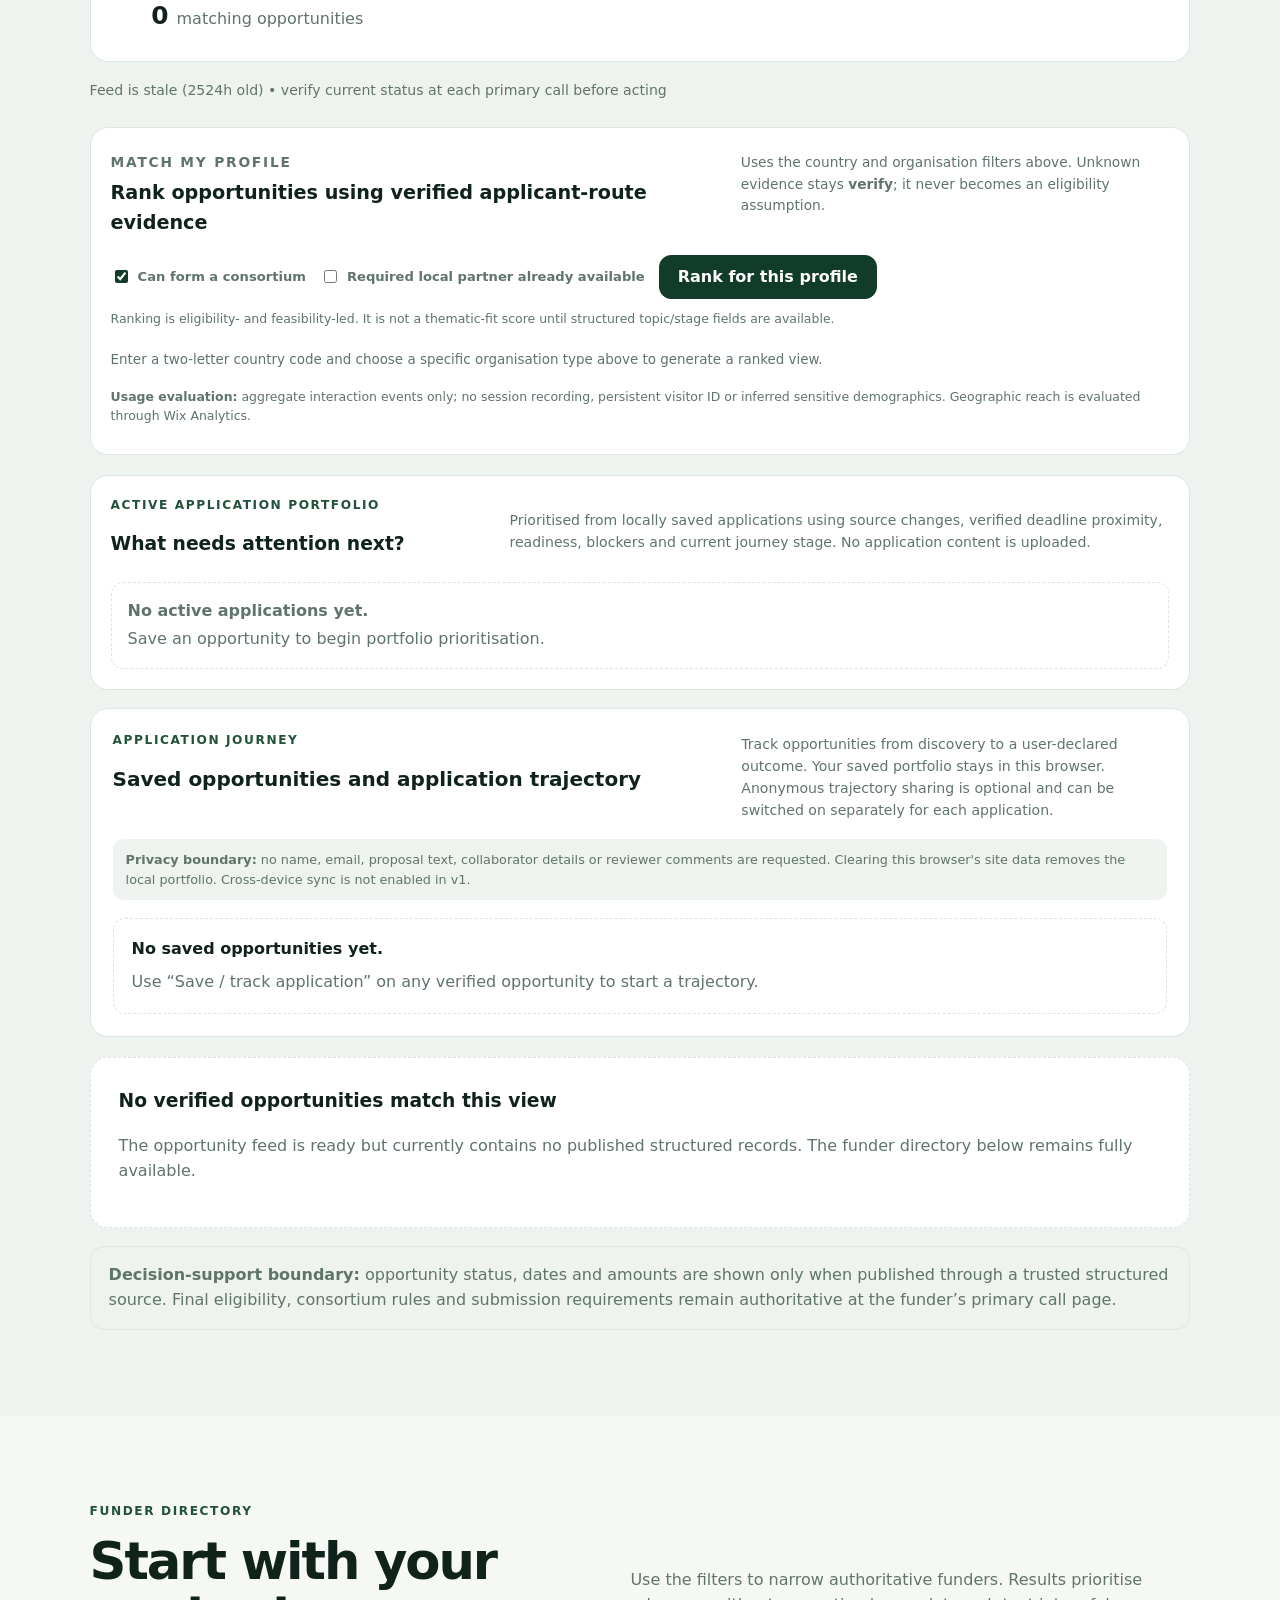
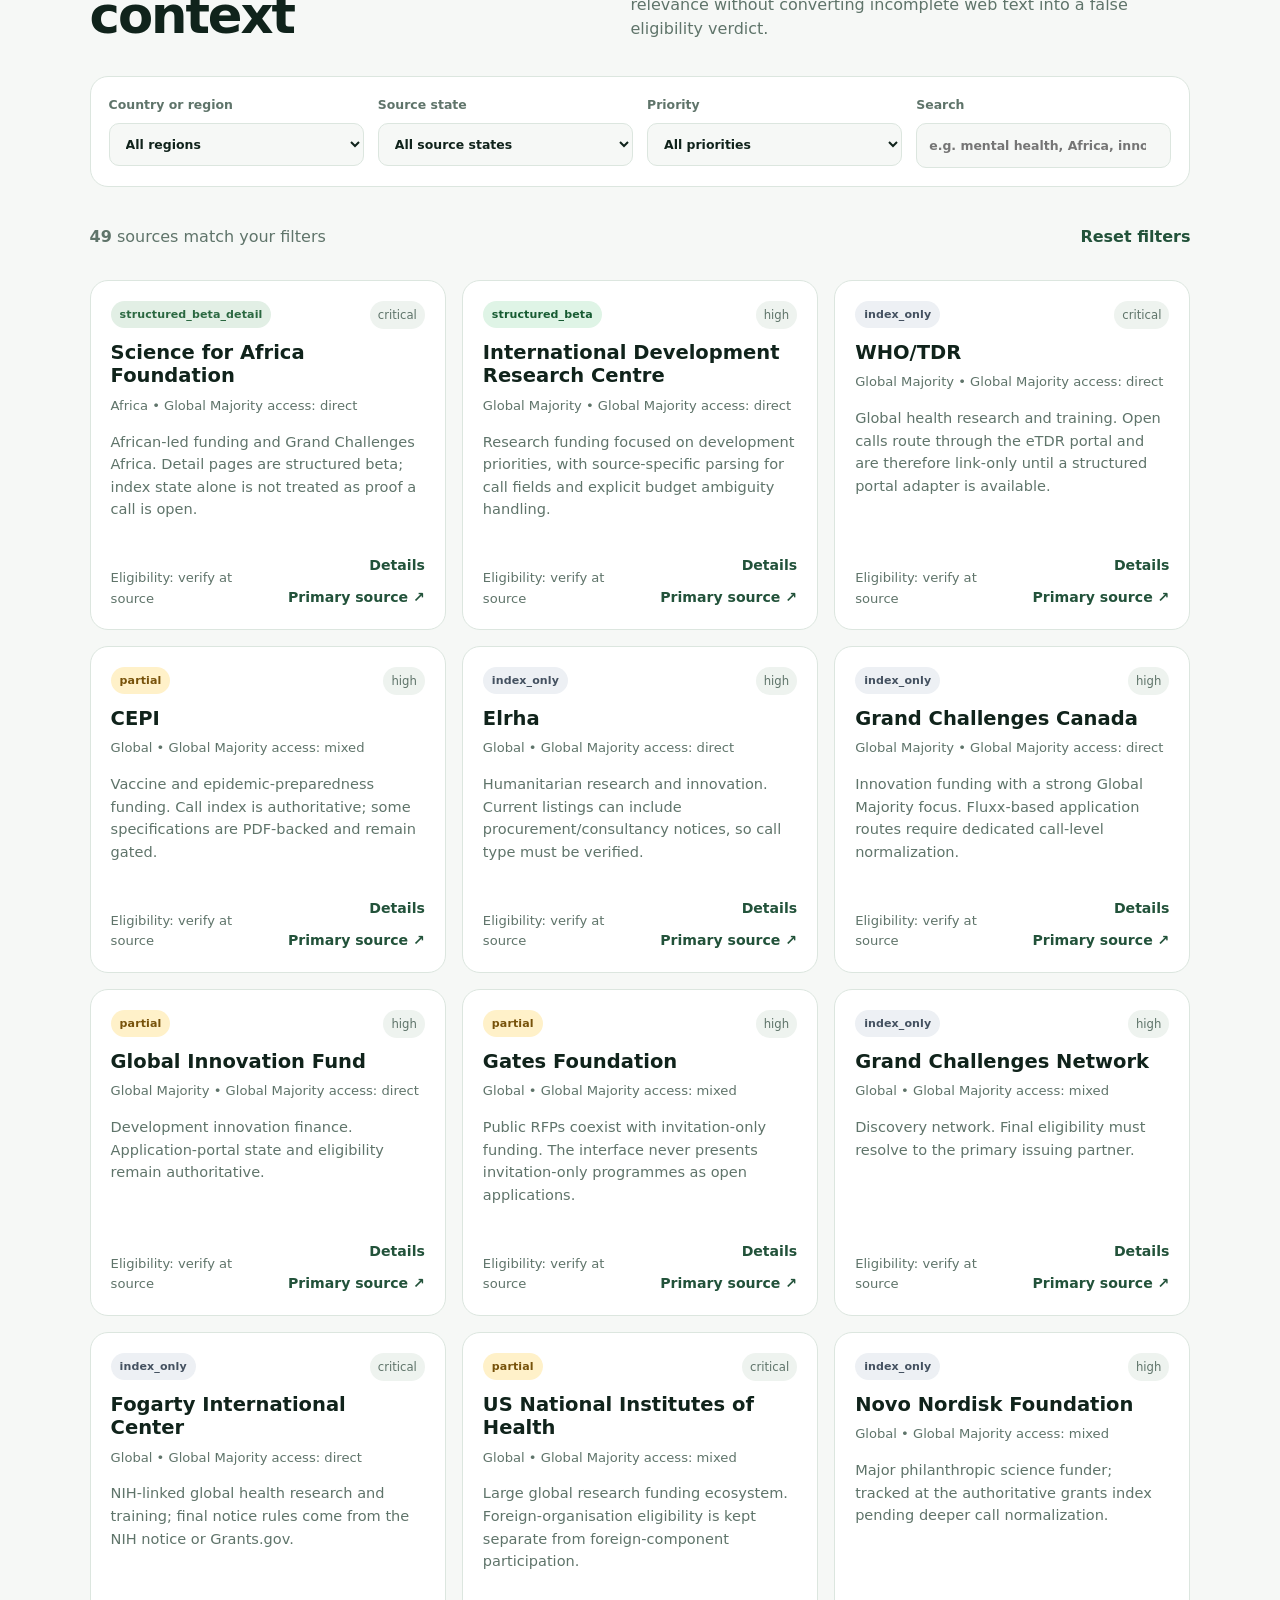
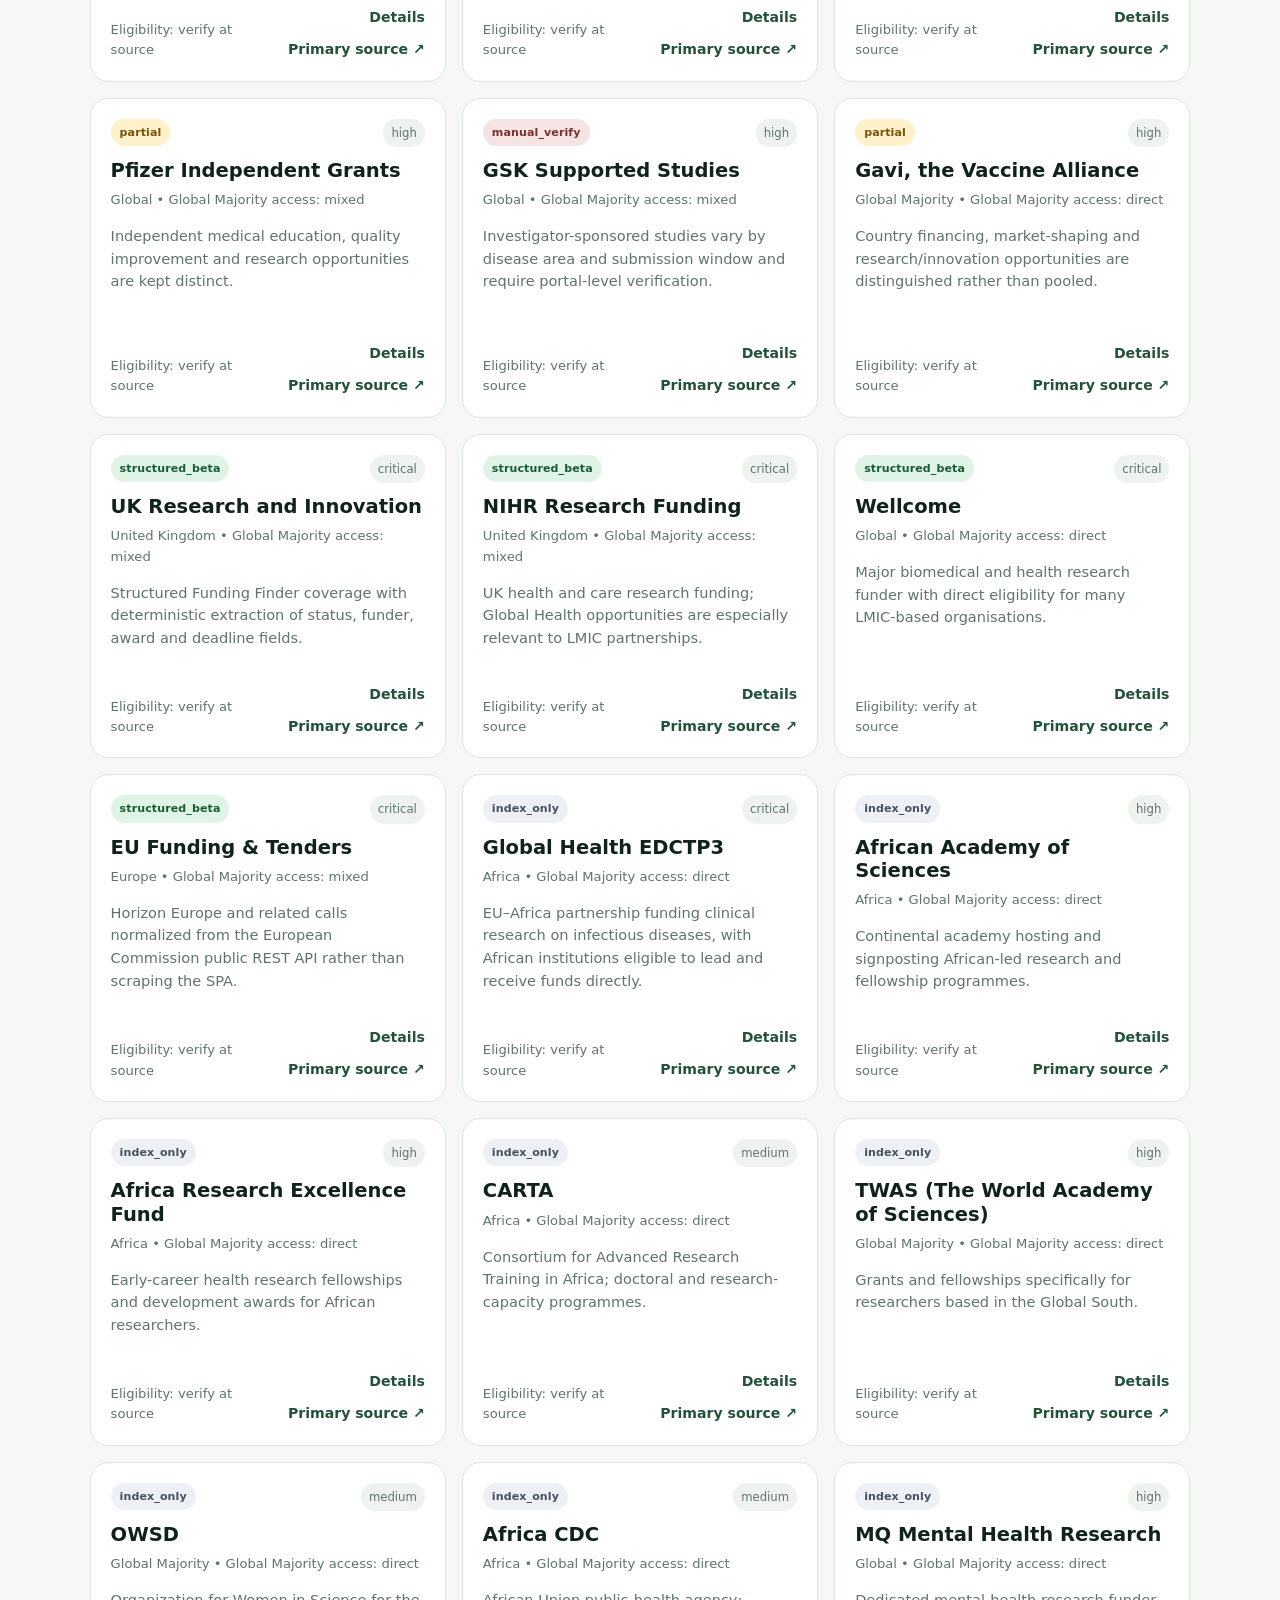
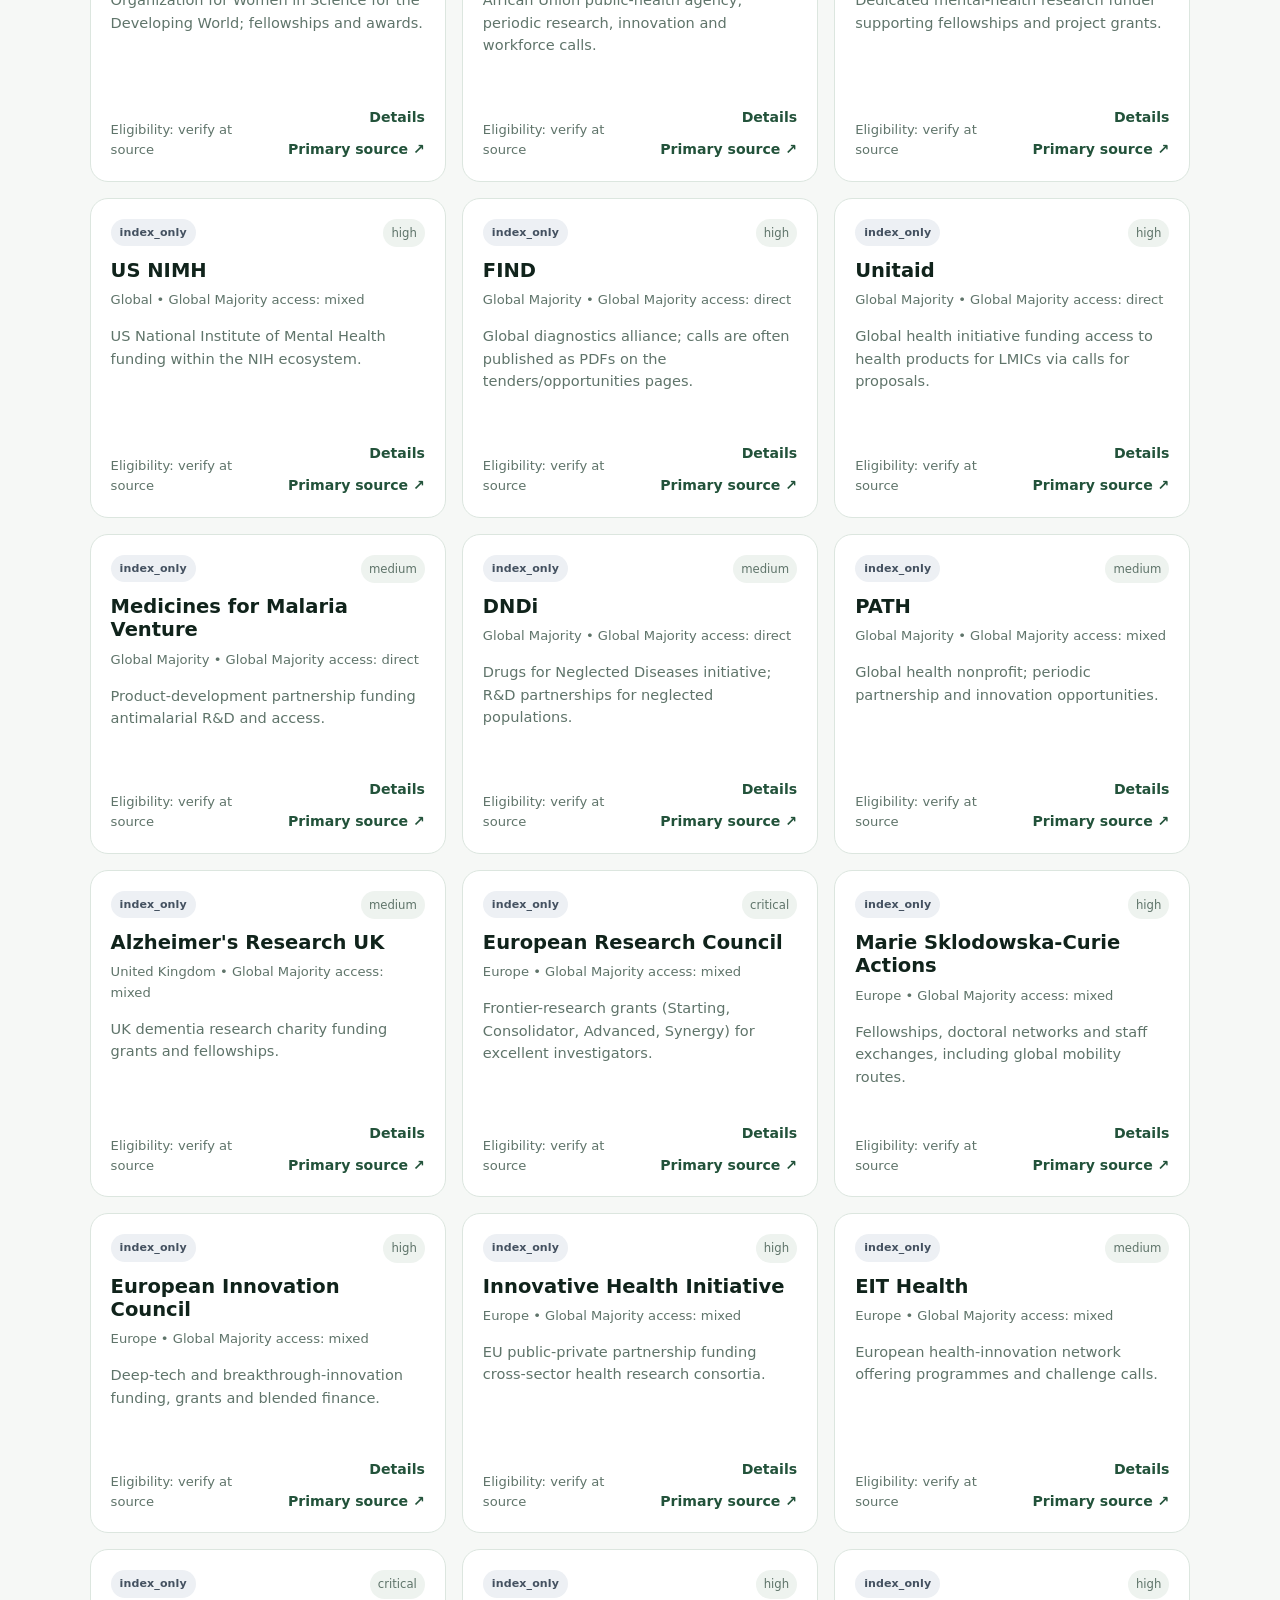
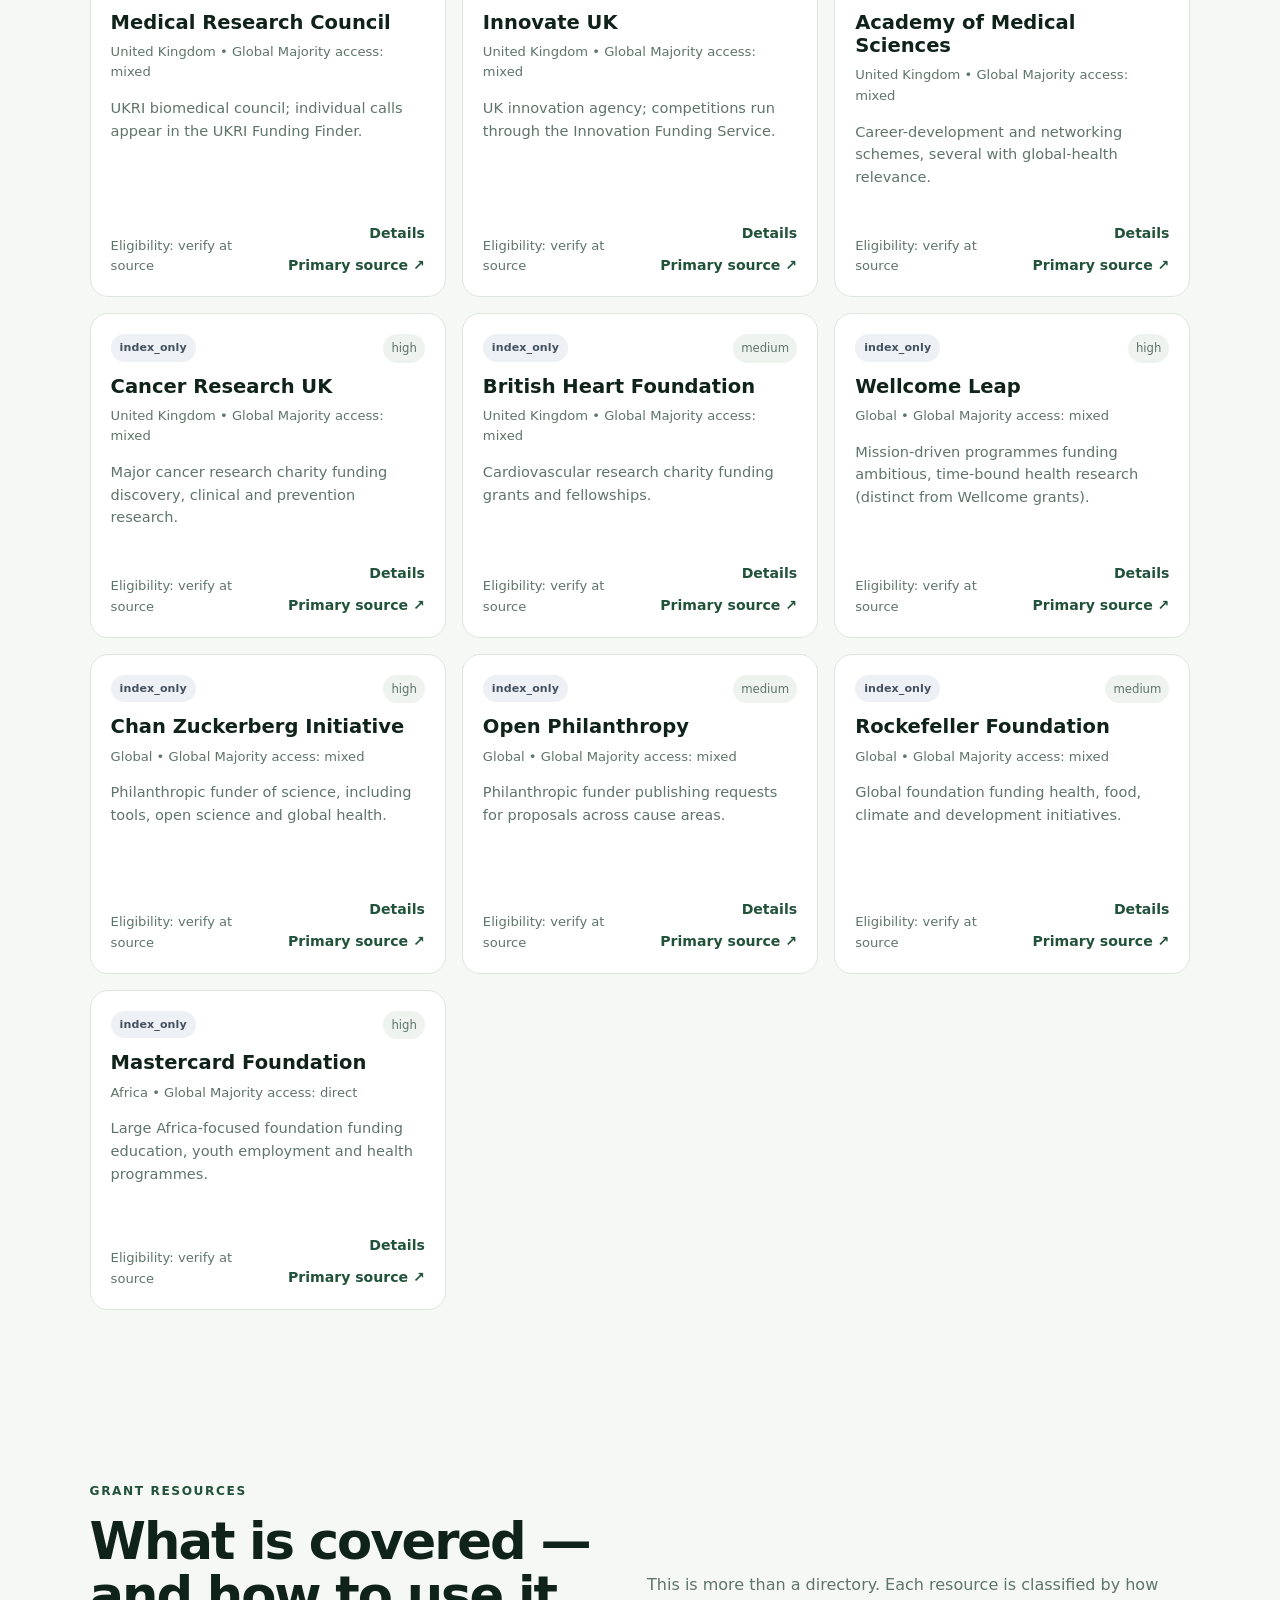
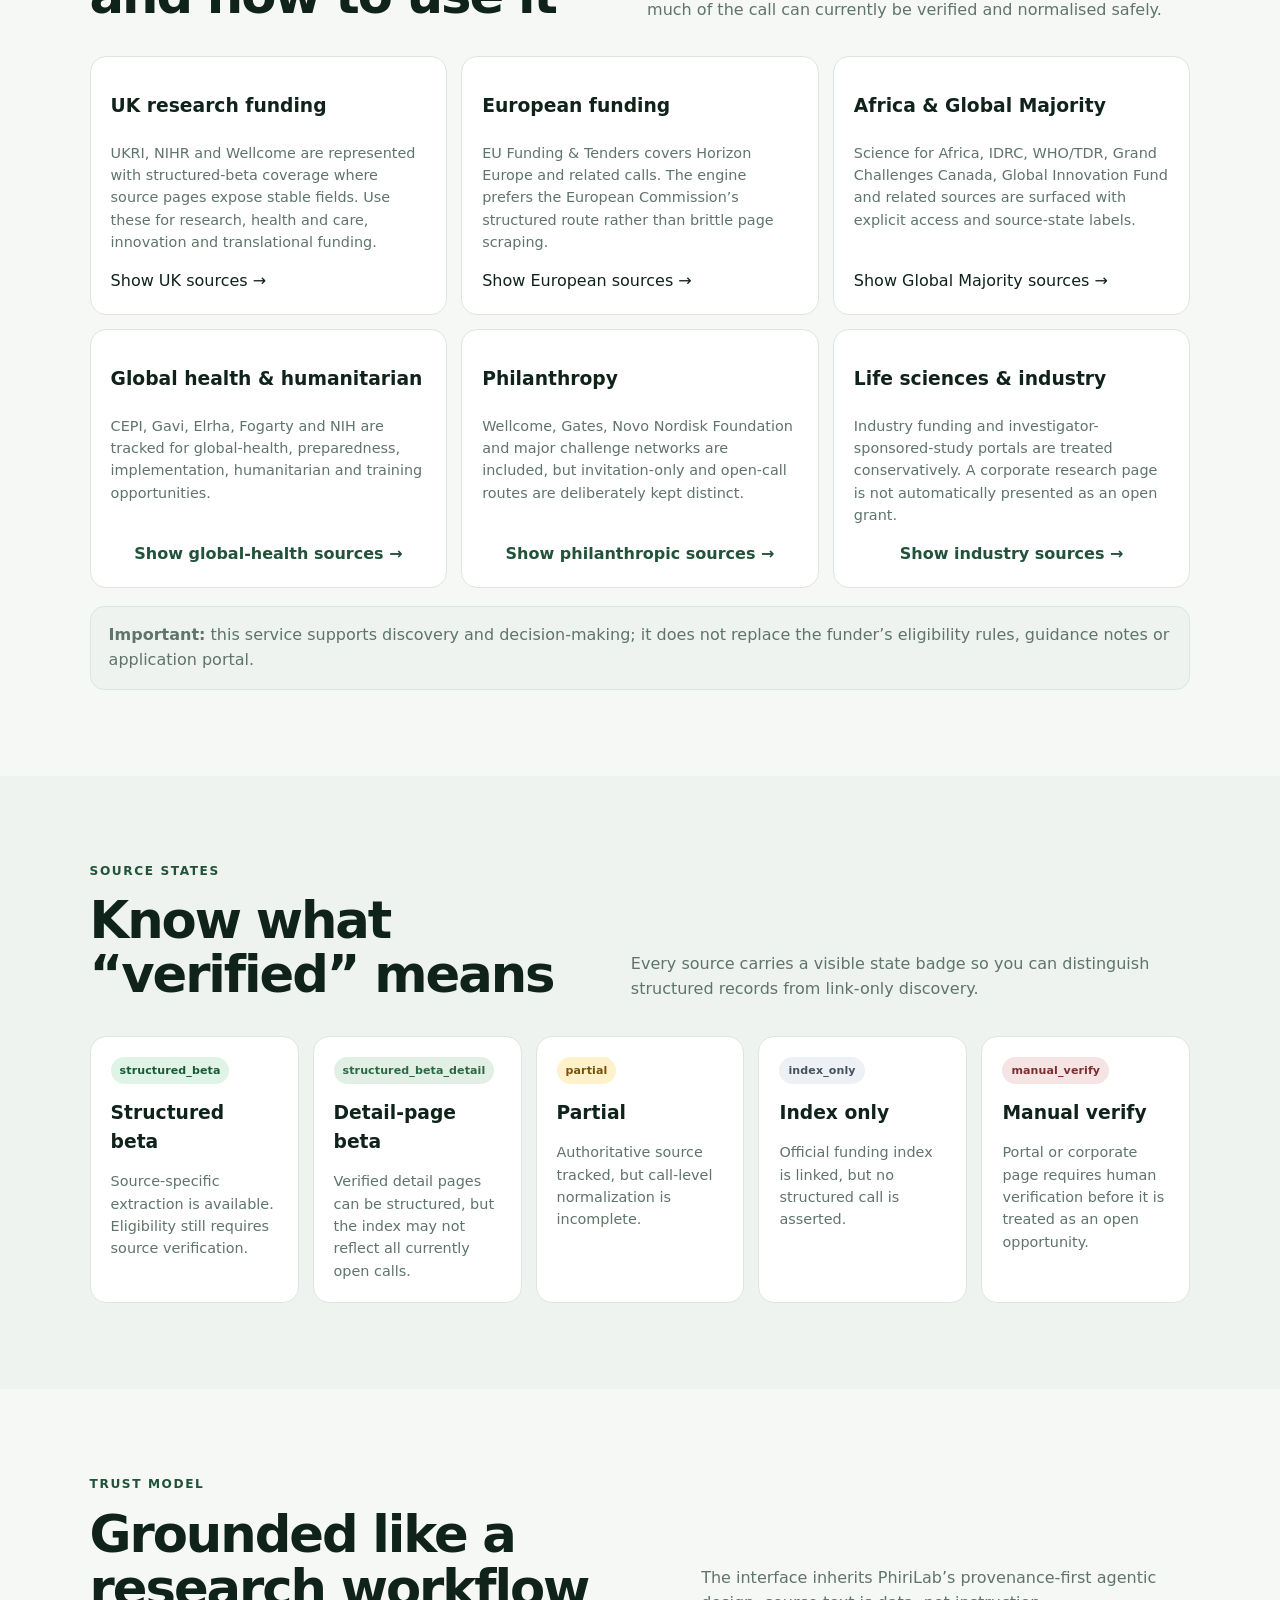
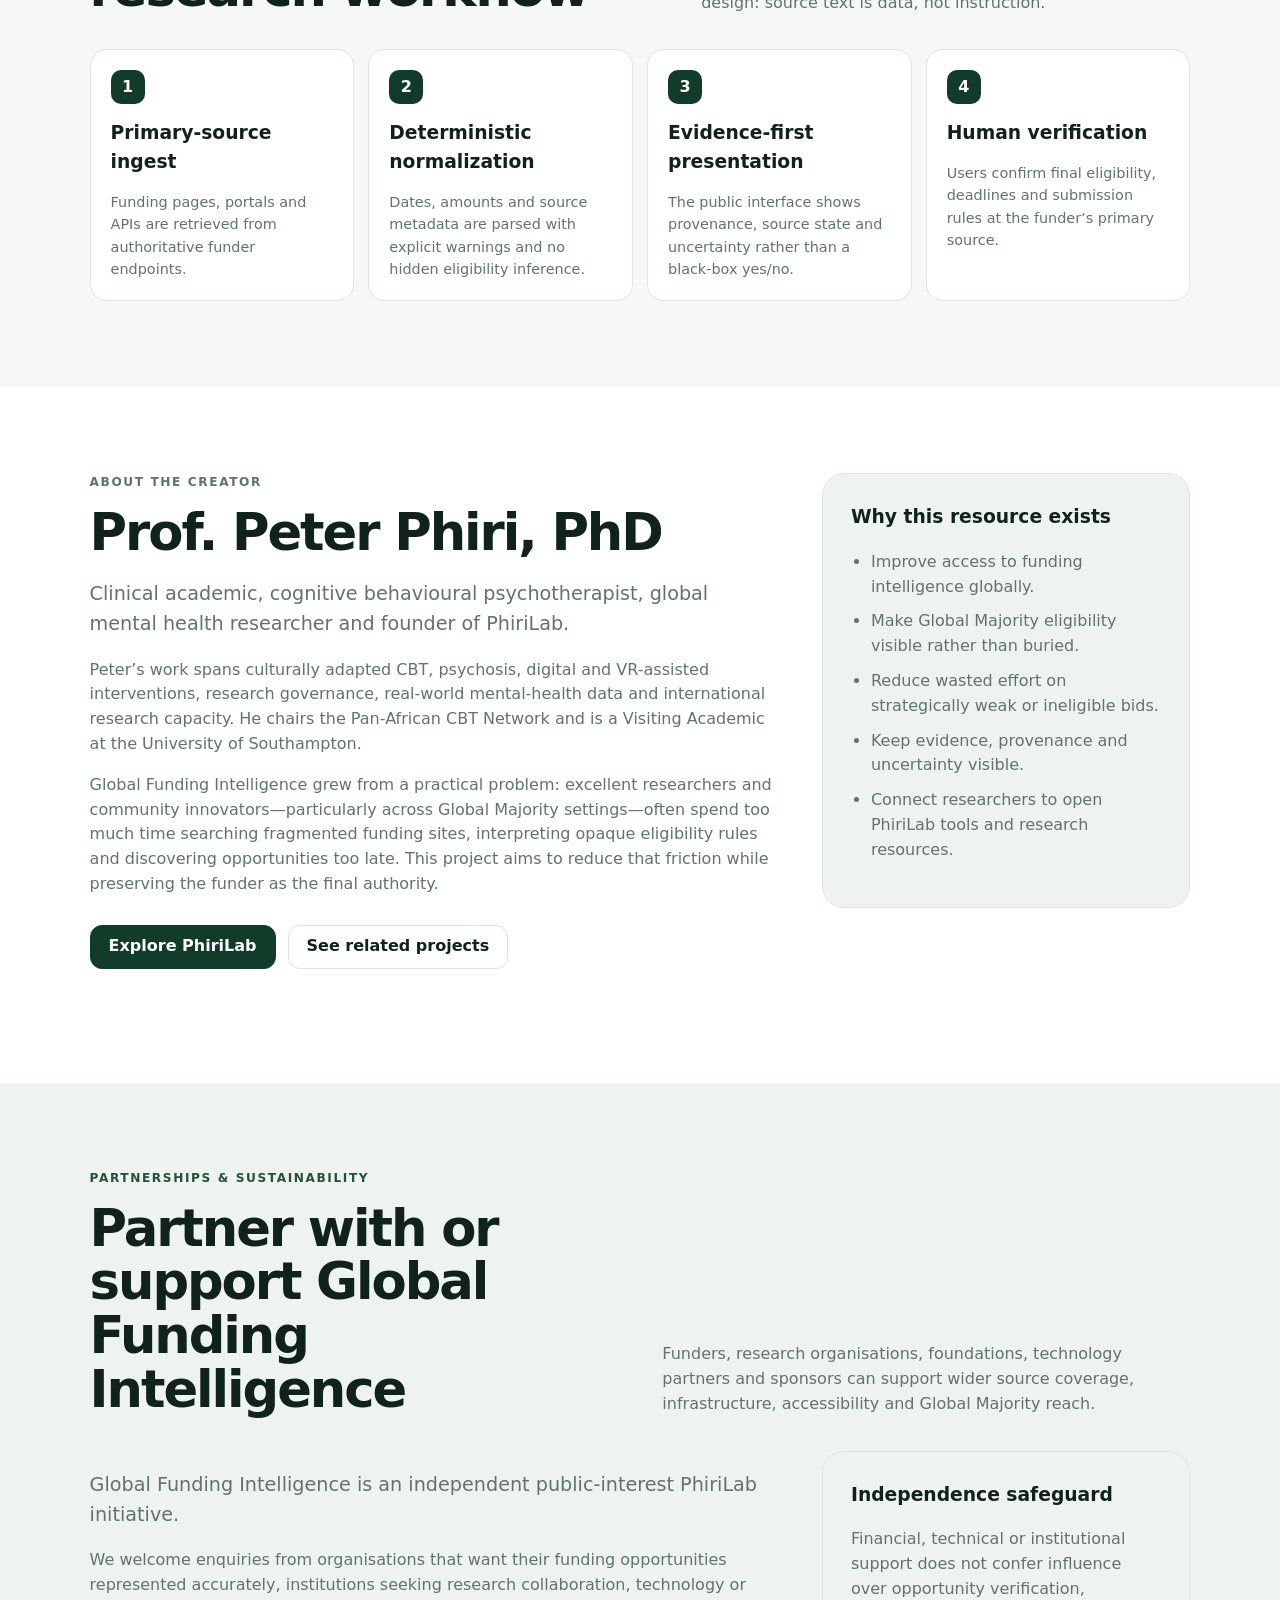
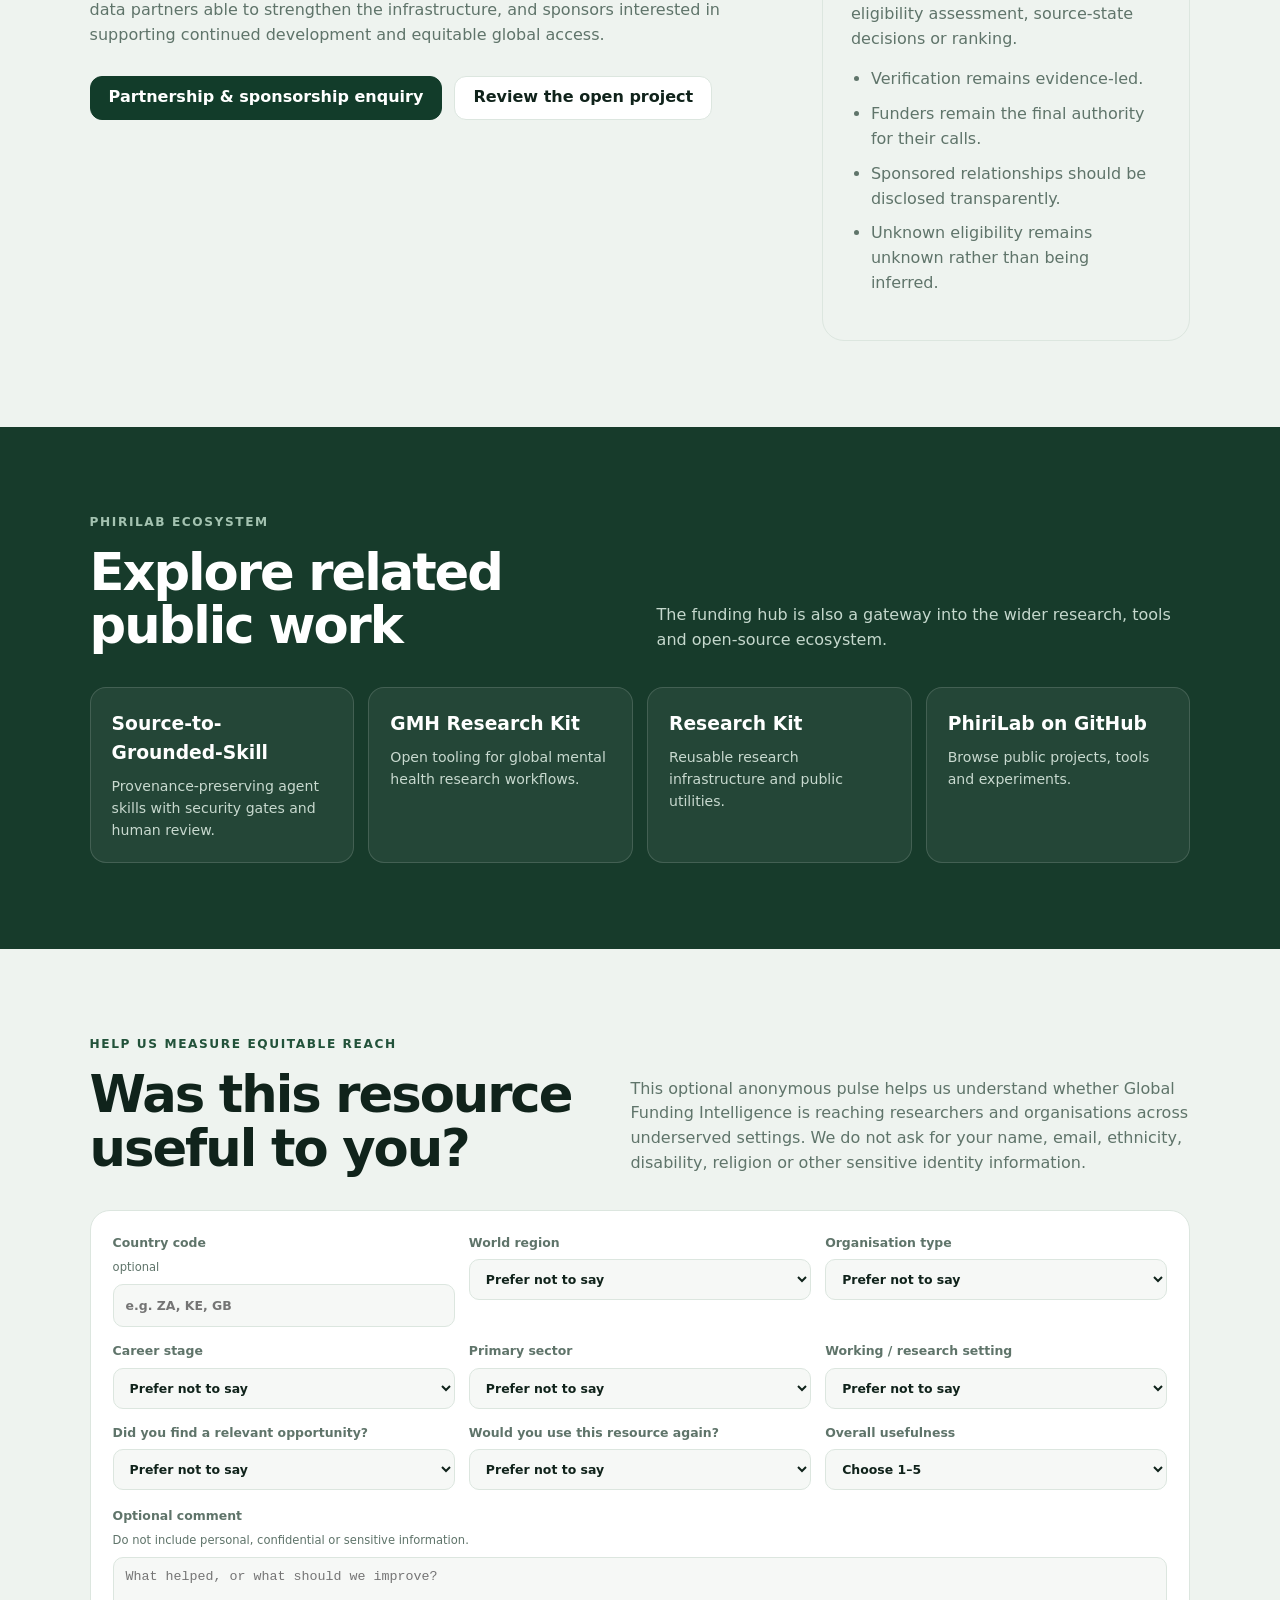
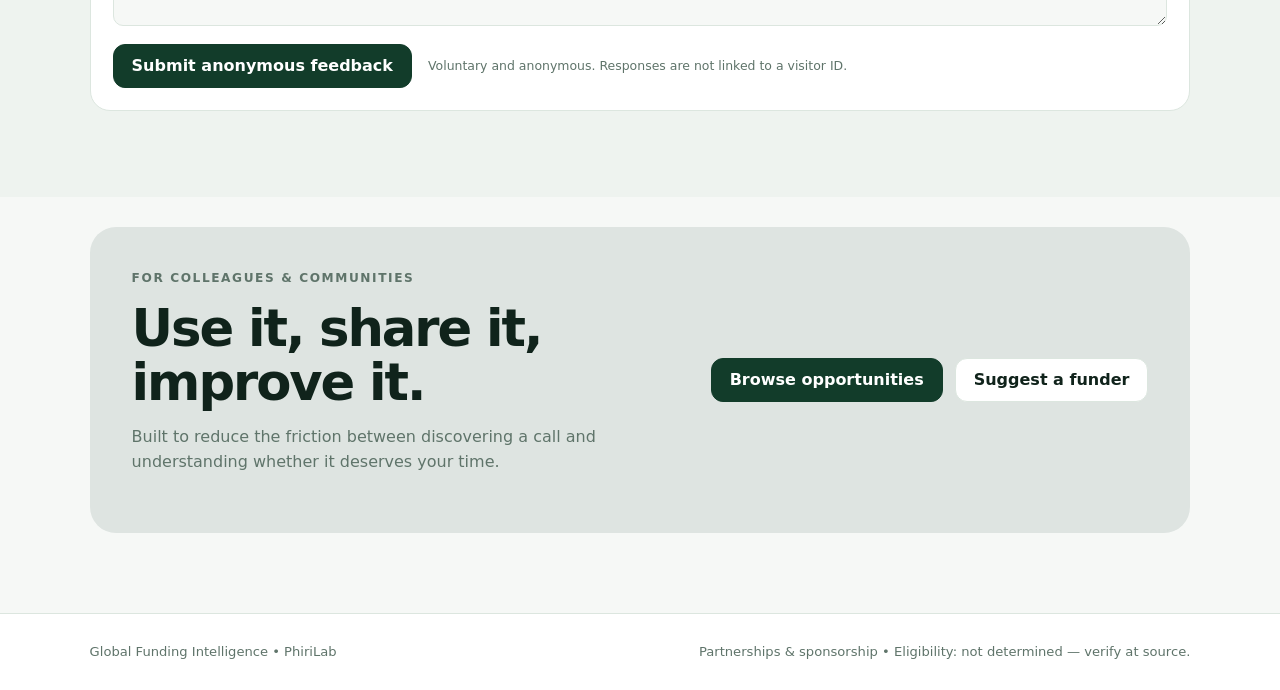
==== commit 8a172c48: "Add EN/FR interface localisation with a user-selectable, persisted switcher Global users should not " ====
--- a/web/wix-bundle.html
+++ b/web/wix-bundle.html
@@ -6,7 +6,12 @@
   <meta name="color-scheme" content="light dark" />
   <title>Global Funding Intelligence | PhiriLab</title>
   <meta name="description" content="Primary-source-first funding intelligence for researchers, innovators and Global Majority institutions." />
-  <style>*{box-sizing:border-box}html{scroll-behavior:smooth}html[data-theme="dark"]{color-scheme:dark}body{margin:0;font-family:Inter,system-ui,-apple-system,BlinkMacSystemFont,"Segoe UI",sans-serif;color:var(--text);background:var(--bg);line-height:1.55;transition:background .2s ease,color .2s ease}:root{--bg:#f6f8f6;--surface:#fff;--surface-2:#eef3ef;--text:#10231b;--muted:#5f746a;--line:#dce6df;--accent:#123c2a;--accent-2:#22523a;--hero:#eff6f1;--hero2:#f7faf8;--shadow:rgba(29,64,48,.09)}html[data-theme="dark"]{--bg:#0c1511;--surface:#122019;--surface-2:#101b16;--text:#eef7f1;--muted:#a8b9b0;--line:#263a31;--accent:#7dc69a;--accent-2:#9fdbb6;--hero:#101d17;--hero2:#0d1712;--shadow:rgba(0,0,0,.28)}a{color:inherit;text-decoration:none}button,input,select{font:inherit}.topbar{position:sticky;top:0;z-index:20;display:flex;align-items:center;gap:28px;padding:14px clamp(20px,5vw,72px);background:color-mix(in srgb,var(--bg) 92%,transparent);backdrop-filter:blur(14px);border-bottom:1px solid var(--line)}.brand{display:flex;align-items:center;gap:12px;margin-right:auto}.brand-mark{display:grid;place-items:center;width:42px;height:42px;border-radius:12px;background:var(--accent);color:var(--surface);font-weight:800;font-size:.85rem;letter-spacing:.06em}.brand span:last-child{display:flex;flex-direction:column;line-height:1.15}.brand small{color:var(--muted);font-size:.72rem;margin-top:4px}.topbar nav{display:flex;gap:20px;font-size:.9rem;color:var(--muted)}.topbar nav a:hover,.topbar nav a:focus-visible{color:var(--accent-2)}.top-actions{display:flex;gap:10px;align-items:center}.button,.icon-button{display:inline-flex;align-items:center;justify-content:center;min-height:44px;padding:0 18px;border-radius:12px;border:1px solid var(--line);background:var(--surface);color:var(--text);font-weight:700;transition:.18s ease;cursor:pointer}.icon-button{gap:8px;padding:0 13px}.button:hover,.button:focus-visible,.icon-button:hover,.icon-button:focus-visible{transform:translateY(-1px);box-shadow:0 8px 24px var(--shadow)}.button.primary{background:var(--accent);color:var(--surface);border-color:var(--accent)}.button.ghost{background:transparent}.hero{display:grid;grid-template-columns:minmax(0,1.45fr) minmax(280px,.55fr);gap:48px;padding:clamp(64px,9vw,124px) clamp(20px,7vw,110px) 72px;background:linear-gradient(145deg,var(--hero) 0%,var(--hero2) 48%,var(--surface-2) 100%)}.hero-copy{max-width:900px}.eyebrow{margin:0 0 14px;color:var(--accent-2);font-size:.76rem;font-weight:800;letter-spacing:.13em}.hero h1{font-size:clamp(2.7rem,6vw,5.7rem);line-height:.98;letter-spacing:-.055em;margin:0;max-width:1000px}.lead{font-size:clamp(1.05rem,1.7vw,1.32rem);color:var(--muted);max-width:780px;margin:26px 0}.hero-actions{display:flex;flex-wrap:wrap;gap:12px;margin:28px 0}.trust-strip{display:flex;flex-wrap:wrap;gap:10px;margin-top:30px}.trust-strip span{padding:8px 11px;border-radius:999px;background:var(--surface);border:1px solid var(--line);font-size:.84rem;color:var(--muted)}.hero-panel{align-self:end;background:#143e2c;color:#fff;padding:30px;border-radius:24px;box-shadow:0 30px 70px rgba(22,57,43,.16)}html[data-theme="dark"] .hero-panel{background:#173c2d}.metric{display:flex;align-items:baseline;justify-content:space-between;gap:20px;padding:18px 0;border-bottom:1px solid rgba(255,255,255,.14)}.metric strong{font-size:2rem}.metric span{color:#d7e7dd;font-size:.9rem;text-align:right}.panel-note{font-size:.87rem;color:#d7e7dd;margin:22px 0 0}.section{padding:86px clamp(20px,7vw,110px)}.section.muted{background:var(--surface-2)}.section-head{display:flex;align-items:end;justify-content:space-between;gap:40px;margin-bottom:34px}.section-head h2,.cta h2,.about-section h2{font-size:clamp(2rem,4vw,3.4rem);letter-spacing:-.04em;line-height:1.05;margin:0}.section-head>p{max-width:560px;color:var(--muted);margin:0}.filter-grid{display:grid;grid-template-columns:repeat(4,minmax(0,1fr));gap:14px;background:var(--surface);padding:18px;border-radius:18px;border:1px solid var(--line)}.filter-grid label{font-size:.78rem;font-weight:700;color:var(--muted)}.filter-grid select,.filter-grid input{width:100%;margin-top:8px;border:1px solid var(--line);border-radius:10px;padding:12px;background:var(--bg);color:var(--text);outline:none}.filter-grid select:focus,.filter-grid input:focus{border-color:var(--accent-2);box-shadow:0 0 0 3px color-mix(in srgb,var(--accent) 18%,transparent)}.results-toolbar{display:flex;justify-content:space-between;align-items:center;margin:22px 0 14px;color:var(--muted)}.text-button,.inline-action{border:0;background:none;color:var(--accent-2);font-weight:800;cursor:pointer;padding:0}.card-grid{display:grid;grid-template-columns:repeat(3,minmax(0,1fr));gap:16px}.funding-card{background:var(--surface);border:1px solid var(--line);border-radius:18px;padding:20px;display:flex;flex-direction:column;min-height:320px;transition:.18s ease}.funding-card:hover{transform:translateY(-2px);box-shadow:0 14px 34px var(--shadow)}.card-top{display:flex;justify-content:space-between;gap:12px;align-items:flex-start}.funding-card h3{margin:12px 0 8px;font-size:1.22rem;line-height:1.2}.meta{font-size:.82rem;color:var(--muted)}.funding-card p{color:var(--muted);font-size:.91rem}.card-bottom{margin-top:auto;padding-top:20px;display:flex;align-items:end;justify-content:space-between;gap:12px}.card-actions{display:flex;flex-wrap:wrap;gap:10px;justify-content:flex-end}.source-link,.details-button{font-weight:800;color:var(--accent-2);font-size:.88rem}.details-button{border:0;background:none;cursor:pointer;padding:0}.priority{font-size:.73rem;padding:5px 8px;border-radius:999px;background:var(--surface-2);color:var(--muted)}.badge{display:inline-flex;align-items:center;width:max-content;padding:5px 9px;border-radius:999px;font-weight:800;font-size:.69rem;letter-spacing:.01em}.badge.structured_beta{background:#dff4e6;color:#175b32}.badge.structured_beta_detail{background:#e2efe5;color:#2b6841}.badge.partial{background:#fff1c9;color:#77520a}.badge.index_only{background:#edf0f4;color:#445160}.badge.manual_verify{background:#f6e3e3;color:#7b3030}.state-grid{display:grid;grid-template-columns:repeat(5,minmax(0,1fr));gap:14px}.state-grid article,.steps article,.resource-grid article{background:var(--surface);border:1px solid var(--line);border-radius:16px;padding:20px}.state-grid h3,.steps h3,.resource-grid h3{margin:14px 0 7px}.state-grid p,.steps p,.resource-grid p{font-size:.9rem;color:var(--muted);margin-bottom:0}.steps{display:grid;grid-template-columns:repeat(4,minmax(0,1fr));gap:14px}.steps span{display:grid;place-items:center;width:34px;height:34px;background:var(--accent);color:var(--surface);border-radius:10px;font-weight:800}.resource-guide{background:var(--bg)}.resource-grid{display:grid;grid-template-columns:repeat(3,minmax(0,1fr));gap:14px}.resource-grid article{display:flex;flex-direction:column}.resource-grid a,.resource-grid button{margin-top:auto;padding-top:16px}.notice{margin-top:18px;padding:16px 18px;border:1px solid var(--line);border-radius:14px;background:var(--surface-2);color:var(--muted)}.about-section{background:var(--surface)}.about-layout{display:grid;grid-template-columns:minmax(0,1.3fr) minmax(300px,.7fr);gap:48px;align-items:start}.about-lead{font-size:1.2rem;color:var(--muted)}.about-layout p{max-width:780px;color:var(--muted)}.about-card{background:var(--surface-2);border:1px solid var(--line);border-radius:22px;padding:28px}.about-card h3{margin-top:0}.about-card ul{padding-left:20px;color:var(--muted)}.about-card li+li{margin-top:10px}.ecosystem{background:#173b2b;color:#fff}.ecosystem .section-head>p{color:#c5d8cd}.ecosystem .eyebrow{color:#a4c3b1}.ecosystem-grid{display:grid;grid-template-columns:repeat(4,minmax(0,1fr));gap:14px}.ecosystem-grid a{border:1px solid rgba(255,255,255,.14);background:rgba(255,255,255,.06);border-radius:16px;padding:21px;transition:.18s ease}.ecosystem-grid a:hover{background:rgba(255,255,255,.1);transform:translateY(-2px)}.ecosystem-grid h3{margin:0 0 9px}.ecosystem-grid p{color:#c8d9cf;font-size:.88rem;margin:0}.cta{margin:30px clamp(20px,7vw,110px) 80px;background:color-mix(in srgb,var(--accent) 14%,var(--surface));border-radius:26px;padding:42px;display:flex;align-items:center;justify-content:space-between;gap:40px}.cta p{max-width:680px;color:var(--muted)}.cta .hero-actions{margin:0;flex-shrink:0}.resource-dialog{width:min(680px,calc(100% - 32px));border:1px solid var(--line);border-radius:22px;background:var(--surface);color:var(--text);padding:28px;box-shadow:0 28px 80px rgba(0,0,0,.26)}.resource-dialog::backdrop{background:rgba(3,12,8,.56);backdrop-filter:blur(4px)}.dialog-close{float:right;border:0;background:var(--surface-2);color:var(--text);width:36px;height:36px;border-radius:50%;font-size:1.4rem;cursor:pointer}.dialog-meta{display:flex;flex-wrap:wrap;gap:8px;margin:14px 0}.dialog-actions{display:flex;gap:10px;flex-wrap:wrap;margin-top:22px}.resource-dialog h2{margin:8px 48px 0 0}.resource-dialog p{color:var(--muted)}footer{display:flex;justify-content:space-between;gap:20px;padding:28px clamp(20px,7vw,110px);border-top:1px solid var(--line);color:var(--muted);font-size:.82rem;background:var(--surface)}:focus-visible{outline:3px solid color-mix(in srgb,var(--accent) 40%,transparent);outline-offset:3px}@media(max-width:1080px){.topbar nav{display:none}.hero{grid-template-columns:1fr}.hero-panel{max-width:520px}.filter-grid{grid-template-columns:repeat(2,1fr)}.card-grid{grid-template-columns:repeat(2,1fr)}.state-grid{grid-template-columns:repeat(2,1fr)}.steps{grid-template-columns:repeat(2,1fr)}.resource-grid{grid-template-columns:repeat(2,1fr)}.ecosystem-grid{grid-template-columns:repeat(2,1fr)}.about-layout{grid-template-columns:1fr}}@media(max-width:680px){.topbar{padding:12px 16px}.top-actions .button{display:none}.theme-label{display:none}.hero,.section{padding-left:16px;padding-right:16px}.hero{padding-top:56px}.hero h1{font-size:2.65rem}.section-head{display:block}.section-head>p{margin-top:14px}.filter-grid,.card-grid,.state-grid,.steps,.resource-grid,.ecosystem-grid{grid-template-columns:1fr}.cta{margin:20px 16px 56px;padding:28px;display:block}.cta .hero-actions{margin-top:24px}.card-bottom{align-items:flex-start;flex-direction:column}.card-actions{justify-content:flex-start}footer{padding:24px 16px;display:block}footer span{display:block;margin-bottom:8px}}</style>
+  <style>*{box-sizing:border-box}html{scroll-behavior:smooth}html[data-theme="dark"]{color-scheme:dark}body{margin:0;font-family:Inter,system-ui,-apple-system,BlinkMacSystemFont,"Segoe UI",sans-serif;color:var(--text);background:var(--bg);line-height:1.55;transition:background .2s ease,color .2s ease}:root{--bg:#f6f8f6;--surface:#fff;--surface-2:#eef3ef;--text:#10231b;--muted:#5f746a;--line:#dce6df;--accent:#123c2a;--accent-2:#22523a;--hero:#eff6f1;--hero2:#f7faf8;--shadow:rgba(29,64,48,.09)}html[data-theme="dark"]{--bg:#0c1511;--surface:#122019;--surface-2:#101b16;--text:#eef7f1;--muted:#a8b9b0;--line:#263a31;--accent:#7dc69a;--accent-2:#9fdbb6;--hero:#101d17;--hero2:#0d1712;--shadow:rgba(0,0,0,.28)}a{color:inherit;text-decoration:none}button,input,select{font:inherit}.topbar{position:sticky;top:0;z-index:20;display:flex;align-items:center;gap:28px;padding:14px clamp(20px,5vw,72px);background:color-mix(in srgb,var(--bg) 92%,transparent);backdrop-filter:blur(14px);border-bottom:1px solid var(--line)}.brand{display:flex;align-items:center;gap:12px;margin-right:auto}.brand-mark{display:grid;place-items:center;width:42px;height:42px;border-radius:12px;background:var(--accent);color:var(--surface);font-weight:800;font-size:.85rem;letter-spacing:.06em}.brand span:last-child{display:flex;flex-direction:column;line-height:1.15}.brand small{color:var(--muted);font-size:.72rem;margin-top:4px}.topbar nav{display:flex;gap:20px;font-size:.9rem;color:var(--muted)}.topbar nav a:hover,.topbar nav a:focus-visible{color:var(--accent-2)}.top-actions{display:flex;gap:10px;align-items:center}.button,.icon-button{display:inline-flex;align-items:center;justify-content:center;min-height:44px;padding:0 18px;border-radius:12px;border:1px solid var(--line);background:var(--surface);color:var(--text);font-weight:700;transition:.18s ease;cursor:pointer}.icon-button{gap:8px;padding:0 13px}.button:hover,.button:focus-visible,.icon-button:hover,.icon-button:focus-visible{transform:translateY(-1px);box-shadow:0 8px 24px var(--shadow)}.button.primary{background:var(--accent);color:var(--surface);border-color:var(--accent)}.button.ghost{background:transparent}.hero{display:grid;grid-template-columns:minmax(0,1.45fr) minmax(280px,.55fr);gap:48px;padding:clamp(64px,9vw,124px) clamp(20px,7vw,110px) 72px;background:linear-gradient(145deg,var(--hero) 0%,var(--hero2) 48%,var(--surface-2) 100%)}.hero-copy{max-width:900px}.eyebrow{margin:0 0 14px;color:var(--accent-2);font-size:.76rem;font-weight:800;letter-spacing:.13em}.hero h1{font-size:clamp(2.7rem,6vw,5.7rem);line-height:.98;letter-spacing:-.055em;margin:0;max-width:1000px}.lead{font-size:clamp(1.05rem,1.7vw,1.32rem);color:var(--muted);max-width:780px;margin:26px 0}.hero-actions{display:flex;flex-wrap:wrap;gap:12px;margin:28px 0}.trust-strip{display:flex;flex-wrap:wrap;gap:10px;margin-top:30px}.trust-strip span{padding:8px 11px;border-radius:999px;background:var(--surface);border:1px solid var(--line);font-size:.84rem;color:var(--muted)}.hero-panel{align-self:end;background:#143e2c;color:#fff;padding:30px;border-radius:24px;box-shadow:0 30px 70px rgba(22,57,43,.16)}html[data-theme="dark"] .hero-panel{background:#173c2d}.metric{display:flex;align-items:baseline;justify-content:space-between;gap:20px;padding:18px 0;border-bottom:1px solid rgba(255,255,255,.14)}.metric strong{font-size:2rem}.metric span{color:#d7e7dd;font-size:.9rem;text-align:right}.panel-note{font-size:.87rem;color:#d7e7dd;margin:22px 0 0}.section{padding:86px clamp(20px,7vw,110px)}.section.muted{background:var(--surface-2)}.section-head{display:flex;align-items:end;justify-content:space-between;gap:40px;margin-bottom:34px}.section-head h2,.cta h2,.about-section h2{font-size:clamp(2rem,4vw,3.4rem);letter-spacing:-.04em;line-height:1.05;margin:0}.section-head>p{max-width:560px;color:var(--muted);margin:0}.filter-grid{display:grid;grid-template-columns:repeat(4,minmax(0,1fr));gap:14px;background:var(--surface);padding:18px;border-radius:18px;border:1px solid var(--line)}.filter-grid label{font-size:.78rem;font-weight:700;color:var(--muted)}.filter-grid select,.filter-grid input{width:100%;margin-top:8px;border:1px solid var(--line);border-radius:10px;padding:12px;background:var(--bg);color:var(--text);outline:none}.filter-grid select:focus,.filter-grid input:focus{border-color:var(--accent-2);box-shadow:0 0 0 3px color-mix(in srgb,var(--accent) 18%,transparent)}.results-toolbar{display:flex;justify-content:space-between;align-items:center;margin:22px 0 14px;color:var(--muted)}.text-button,.inline-action{border:0;background:none;color:var(--accent-2);font-weight:800;cursor:pointer;padding:0}.card-grid{display:grid;grid-template-columns:repeat(3,minmax(0,1fr));gap:16px}.funding-card{background:var(--surface);border:1px solid var(--line);border-radius:18px;padding:20px;display:flex;flex-direction:column;min-height:320px;transition:.18s ease}.funding-card:hover{transform:translateY(-2px);box-shadow:0 14px 34px var(--shadow)}.card-top{display:flex;justify-content:space-between;gap:12px;align-items:flex-start}.funding-card h3{margin:12px 0 8px;font-size:1.22rem;line-height:1.2}.meta{font-size:.82rem;color:var(--muted)}.funding-card p{color:var(--muted);font-size:.91rem}.card-bottom{margin-top:auto;padding-top:20px;display:flex;align-items:end;justify-content:space-between;gap:12px}.card-actions{display:flex;flex-wrap:wrap;gap:10px;justify-content:flex-end}.source-link,.details-button{font-weight:800;color:var(--accent-2);font-size:.88rem}.details-button{border:0;background:none;cursor:pointer;padding:0}.priority{font-size:.73rem;padding:5px 8px;border-radius:999px;background:var(--surface-2);color:var(--muted)}.badge{display:inline-flex;align-items:center;width:max-content;padding:5px 9px;border-radius:999px;font-weight:800;font-size:.69rem;letter-spacing:.01em}.badge.structured_beta{background:#dff4e6;color:#175b32}.badge.structured_beta_detail{background:#e2efe5;color:#2b6841}.badge.partial{background:#fff1c9;color:#77520a}.badge.index_only{background:#edf0f4;color:#445160}.badge.manual_verify{background:#f6e3e3;color:#7b3030}.state-grid{display:grid;grid-template-columns:repeat(5,minmax(0,1fr));gap:14px}.state-grid article,.steps article,.resource-grid article{background:var(--surface);border:1px solid var(--line);border-radius:16px;padding:20px}.state-grid h3,.steps h3,.resource-grid h3{margin:14px 0 7px}.state-grid p,.steps p,.resource-grid p{font-size:.9rem;color:var(--muted);margin-bottom:0}.steps{display:grid;grid-template-columns:repeat(4,minmax(0,1fr));gap:14px}.steps span{display:grid;place-items:center;width:34px;height:34px;background:var(--accent);color:var(--surface);border-radius:10px;font-weight:800}.resource-guide{background:var(--bg)}.resource-grid{display:grid;grid-template-columns:repeat(3,minmax(0,1fr));gap:14px}.resource-grid article{display:flex;flex-direction:column}.resource-grid a,.resource-grid button{margin-top:auto;padding-top:16px}.notice{margin-top:18px;padding:16px 18px;border:1px solid var(--line);border-radius:14px;background:var(--surface-2);color:var(--muted)}.about-section{background:var(--surface)}.about-layout{display:grid;grid-template-columns:minmax(0,1.3fr) minmax(300px,.7fr);gap:48px;align-items:start}.about-lead{font-size:1.2rem;color:var(--muted)}.about-layout p{max-width:780px;color:var(--muted)}.about-card{background:var(--surface-2);border:1px solid var(--line);border-radius:22px;padding:28px}.about-card h3{margin-top:0}.about-card ul{padding-left:20px;color:var(--muted)}.about-card li+li{margin-top:10px}.ecosystem{background:#173b2b;color:#fff}.ecosystem .section-head>p{color:#c5d8cd}.ecosystem .eyebrow{color:#a4c3b1}.ecosystem-grid{display:grid;grid-template-columns:repeat(4,minmax(0,1fr));gap:14px}.ecosystem-grid a{border:1px solid rgba(255,255,255,.14);background:rgba(255,255,255,.06);border-radius:16px;padding:21px;transition:.18s ease}.ecosystem-grid a:hover{background:rgba(255,255,255,.1);transform:translateY(-2px)}.ecosystem-grid h3{margin:0 0 9px}.ecosystem-grid p{color:#c8d9cf;font-size:.88rem;margin:0}.cta{margin:30px clamp(20px,7vw,110px) 80px;background:color-mix(in srgb,var(--accent) 14%,var(--surface));border-radius:26px;padding:42px;display:flex;align-items:center;justify-content:space-between;gap:40px}.cta p{max-width:680px;color:var(--muted)}.cta .hero-actions{margin:0;flex-shrink:0}.resource-dialog{width:min(680px,calc(100% - 32px));border:1px solid var(--line);border-radius:22px;background:var(--surface);color:var(--text);padding:28px;box-shadow:0 28px 80px rgba(0,0,0,.26)}.resource-dialog::backdrop{background:rgba(3,12,8,.56);backdrop-filter:blur(4px)}.dialog-close{float:right;border:0;background:var(--surface-2);color:var(--text);width:36px;height:36px;border-radius:50%;font-size:1.4rem;cursor:pointer}.dialog-meta{display:flex;flex-wrap:wrap;gap:8px;margin:14px 0}.dialog-actions{display:flex;gap:10px;flex-wrap:wrap;margin-top:22px}.resource-dialog h2{margin:8px 48px 0 0}.resource-dialog p{color:var(--muted)}footer{display:flex;justify-content:space-between;gap:20px;padding:28px clamp(20px,7vw,110px);border-top:1px solid var(--line);color:var(--muted);font-size:.82rem;background:var(--surface)}:focus-visible{outline:3px solid color-mix(in srgb,var(--accent) 40%,transparent);outline-offset:3px}@media(max-width:1080px){.topbar nav{display:none}.hero{grid-template-columns:1fr}.hero-panel{max-width:520px}.filter-grid{grid-template-columns:repeat(2,1fr)}.card-grid{grid-template-columns:repeat(2,1fr)}.state-grid{grid-template-columns:repeat(2,1fr)}.steps{grid-template-columns:repeat(2,1fr)}.resource-grid{grid-template-columns:repeat(2,1fr)}.ecosystem-grid{grid-template-columns:repeat(2,1fr)}.about-layout{grid-template-columns:1fr}}@media(max-width:680px){.topbar{padding:12px 16px}.top-actions .button{display:none}.theme-label{display:none}.hero,.section{padding-left:16px;padding-right:16px}.hero{padding-top:56px}.hero h1{font-size:2.65rem}.section-head{display:block}.section-head>p{margin-top:14px}.filter-grid,.card-grid,.state-grid,.steps,.resource-grid,.ecosystem-grid{grid-template-columns:1fr}.cta{margin:20px 16px 56px;padding:28px;display:block}.cta .hero-actions{margin-top:24px}.card-bottom{align-items:flex-start;flex-direction:column}.card-actions{justify-content:flex-start}footer{padding:24px 16px;display:block}footer span{display:block;margin-bottom:8px}}.lang-switch{display:inline-flex;border:1px solid var(--line);border-radius:10px;overflow:hidden;background:var(--surface)}
+.lang-switch button{border:0;background:transparent;color:var(--muted);font-weight:800;font-size:.8rem;padding:0 10px;min-height:44px;cursor:pointer}
+.lang-switch button.active{background:var(--accent);color:var(--surface)}
+.lang-switch button+button{border-left:1px solid var(--line)}
+@media(max-width:680px){.lang-switch{min-height:40px}.lang-switch button{min-height:40px}}
+</style>
 </head>
 <body>
   <header class="topbar">
@@ -15,11 +20,13 @@
       <span><strong>Global Funding Intelligence</strong><small>by PhiriLab</small></span>
     </a>
     <nav aria-label="Primary navigation">
-      <a href="#discover">Discover</a>
-      <a href="#resources">Grant resources</a>
-      <a href="#how">How it works</a>
-      <a href="#about">About</a>
-      <a href="#ecosystem">Ecosystem</a>
+      <a href="#opportunities" data-i18n="nav_opportunities">Opportunities</a>
+      <a href="#discover" data-i18n="nav_funders">Funders</a>
+      <a href="#resources" data-i18n="nav_resources">Grant resources</a>
+      <a href="#how" data-i18n="nav_how">How it works</a>
+      <a href="#about" data-i18n="nav_about">About</a>
+      <a href="#partnerships" data-i18n="nav_partner">Partner / Sponsor</a>
+      <a href="#ecosystem" data-i18n="nav_ecosystem">Ecosystem</a>
     </nav>
     <div class="top-actions">
       <button id="themeToggle" class="icon-button" type="button" aria-label="Switch colour theme" aria-pressed="false"><span aria-hidden="true">◐</span><span class="theme-label">Dark</span></button>
@@ -30,31 +37,58 @@
   <main id="top">
     <section class="hero">
       <div class="hero-copy">
-        <p class="eyebrow">GLOBAL MAJORITY-FIRST • PRIMARY SOURCE-FIRST</p>
-        <h1>Find funding opportunities with evidence, provenance and clear uncertainty.</h1>
-        <p class="lead">A public funding intelligence hub for researchers, innovators, charities, universities, clinicians and community organisations. Search trusted funders, understand what has actually been verified, and go directly to the authoritative source before you invest time in a bid.</p>
+        <p class="eyebrow" data-i18n="hero_eyebrow">GLOBAL MAJORITY-FIRST • PRIMARY SOURCE-FIRST</p>
+        <h1 data-i18n="hero_h1">Find funding opportunities with evidence, provenance and clear uncertainty.</h1>
+        <p class="lead" data-i18n="hero_lead">A public funding intelligence hub for researchers, innovators, charities, universities, clinicians and community organisations. Search trusted funders, understand what has actually been verified, and go directly to the authoritative source before you invest time in a bid.</p>
         <div class="hero-actions">
-          <a class="button primary" href="#discover">Explore funding sources</a>
-          <a class="button" href="#resources">Understand the grant resources</a>
+          <a class="button primary" href="#opportunities" data-i18n="hero_cta1">Explore verified opportunities</a>
+          <a class="button" href="#discover" data-i18n="hero_cta2">Browse funding sources</a>
         </div>
         <div class="trust-strip" aria-label="Trust principles">
-          <span>Eligibility is never guessed</span>
-          <span>Source states are visible</span>
-          <span>Global Majority access is explicit</span>
-          <span>Primary sources are one click away</span>
+          <span data-i18n="trust_1">Eligibility is never guessed</span>
+          <span data-i18n="trust_2">Source states are visible</span>
+          <span data-i18n="trust_3">Global Majority access is explicit</span>
+          <span data-i18n="trust_4">Primary sources are one click away</span>
         </div>
       </div>
       <aside class="hero-panel" aria-label="Coverage summary">
-        <div class="metric"><strong id="sourceCount">0</strong><span>tracked funders</span></div>
-        <div class="metric"><strong id="structuredCount">0</strong><span>structured beta sources</span></div>
-        <div class="metric"><strong>100%</strong><span>primary-source links</span></div>
-        <p class="panel-note">A missing field means “not verified yet” — not “no restriction”.</p>
+        <div class="metric"><strong id="sourceCount">0</strong><span data-i18n="panel_tracked">tracked funders</span></div>
+        <div class="metric"><strong id="structuredCount">0</strong><span data-i18n="panel_structured">structured beta sources</span></div>
+        <div class="metric"><strong>100%</strong><span data-i18n="panel_links">primary-source links</span></div>
+        <p class="panel-note" data-i18n="panel_note">A missing field means “not verified yet” — not “no restriction”.</p>
       </aside>
     </section>
 
+    <section id="opportunities" class="section opportunity-section">
+      <div class="section-head">
+        <div><p class="eyebrow" data-i18n="opp_eyebrow">VERIFIED OPPORTUNITIES</p><h2 data-i18n="opp_h2">Call-level intelligence, when the source supports it</h2></div>
+        <p data-i18n="opp_intro">Only trusted structured sources can publish call-level records here. Missing fields remain unknown, and eligibility is never inferred from unstructured source text.</p>
+      </div>
+      <div class="opportunity-toolbar" role="search" aria-label="Opportunity filters">
+        <label>Lifecycle
+          <select id="opportunityLifecycleFilter">
+            <option value="all">All lifecycle states</option>
+            <option value="closing_soon">Closing soon</option>
+            <option value="open">Open</option>
+            <option value="rolling">Rolling</option>
+            <option value="upcoming">Upcoming</option>
+            <option value="unknown">Unknown</option>
+            <option value="closed">Closed</option>
+          </select>
+        </label>
+        <label>Search opportunities
+          <input id="opportunitySearch" type="search" placeholder="e.g. EDCTP3, mental health, Horizon" autocomplete="off" />
+        </label>
+        <div class="opportunity-summary" aria-live="polite"><strong id="opportunityCount">0</strong><span>matching opportunities</span></div>
+      </div>
+      <p id="opportunityFeedStatus" class="feed-status">Loading verified opportunity feed…</p>
+      <div id="opportunityCards" class="opportunity-grid" aria-live="polite" aria-busy="false"></div>
+      <div class="notice"><strong>Decision-support boundary:</strong> opportunity status, dates and amounts are shown only when published through a trusted structured source. Final eligibility, consortium rules and submission requirements remain authoritative at the funder’s primary call page.</div>
+    </section>
+
     <section id="discover" class="section">
       <div class="section-head">
-        <div><p class="eyebrow">DISCOVER</p><h2>Start with your context</h2></div>
+        <div><p class="eyebrow">FUNDER DIRECTORY</p><h2>Start with your context</h2></div>
         <p>Use the filters to narrow authoritative funders. Results prioritise relevance without converting incomplete web text into a false eligibility verdict.</p>
       </div>
       <div class="filter-grid" role="search" aria-label="Funding source filters">
@@ -135,6 +169,28 @@
       </div>
     </section>
 
+    <section id="partnerships" class="section muted">
+      <div class="section-head">
+        <div><p class="eyebrow">PARTNERSHIPS & SUSTAINABILITY</p><h2>Partner with or support Global Funding Intelligence</h2></div>
+        <p>Funders, research organisations, foundations, technology partners and sponsors can support wider source coverage, infrastructure, accessibility and Global Majority reach.</p>
+      </div>
+      <div class="about-layout">
+        <div>
+          <p class="about-lead">Global Funding Intelligence is an independent public-interest PhiriLab initiative.</p>
+          <p>We welcome enquiries from organisations that want their funding opportunities represented accurately, institutions seeking research collaboration, technology or data partners able to strengthen the infrastructure, and sponsors interested in supporting continued development and equitable global access.</p>
+          <div class="hero-actions">
+            <a class="button primary" href="https://github.com/PhiriLab/global-funding-intelligence/issues/new?template=partnership-sponsorship.yml" target="_blank" rel="noreferrer">Partnership & sponsorship enquiry</a>
+            <a class="button" href="https://github.com/PhiriLab/global-funding-intelligence" target="_blank" rel="noreferrer">Review the open project</a>
+          </div>
+        </div>
+        <aside class="about-card">
+          <h3>Independence safeguard</h3>
+          <p>Financial, technical or institutional support does not confer influence over opportunity verification, eligibility assessment, source-state decisions or ranking.</p>
+          <ul><li>Verification remains evidence-led.</li><li>Funders remain the final authority for their calls.</li><li>Sponsored relationships should be disclosed transparently.</li><li>Unknown eligibility remains unknown rather than being inferred.</li></ul>
+        </aside>
+      </div>
+    </section>
+
     <section id="ecosystem" class="section ecosystem">
       <div class="section-head"><div><p class="eyebrow">PHIRILAB ECOSYSTEM</p><h2>Explore related public work</h2></div><p>The funding hub is also a gateway into the wider research, tools and open-source ecosystem.</p></div>
       <div class="ecosystem-grid">
@@ -147,7 +203,7 @@
 
     <section class="cta">
       <div><p class="eyebrow">FOR COLLEAGUES & COMMUNITIES</p><h2>Use it, share it, improve it.</h2><p>Built to reduce the friction between discovering a call and understanding whether it deserves your time.</p></div>
-      <div class="hero-actions"><a class="button primary" href="#discover">Browse funding sources</a><a class="button" href="https://github.com/PhiriLab/global-funding-intelligence/issues/new" target="_blank" rel="noreferrer">Suggest a funder</a></div>
+      <div class="hero-actions"><a class="button primary" href="#opportunities">Browse opportunities</a><a class="button" href="https://github.com/PhiriLab/global-funding-intelligence/issues/new" target="_blank" rel="noreferrer">Suggest a funder</a></div>
     </section>
   </main>
 
@@ -156,7 +212,152 @@
     <div id="dialogContent"></div>
   </dialog>
 
-  <footer><span>Global Funding Intelligence • PhiriLab</span><span>Eligibility: not determined — verify at source.</span></footer>
+  <footer><span>Global Funding Intelligence • PhiriLab</span><span><a href="#partnerships" data-i18n="footer_partnerships">Partnerships & sponsorship</a> • <span data-i18n="footer_eligibility">Eligibility: not determined — verify at source.</span></span></footer>
+  <script>/* Global Funding Intelligence — lightweight, dependency-free bilingual UI (EN/FR).
+ *
+ * Scope: this translates the interface *chrome* (navigation, hero, section
+ * headings, trust principles, footer). It deliberately does NOT machine-translate
+ * funder records, opportunity facts, or eligibility text — those stay in their
+ * verified source language, because mistranslating an eligibility or funding fact
+ * would break the project's "eligibility is never guessed / verify at source"
+ * principle. The English text in the HTML is the no-JS fallback; this dictionary
+ * is authoritative when JS runs.
+ *
+ * Preference: user choice persists in localStorage('gfi-lang'); default follows
+ * the browser language (French browsers open in French). User-changeable anytime.
+ */
+(function () {
+  const SUPPORTED = ['en', 'fr'];
+  const DICT = {
+    en: {
+      nav_opportunities: 'Opportunities', nav_funders: 'Funders',
+      nav_resources: 'Grant resources', nav_how: 'How it works',
+      nav_about: 'About', nav_partner: 'Partner / Sponsor', nav_ecosystem: 'Ecosystem',
+      hero_eyebrow: 'GLOBAL MAJORITY-FIRST • PRIMARY SOURCE-FIRST',
+      hero_h1: 'Find funding opportunities with evidence, provenance and clear uncertainty.',
+      hero_lead: 'A public funding intelligence hub for researchers, innovators, charities, universities, clinicians and community organisations. Search trusted funders, understand what has actually been verified, and go directly to the authoritative source before you invest time in a bid.',
+      hero_cta1: 'Explore verified opportunities', hero_cta2: 'Browse funding sources',
+      trust_1: 'Eligibility is never guessed', trust_2: 'Source states are visible',
+      trust_3: 'Global Majority access is explicit', trust_4: 'Primary sources are one click away',
+      panel_tracked: 'tracked funders', panel_structured: 'structured beta sources',
+      panel_links: 'primary-source links',
+      panel_note: 'A missing field means “not verified yet” — not “no restriction”.',
+      opp_eyebrow: 'VERIFIED OPPORTUNITIES',
+      opp_h2: 'Call-level intelligence, when the source supports it',
+      opp_intro: 'Only trusted structured sources can publish call-level records here. Missing fields remain unknown, and eligibility is never inferred from unstructured source text.',
+      footer_partnerships: 'Partnerships & sponsorship',
+      footer_eligibility: 'Eligibility: not determined — verify at source.',
+      lang_note: 'Interface language. Funder and opportunity details stay in their verified source language.'
+    },
+    fr: {
+      nav_opportunities: 'Opportunités', nav_funders: 'Financeurs',
+      nav_resources: 'Ressources de financement', nav_how: 'Comment ça marche',
+      nav_about: 'À propos', nav_partner: 'Partenaire / Sponsor', nav_ecosystem: 'Écosystème',
+      hero_eyebrow: 'MAJORITÉ MONDIALE D’ABORD • SOURCE PRIMAIRE D’ABORD',
+      hero_h1: 'Trouvez des financements avec des preuves, une traçabilité et une incertitude clairement indiquée.',
+      hero_lead: 'Un centre public de veille sur les financements pour les chercheurs, innovateurs, associations, universités, cliniciens et organisations communautaires. Recherchez des financeurs de confiance, comprenez ce qui a réellement été vérifié, et accédez directement à la source officielle avant d’investir du temps dans une candidature.',
+      hero_cta1: 'Explorer les opportunités vérifiées', hero_cta2: 'Parcourir les financeurs',
+      trust_1: 'L’éligibilité n’est jamais devinée', trust_2: 'L’état des sources est visible',
+      trust_3: 'L’accès pour la Majorité mondiale est explicite', trust_4: 'Les sources primaires sont à un clic',
+      panel_tracked: 'financeurs suivis', panel_structured: 'sources en bêta structurée',
+      panel_links: 'liens vers les sources primaires',
+      panel_note: 'Un champ manquant signifie « pas encore vérifié » — et non « aucune restriction ».',
+      opp_eyebrow: 'OPPORTUNITÉS VÉRIFIÉES',
+      opp_h2: 'Renseignements au niveau des appels, lorsque la source le permet',
+      opp_intro: 'Seules les sources structurées de confiance peuvent publier des enregistrements au niveau des appels ici. Les champs manquants restent inconnus, et l’éligibilité n’est jamais déduite d’un texte source non structuré.',
+      footer_partnerships: 'Partenariats et parrainage',
+      footer_eligibility: 'Éligibilité : non déterminée — à vérifier à la source.',
+      lang_note: 'Langue de l’interface. Les détails des financeurs et des opportunités restent dans leur langue source vérifiée.'
+    }
+  };
+
+  function detect() {
+    try {
+      const saved = localStorage.getItem('gfi-lang');
+      if (SUPPORTED.includes(saved)) return saved;
+    } catch (_e) { /* storage may be blocked */ }
+    const nav = (navigator.language || 'en').slice(0, 2).toLowerCase();
+    return SUPPORTED.includes(nav) ? nav : 'en';
+  }
+
+  let lang = detect();
+  function t(key) {
+    return (DICT[lang] && DICT[lang][key] != null) ? DICT[lang][key]
+         : (DICT.en && DICT.en[key] != null) ? DICT.en[key] : null;
+  }
+
+  function apply(root) {
+    const scope = root && root.querySelectorAll ? root : document;
+    scope.querySelectorAll('[data-i18n]').forEach(el => { const v = t(el.getAttribute('data-i18n')); if (v != null) el.textContent = v; });
+    scope.querySelectorAll('[data-i18n-ph]').forEach(el => { const v = t(el.getAttribute('data-i18n-ph')); if (v != null) el.setAttribute('placeholder', v); });
+    scope.querySelectorAll('[data-i18n-aria]').forEach(el => { const v = t(el.getAttribute('data-i18n-aria')); if (v != null) el.setAttribute('aria-label', v); });
+    document.documentElement.lang = lang;
+  }
+
+  let toggle = null;
+  function syncToggle() {
+    if (!toggle) return;
+    toggle.querySelectorAll('button').forEach(b => {
+      const on = b.dataset.lang === lang;
+      b.setAttribute('aria-pressed', String(on));
+      b.classList.toggle('active', on);
+    });
+  }
+
+  function setLang(next) {
+    if (!SUPPORTED.includes(next)) return;
+    lang = next;
+    try { localStorage.setItem('gfi-lang', next); } catch (_e) { /* ignore */ }
+    apply(document);
+    syncToggle();
+  }
+
+  window.gfiApplyI18n = () => apply(document);
+  window.gfiLang = () => lang;
+  window.gfiSetLang = setLang;
+
+  function buildToggle() {
+    const actions = document.querySelector('.top-actions');
+    if (!actions) return;
+    toggle = document.createElement('div');
+    toggle.className = 'lang-switch';
+    toggle.setAttribute('role', 'group');
+    toggle.setAttribute('aria-label', 'Language / Langue');
+    toggle.title = t('lang_note') || 'Language';
+    SUPPORTED.forEach(code => {
+      const b = document.createElement('button');
+      b.type = 'button';
+      b.dataset.lang = code;
+      b.textContent = code.toUpperCase();
+      b.setAttribute('aria-label', code === 'fr' ? 'Français' : 'English');
+      b.addEventListener('click', () => setLang(code));
+      toggle.appendChild(b);
+    });
+    actions.insertBefore(toggle, actions.firstChild);
+    syncToggle();
+  }
+
+  function init() {
+    buildToggle();
+    apply(document);
+    // Safety net: translate any chrome injected later that carries data-i18n.
+    try {
+      new MutationObserver(muts => {
+        for (const m of muts) {
+          for (const n of m.addedNodes) {
+            if (n.nodeType === 1 && (n.matches?.('[data-i18n],[data-i18n-ph],[data-i18n-aria]') || n.querySelector?.('[data-i18n],[data-i18n-ph],[data-i18n-aria]'))) {
+              apply(n);
+            }
+          }
+        }
+      }).observe(document.body, { childList: true, subtree: true });
+    } catch (_e) { /* MutationObserver unavailable */ }
+  }
+
+  if (document.readyState === 'loading') document.addEventListener('DOMContentLoaded', init);
+  else init();
+})();
+</script>
   <script>const sources = [
   {id:'science_for_africa',name:'Science for Africa Foundation',region:'Africa',state:'structured_beta_detail',priority:'critical',access:'direct',url:'https://scienceforafrica.foundation/funding',note:'African-led funding and Grand Challenges Africa. Detail pages are structured beta; index state alone is not treated as proof a call is open.',focus:'Africa-led science, health, climate, innovation and capacity strengthening.',use:'Best for African institutions, African-led teams and partners seeking continent-focused calls. Always confirm the specific country route and stage.'},
   {id:'idrc',name:'International Development Research Centre',region:'global_majority',state:'structured_beta',priority:'high',access:'direct',url:'https://idrc-crdi.ca/en/funding',note:'Research funding focused on development priorities, with source-specific parsing for call fields and explicit budget ambiguity handling.',focus:'Development research, policy, innovation and equitable partnerships.',use:'Useful for Global Majority research teams and consortia. Award amounts are shown only when the source text is semantically unambiguous.'},
@@ -230,5 +431,1044 @@
 // disabled the plain anchors still work on the standalone site.
 document.addEventListener('click',function(e){var a=e.target.closest&&e.target.closest('a[href^="#"]');if(!a)return;var id=a.getAttribute('href').slice(1);if(!id)return;var el=document.getElementById(id);if(el){e.preventDefault();el.scrollIntoView({behavior:'smooth',block:'start'});}});
 </script>
+  <script>const opportunityStyle = document.createElement('link');
+opportunityStyle.rel = 'stylesheet';
+opportunityStyle.href = 'opportunities.css';
+document.head.appendChild(opportunityStyle);
+
+const GFI_SUPABASE_URL = 'https://wuuuvutjudlotqrnakgj.supabase.co';
+const GFI_SUPABASE_PUBLISHABLE_KEY = 'sb_publishable_vmgTqhXjCAFq7EjoU0Vd3w_hIlEfWsT';
+const GFI_ALLOWED_EVENTS = new Set([
+  'page_ready', 'feed_ready', 'feed_unavailable', 'filter_change',
+  'search_used', 'profile_ranked', 'primary_source_open', 'pulse_submitted'
+]);
+
+const toolbar = document.querySelector('.opportunity-toolbar');
+if (toolbar) {
+  const countryLabel = document.createElement('label');
+  countryLabel.innerHTML = 'Country code<input id="opportunityCountry" type="text" inputmode="latin" maxlength="2" placeholder="e.g. GB, ZA, KE" autocomplete="off" />';
+  const orgLabel = document.createElement('label');
+  orgLabel.innerHTML = 'Organisation type<select id="opportunityOrganisation"><option value="all">All organisation types</option><option value="unknown">Not verified</option></select>';
+  const gmLabel = document.createElement('label');
+  gmLabel.innerHTML = 'Global Majority route<select id="opportunityGMRoute"><option value="all">All routes</option><option value="direct">Direct</option><option value="partner_only">Partner only</option><option value="restricted">Restricted</option><option value="unclear">Not verified</option><option value="not_applicable">Not applicable</option></select>';
+  const certaintyLabel = document.createElement('label');
+  certaintyLabel.innerHTML = 'Evidence threshold<select id="opportunityEvidence"><option value="include_unknown">Include unverified routes</option><option value="verified_only">Verified route evidence only</option></select>';
+  const summary = toolbar.querySelector('.opportunity-summary');
+  toolbar.insertBefore(countryLabel, summary);
+  toolbar.insertBefore(orgLabel, summary);
+  toolbar.insertBefore(gmLabel, summary);
+  toolbar.insertBefore(certaintyLabel, summary);
+}
+
+const statusNode = document.getElementById('opportunityFeedStatus');
+let sourceHealthNode = null;
+if (statusNode) {
+  sourceHealthNode = document.createElement('div');
+  sourceHealthNode.id = 'opportunitySourceHealth';
+  sourceHealthNode.className = 'source-health';
+  sourceHealthNode.setAttribute('aria-label', 'Funding source health');
+  statusNode.insertAdjacentElement('afterend', sourceHealthNode);
+}
+
+const opportunityEls = {
+  section: document.getElementById('opportunities'),
+  grid: document.getElementById('opportunityCards'),
+  count: document.getElementById('opportunityCount'),
+  status: statusNode,
+  sourceHealth: sourceHealthNode,
+  filter: document.getElementById('opportunityLifecycleFilter'),
+  search: document.getElementById('opportunitySearch'),
+  country: document.getElementById('opportunityCountry'),
+  organisation: document.getElementById('opportunityOrganisation'),
+  gmRoute: document.getElementById('opportunityGMRoute'),
+  evidence: document.getElementById('opportunityEvidence')
+};
+
+const OPPORTUNITY_STALE_HOURS = 36;
+let opportunityFeed = [];
+let matcherPanel = null;
+let matcherResults = null;
+let matcherConsortium = null;
+let matcherPartner = null;
+
+function opportunityEscape(value) {
+  return String(value ?? '').replace(/[&<>'"]/g, c => ({'&':'&amp;','<':'&lt;','>':'&gt;',"'":'&#39;','"':'&quot;'}[c]));
+}
+
+function opportunityLifecycleLabel(value) {
+  return ({closing_soon:'Closing soon',open:'Open',rolling:'Rolling',upcoming:'Upcoming',closed:'Closed',unknown:'Unknown'})[value] || value;
+}
+
+function opportunityDate(value) {
+  if (!value) return 'Not verified';
+  const date = new Date(value);
+  return Number.isNaN(date.getTime()) ? 'Not verified' : new Intl.DateTimeFormat(undefined, {dateStyle:'medium', timeStyle:'short', timeZoneName:'short'}).format(date);
+}
+
+function opportunityAmount(item) {
+  const currency = item.currency ? `${item.currency} ` : '';
+  if (item.min_award != null && item.max_award != null) return `${currency}${Number(item.min_award).toLocaleString()}–${Number(item.max_award).toLocaleString()}`;
+  if (item.max_award != null) return `Up to ${currency}${Number(item.max_award).toLocaleString()}`;
+  if (item.total_fund != null) return `Total fund ${currency}${Number(item.total_fund).toLocaleString()}`;
+  return 'Amount not verified';
+}
+
+function opportunityFreshness(value) {
+  const generated = new Date(value);
+  if (Number.isNaN(generated.getTime())) return {stale:true, label:'Feed timestamp unavailable'};
+  const ageHours = Math.max(0, (Date.now() - generated.getTime()) / 3600000);
+  return ageHours > OPPORTUNITY_STALE_HOURS
+    ? {stale:true, label:`Feed is stale (${Math.floor(ageHours)}h old)`}
+    : {stale:false, label:`Feed checked ${opportunityDate(value)}`};
+}
+
+function sourceHealthLabel(sourceId) {
+  return ({
+    eu_funding_tenders:'EU Funding & Tenders', ukri_funding_finder:'UKRI', nihr_funding:'NIHR',
+    wellcome_funding:'Wellcome', science_for_africa:'Science for Africa', idrc:'IDRC', fogarty:'Fogarty',
+    grand_challenges_canada:'Grand Challenges Canada', edctp3:'EDCTP3'
+  })[sourceId] || sourceId.replaceAll('_', ' ');
+}
+
+function renderSourceHealth(items) {
+  if (!opportunityEls.sourceHealth) return;
+  const rows = Array.isArray(items) ? items : [];
+  opportunityEls.sourceHealth.innerHTML = rows.map(item => {
+    const title = item.last_error ? ` title="${opportunityEscape(item.last_error)}"` : '';
+    const lkg = item.using_last_known_good ? ' • LKG' : '';
+    return `<span class="source-health-item"${title}><strong>${opportunityEscape(sourceHealthLabel(item.source_id))}</strong><span class="source-health-state ${opportunityEscape(item.health)}">${opportunityEscape(item.health)}</span><span>${Number(item.accepted || 0)}/${Number(item.discovered || 0)} accepted${item.error_count ? ` • ${Number(item.error_count)} error${Number(item.error_count) === 1 ? '' : 's'}` : ''}${lkg}</span></span>`;
+  }).join('');
+}
+
+function hasRouteEvidence(item) {
+  return Boolean(
+    (item.applicant_types || []).length || (item.eligible_countries || []).length ||
+    (item.excluded_countries || []).length || (item.lead_countries || []).length ||
+    (item.partner_countries || []).length || (item.eligible_income_groups || []).length ||
+    item.oda_only != null || item.consortium_required != null || item.local_partner_required != null ||
+    item.lead_location_rule || item.equity_or_lmic_requirement ||
+    (item.global_majority_access && item.global_majority_access !== 'unclear')
+  );
+}
+
+function sourceEvidenceHtml(item) {
+  const note = item.provenance_note || '';
+  if (!note.includes('Primary-source eligibility wording captured') && !note.includes('invitation-only')) return '';
+  return `<details class="opportunity-evidence"><summary>Source evidence</summary><p>${opportunityEscape(note)}</p></details>`;
+}
+
+function countryRoute(item, country) {
+  if (!country) return 'all';
+  const code = country.toUpperCase();
+  if ((item.excluded_countries || []).includes(code)) return 'excluded';
+  if ((item.lead_countries || []).includes(code)) return 'lead';
+  if ((item.partner_countries || []).includes(code)) return 'partner';
+  if ((item.eligible_countries || []).includes(code)) return 'eligible';
+  if ((item.lead_countries || []).length || (item.partner_countries || []).length || (item.eligible_countries || []).length || (item.excluded_countries || []).length) return 'not_listed';
+  return 'unknown';
+}
+
+function routeSummary(item, country) {
+  const route = countryRoute(item, country);
+  return ({
+    all:'No country selected', lead:'Verified lead route', partner:'Verified partner route', eligible:'Verified eligible route',
+    excluded:'Explicitly excluded by structured source', not_listed:'Not listed in structured country route', unknown:'Country route not verified'
+  })[route] || route;
+}
+
+function populateOrganisationOptions() {
+  if (!opportunityEls.organisation) return;
+  const current = opportunityEls.organisation.value;
+  const values = [...new Set(opportunityFeed.flatMap(item => item.applicant_types || []))].sort((a,b) => a.localeCompare(b));
+  opportunityEls.organisation.innerHTML = '<option value="all">All organisation types</option><option value="unknown">Not verified</option>' +
+    values.map(value => `<option value="${opportunityEscape(value)}">${opportunityEscape(value.replaceAll('_',' '))}</option>`).join('');
+  if ([...opportunityEls.organisation.options].some(option => option.value === current)) opportunityEls.organisation.value = current;
+}
+
+function renderOpportunities() {
+  if (!opportunityEls.grid) return;
+  const lifecycle = opportunityEls.filter?.value || 'all';
+  const q = (opportunityEls.search?.value || '').trim().toLowerCase();
+  const country = (opportunityEls.country?.value || '').trim().toUpperCase();
+  const organisation = opportunityEls.organisation?.value || 'all';
+  const gmRoute = opportunityEls.gmRoute?.value || 'all';
+  const evidence = opportunityEls.evidence?.value || 'include_unknown';
+  const rows = opportunityFeed.filter(item => {
+    if (lifecycle !== 'all' && item.lifecycle !== lifecycle) return false;
+    if (q && !`${item.title} ${item.funder} ${item.programme || ''} ${item.source_id} ${item.lifecycle} ${(item.applicant_types || []).join(' ')}`.toLowerCase().includes(q)) return false;
+    if (gmRoute !== 'all' && (item.global_majority_access || 'unclear') !== gmRoute) return false;
+    const itemHasEvidence = hasRouteEvidence(item);
+    if (evidence === 'verified_only' && !itemHasEvidence) return false;
+    if (organisation === 'unknown' && (item.applicant_types || []).length) return false;
+    if (organisation !== 'all' && organisation !== 'unknown' && !(item.applicant_types || []).includes(organisation)) return false;
+    if (country) {
+      const route = countryRoute(item, country);
+      if (route === 'excluded' || route === 'not_listed') return false;
+      if (evidence === 'verified_only' && route === 'unknown') return false;
+    }
+    return true;
+  });
+  if (opportunityEls.count) opportunityEls.count.textContent = String(rows.length);
+  opportunityEls.grid.innerHTML = rows.length ? rows.map(item => `<article class="opportunity-card"><div class="card-top"><span class="lifecycle-badge ${opportunityEscape(item.lifecycle)}">${opportunityEscape(opportunityLifecycleLabel(item.lifecycle))}</span><span class="badge ${opportunityEscape(item.source_state)}">${opportunityEscape(item.source_state)}</span></div><h3>${opportunityEscape(item.title)}</h3><p class="meta">${opportunityEscape(item.funder)}${item.programme ? ` • ${opportunityEscape(item.programme)}` : ''}</p><dl class="opportunity-facts"><div><dt>Deadline</dt><dd>${opportunityEscape(opportunityDate(item.closing_at))}</dd></div><div><dt>Funding</dt><dd>${opportunityEscape(opportunityAmount(item))}</dd></div><div><dt>Global Majority route</dt><dd>${opportunityEscape(item.global_majority_access || 'unclear')}</dd></div><div><dt>${country ? `Route for ${country}` : 'Applicant route'}</dt><dd>${opportunityEscape(country ? routeSummary(item,country) : (hasRouteEvidence(item) ? 'Structured route evidence available' : 'Not yet verified'))}</dd></div></dl><p class="opportunity-warning">${opportunityEscape(item.eligibility || 'Not determined — verify at source')}</p>${sourceEvidenceHtml(item)}<div class="card-bottom"><span class="meta">Checked ${opportunityEscape(opportunityDate(item.source_checked_at))}</span><a class="source-link" data-source-id="${opportunityEscape(item.source_id)}" href="${opportunityEscape(item.primary_url)}" target="_blank" rel="noreferrer">Primary call ↗</a></div></article>`).join('') : `<div class="opportunity-empty"><h3>No verified opportunities match this view</h3><p>${opportunityFeed.length ? 'Broaden a filter or switch Evidence threshold to include unverified routes. Unknown is not treated as ineligible.' : 'The opportunity feed is ready but currently contains no published structured records. The funder directory below remains fully available.'}</p></div>`;
+  wireSourceLinkTelemetry();
+}
+
+function gfiViewportBucket() {
+  const w = window.innerWidth || 0;
+  return w < 680 ? 'mobile' : w < 1080 ? 'tablet' : 'desktop';
+}
+
+function gfiSafeProperties(properties) {
+  const allowed = ['opportunity_count','source_health_count','filter','value','query_length_bucket','result_count','apply_count','partner_count','verify_count','skip_count','source_id','completed'];
+  return Object.fromEntries(Object.entries(properties || {}).filter(([key, value]) => allowed.includes(key) && ['string','number','boolean'].includes(typeof value)));
+}
+
+function gfiTrack(event, properties = {}) {
+  if (!GFI_ALLOWED_EVENTS.has(event) || navigator.doNotTrack === '1') return;
+  const body = {
+    event_name: event,
+    page: 'global-funding-intelligence',
+    embedded: window.self !== window.top,
+    language: (navigator.language || 'unknown').split('-')[0],
+    viewport: gfiViewportBucket(),
+    properties: gfiSafeProperties(properties)
+  };
+  fetch(`${GFI_SUPABASE_URL}/rest/v1/gfi_usage_events`, {
+    method: 'POST',
+    headers: {
+      'apikey': GFI_SUPABASE_PUBLISHABLE_KEY,
+      'Content-Type': 'application/json',
+      'Prefer': 'return=minimal'
+    },
+    body: JSON.stringify(body),
+    keepalive: true
+  }).catch(() => {});
+}
+
+async function loadOpportunityFeed() {
+  if (!opportunityEls.grid) return;
+  try {
+    const response = await fetch('data/opportunities.json', {cache:'no-store'});
+    if (!response.ok) throw new Error(`HTTP ${response.status}`);
+    const payload = await response.json();
+    if (payload?.schema_version !== 1 || !Array.isArray(payload.opportunities)) throw new Error('Unsupported opportunity feed schema');
+    opportunityFeed = payload.opportunities;
+    populateOrganisationOptions();
+    renderSourceHealth(payload.source_health);
+    const freshness = opportunityFreshness(payload.generated_at);
+    if (opportunityEls.status) {
+      opportunityEls.status.dataset.freshness = freshness.stale ? 'stale' : 'current';
+      opportunityEls.status.textContent = freshness.stale
+        ? `${freshness.label} • verify current status at each primary call before acting`
+        : (opportunityFeed.length ? `${freshness.label} • ${opportunityFeed.length} structured opportunities` : `${freshness.label} • no structured opportunities published yet`);
+    }
+    renderOpportunities();
+    renderProfileRanking();
+    gfiTrack('feed_ready', {opportunity_count:opportunityFeed.length, source_health_count:Array.isArray(payload.source_health) ? payload.source_health.length : 0});
+  } catch (error) {
+    opportunityFeed = [];
+    renderSourceHealth([]);
+    if (opportunityEls.status) {
+      opportunityEls.status.dataset.freshness = 'unavailable';
+      opportunityEls.status.textContent = 'Live opportunity feed is temporarily unavailable; the verified funder directory remains available below.';
+    }
+    opportunityEls.grid.innerHTML = '<div class="opportunity-empty"><h3>Opportunity feed unavailable</h3><p>Nothing has been inferred or cached as current. Use the funder directory and primary-source links while the feed is unavailable.</p></div>';
+    if (opportunityEls.count) opportunityEls.count.textContent = '0';
+    gfiTrack('feed_unavailable', {});
+    console.warn('Opportunity feed unavailable', error);
+  }
+}
+
+[opportunityEls.filter, opportunityEls.organisation, opportunityEls.gmRoute, opportunityEls.evidence].forEach(el => el?.addEventListener('change', renderOpportunities));
+opportunityEls.search?.addEventListener('input', renderOpportunities);
+opportunityEls.country?.addEventListener('input', () => {
+  opportunityEls.country.value = opportunityEls.country.value.replace(/[^a-z]/gi,'').slice(0,2).toUpperCase();
+  renderOpportunities();
+});
+
+function installProfileMatcher() {
+  if (!opportunityEls.sourceHealth || matcherPanel) return;
+  matcherPanel = document.createElement('section');
+  matcherPanel.className = 'profile-matcher';
+  matcherPanel.setAttribute('aria-label','Applicant profile ranking');
+  matcherPanel.innerHTML = '<div class="profile-matcher-head"><div><p class="eyebrow">MATCH MY PROFILE</p><h3>Rank opportunities using verified applicant-route evidence</h3></div><p>Uses the country and organisation filters above. Unknown evidence stays <strong>verify</strong>; it never becomes an eligibility assumption.</p></div><div class="profile-matcher-controls"><label><input id="matcherConsortium" type="checkbox" checked> Can form a consortium</label><label><input id="matcherPartner" type="checkbox"> Required local partner already available</label><button id="matcherRun" class="button primary" type="button">Rank for this profile</button></div><p class="matcher-boundary">Ranking is eligibility- and feasibility-led. It is not a thematic-fit score until structured topic/stage fields are available.</p><div id="matcherResults" class="matcher-results" aria-live="polite"></div><p class="analytics-note"><strong>Usage evaluation:</strong> aggregate interaction events only; no session recording, persistent visitor ID or inferred sensitive demographics. Geographic reach is evaluated through Wix Analytics.</p>';
+  opportunityEls.sourceHealth.insertAdjacentElement('afterend', matcherPanel);
+  matcherResults = matcherPanel.querySelector('#matcherResults');
+  matcherConsortium = matcherPanel.querySelector('#matcherConsortium');
+  matcherPartner = matcherPanel.querySelector('#matcherPartner');
+  matcherPanel.querySelector('#matcherRun')?.addEventListener('click', () => renderProfileRanking(true));
+}
+
+function profileDecision(item, country, organisation) {
+  const blockers = [];
+  const unknowns = [];
+  const route = countryRoute(item, country);
+  if (route === 'excluded' || route === 'not_listed') blockers.push('country route');
+  else if (route === 'unknown' || route === 'all') unknowns.push('country route');
+  if (organisation === 'all' || organisation === 'unknown') unknowns.push('organisation type');
+  else if ((item.applicant_types || []).length && !item.applicant_types.includes(organisation)) blockers.push('organisation type');
+  else if (!(item.applicant_types || []).length) unknowns.push('organisation type');
+  if (item.consortium_required === true && !matcherConsortium?.checked) blockers.push('consortium requirement');
+  if (item.local_partner_required === true && !matcherPartner?.checked) blockers.push('local partner requirement');
+  if (item.closing_at && new Date(item.closing_at) < new Date()) blockers.push('deadline passed');
+  let decision = 'verify';
+  if (blockers.length) decision = 'skip';
+  else if (unknowns.length) decision = 'verify';
+  else if (route === 'partner') decision = 'partner';
+  else decision = 'apply';
+  let priority = decision === 'apply' ? 400 : decision === 'partner' ? 300 : decision === 'verify' ? 200 : 0;
+  if (item.global_majority_access === 'direct') priority += 25;
+  if (item.global_majority_access === 'partner_only') priority += 10;
+  if (item.lifecycle === 'closing_soon') priority += 15;
+  else if (item.lifecycle === 'open') priority += 10;
+  else if (item.lifecycle === 'upcoming') priority += 5;
+  if (item.max_award != null) priority += Math.min(20, Math.log10(Math.max(1, Number(item.max_award))) * 2);
+  return {decision, route, blockers, unknowns, priority};
+}
+
+function renderProfileRanking(track = false) {
+  if (!matcherResults) return;
+  const country = (opportunityEls.country?.value || '').trim().toUpperCase();
+  const organisation = opportunityEls.organisation?.value || 'all';
+  if (country.length !== 2 || organisation === 'all' || organisation === 'unknown') {
+    matcherResults.innerHTML = '<p class="matcher-empty">Enter a two-letter country code and choose a specific organisation type above to generate a ranked view.</p>';
+    return;
+  }
+  const ranked = opportunityFeed.map(item => ({item, match:profileDecision(item,country,organisation)})).sort((a,b) => b.match.priority - a.match.priority).slice(0,8);
+  const counts = {apply:0, partner:0, verify:0, skip:0};
+  ranked.forEach(row => counts[row.match.decision]++);
+  matcherResults.innerHTML = ranked.length ? ranked.map(({item,match}) => `<article class="matcher-row"><div><span class="match-decision ${opportunityEscape(match.decision)}">${opportunityEscape(match.decision)}</span><strong>${opportunityEscape(item.title)}</strong><small>${opportunityEscape(item.funder)} • ${opportunityEscape(routeSummary(item,country))}</small></div><div class="matcher-row-actions"><span class="match-index">${Math.round(match.priority)} index</span><a class="source-link" data-source-id="${opportunityEscape(item.source_id)}" href="${opportunityEscape(item.primary_url)}" target="_blank" rel="noreferrer">Verify source ↗</a></div></article>`).join('') : '<p class="matcher-empty">No opportunities are available to rank.</p>';
+  wireSourceLinkTelemetry();
+  if (track) gfiTrack('profile_ranked', {result_count:ranked.length, apply_count:counts.apply, partner_count:counts.partner, verify_count:counts.verify, skip_count:counts.skip});
+}
+
+function wireSourceLinkTelemetry() {
+  document.querySelectorAll('.source-link:not([data-telemetry-wired])').forEach(link => {
+    link.dataset.telemetryWired = 'true';
+    link.addEventListener('click', () => gfiTrack('primary_source_open', {source_id:link.dataset.sourceId || 'unknown'}));
+  });
+}
+
+function wireAggregateUsageTelemetry() {
+  const filterMap = [[opportunityEls.filter,'lifecycle'],[opportunityEls.organisation,'organisation'],[opportunityEls.gmRoute,'gm_route'],[opportunityEls.evidence,'evidence']];
+  filterMap.forEach(([el,name]) => el?.addEventListener('change', () => {
+    const value = name === 'organisation' ? (el.value === 'all' ? 'all' : 'selected') : el.value;
+    gfiTrack('filter_change', {filter:name, value});
+    renderProfileRanking();
+  }));
+  opportunityEls.country?.addEventListener('change', () => {
+    gfiTrack('filter_change', {filter:'country', value:opportunityEls.country.value ? 'selected' : 'empty'});
+    renderProfileRanking();
+  });
+  let searchTimer = null;
+  opportunityEls.search?.addEventListener('input', () => {
+    clearTimeout(searchTimer);
+    searchTimer = setTimeout(() => {
+      const n = (opportunityEls.search.value || '').trim().length;
+      gfiTrack('search_used', {query_length_bucket:n === 0 ? '0' : n < 5 ? '1-4' : n < 15 ? '5-14' : '15+', result_count:Number(opportunityEls.count?.textContent || 0)});
+    }, 700);
+  });
+}
+
+function installUsefulnessPulse() {
+  const cta = document.querySelector('.cta');
+  if (!cta || document.getElementById('usefulnessPulse')) return;
+  const section = document.createElement('section');
+  section.id = 'usefulnessPulse';
+  section.className = 'section usefulness-pulse';
+  section.innerHTML = `
+    <div class="section-head">
+      <div><p class="eyebrow">HELP US MEASURE EQUITABLE REACH</p><h2>Was this resource useful to you?</h2></div>
+      <p>This optional anonymous pulse helps us understand whether Global Funding Intelligence is reaching researchers and organisations across underserved settings. We do not ask for your name, email, ethnicity, disability, religion or other sensitive identity information.</p>
+    </div>
+    <form id="usefulnessPulseForm" class="pulse-form">
+      <div class="pulse-grid">
+        <label>Country code <span>optional</span><input name="country_code" maxlength="2" inputmode="latin" placeholder="e.g. ZA, KE, GB"></label>
+        <label>World region <select name="world_region"><option value="">Prefer not to say</option><option>Africa</option><option>Asia</option><option>Latin America & Caribbean</option><option>Middle East & North Africa</option><option>Europe</option><option>North America</option><option>Oceania</option></select></label>
+        <label>Organisation type <select name="organisation_type"><option value="">Prefer not to say</option><option>University / research institute</option><option>Healthcare organisation</option><option>NGO / charity / community organisation</option><option>Government / public agency</option><option>Startup / SME</option><option>Industry</option><option>Independent researcher</option><option>Other</option></select></label>
+        <label>Career stage <select name="career_stage"><option value="">Prefer not to say</option><option>Student / trainee</option><option>Early career</option><option>Mid-career</option><option>Senior / independent</option><option>Not applicable</option></select></label>
+        <label>Primary sector <select name="sector"><option value="">Prefer not to say</option><option>Mental / global health</option><option>Health / biomedical</option><option>Public health / social science</option><option>Technology / innovation</option><option>Climate / environment</option><option>Education</option><option>Other</option></select></label>
+        <label>Working / research setting <select name="setting_identity"><option value="prefer_not_to_say">Prefer not to say</option><option value="global_majority">Global Majority / LMIC setting</option><option value="high_income">High-income setting</option><option value="unsure">Unsure</option></select></label>
+        <label>Did you find a relevant opportunity? <select name="found_relevant_opportunity"><option value="">Prefer not to say</option><option value="true">Yes</option><option value="false">No</option></select></label>
+        <label>Would you use this resource again? <select name="would_return"><option value="">Prefer not to say</option><option value="true">Yes</option><option value="false">No</option></select></label>
+        <label>Overall usefulness <select name="usefulness" required><option value="">Choose 1–5</option><option value="1">1 — Not useful</option><option value="2">2</option><option value="3">3 — Moderately useful</option><option value="4">4</option><option value="5">5 — Very useful</option></select></label>
+      </div>
+      <label class="pulse-comment">Optional comment <span>Do not include personal, confidential or sensitive information.</span><textarea name="comment" maxlength="500" rows="3" placeholder="What helped, or what should we improve?"></textarea></label>
+      <div class="pulse-actions"><button class="button primary" type="submit">Submit anonymous feedback</button><p id="pulseStatus" aria-live="polite">Voluntary and anonymous. Responses are not linked to a visitor ID.</p></div>
+    </form>`;
+  cta.insertAdjacentElement('beforebegin', section);
+  const form = section.querySelector('#usefulnessPulseForm');
+  const countryInput = form.elements.country_code;
+  countryInput.addEventListener('input', () => { countryInput.value = countryInput.value.replace(/[^a-z]/gi,'').slice(0,2).toUpperCase(); });
+  form.addEventListener('submit', submitUsefulnessPulse);
+}
+
+function optionalBoolean(value) {
+  return value === 'true' ? true : value === 'false' ? false : null;
+}
+
+async function submitUsefulnessPulse(event) {
+  event.preventDefault();
+  const form = event.currentTarget;
+  const status = document.getElementById('pulseStatus');
+  const submit = form.querySelector('button[type="submit"]');
+  const data = new FormData(form);
+  const body = {
+    country_code: (data.get('country_code') || '').toString().trim().toUpperCase() || null,
+    world_region: data.get('world_region') || null,
+    organisation_type: data.get('organisation_type') || null,
+    career_stage: data.get('career_stage') || null,
+    sector: data.get('sector') || null,
+    setting_identity: data.get('setting_identity') || 'prefer_not_to_say',
+    found_relevant_opportunity: optionalBoolean(data.get('found_relevant_opportunity')),
+    usefulness: Number(data.get('usefulness')),
+    would_return: optionalBoolean(data.get('would_return')),
+    comment: (data.get('comment') || '').toString().trim() || null
+  };
+  if (!Number.isInteger(body.usefulness) || body.usefulness < 1 || body.usefulness > 5) return;
+  submit.disabled = true;
+  status.textContent = 'Submitting anonymous feedback…';
+  try {
+    const response = await fetch(`${GFI_SUPABASE_URL}/rest/v1/gfi_usefulness_pulse`, {
+      method: 'POST',
+      headers: {'apikey':GFI_SUPABASE_PUBLISHABLE_KEY, 'Content-Type':'application/json', 'Prefer':'return=minimal'},
+      body: JSON.stringify(body)
+    });
+    if (!response.ok) throw new Error(`HTTP ${response.status}`);
+    form.reset();
+    status.textContent = 'Thank you — your anonymous feedback was recorded.';
+    gfiTrack('pulse_submitted', {completed:true});
+  } catch (_error) {
+    status.textContent = 'Feedback could not be recorded just now. The funding resource remains fully available.';
+  } finally {
+    submit.disabled = false;
+  }
+}
+
+installProfileMatcher();
+wireAggregateUsageTelemetry();
+installUsefulnessPulse();
+gfiTrack('page_ready', {});
+loadOpportunityFeed();
+</script>
+  <script>const journeyStyle = document.createElement('link');
+journeyStyle.rel = 'stylesheet';
+journeyStyle.href = 'application-journey.css';
+document.head.appendChild(journeyStyle);
+
+const GFI_JOURNEY_STORAGE_KEY = 'gfi-application-journeys-v1';
+const GFI_JOURNEY_STAGES = [
+  ['saved','Saved'],
+  ['eligibility_checked','Eligibility checked'],
+  ['partner_building','Partner / consortium building'],
+  ['decision_to_apply','Decision to apply'],
+  ['drafting','Drafting'],
+  ['internal_review','Internal review'],
+  ['submitted','Submitted'],
+  ['interview_rebuttal','Interview / rebuttal'],
+  ['pending','Outcome pending'],
+  ['awarded','Awarded'],
+  ['unsuccessful','Unsuccessful'],
+  ['withdrawn','Withdrawn'],
+  ['not_disclosed','Outcome not disclosed']
+];
+const GFI_OUTCOME_STAGES = new Set(['pending','awarded','unsuccessful','withdrawn','not_disclosed']);
+let journeyPanel = null;
+let journeyList = null;
+let journeys = loadJourneys();
+
+function loadJourneys() {
+  try {
+    const parsed = JSON.parse(localStorage.getItem(GFI_JOURNEY_STORAGE_KEY) || '[]');
+    return Array.isArray(parsed) ? parsed.filter(item => item && item.journey_id && item.opportunity_key) : [];
+  } catch (_error) {
+    return [];
+  }
+}
+
+function saveJourneys() {
+  try {
+    localStorage.setItem(GFI_JOURNEY_STORAGE_KEY, JSON.stringify(journeys));
+    return true;
+  } catch (_error) {
+    return false;
+  }
+}
+
+function newJourneyId() {
+  if (globalThis.crypto?.randomUUID) return globalThis.crypto.randomUUID();
+  return 'xxxxxxxx-xxxx-4xxx-yxxx-xxxxxxxxxxxx'.replace(/[xy]/g, c => {
+    const r = Math.random() * 16 | 0;
+    return (c === 'x' ? r : (r & 0x3 | 0x8)).toString(16);
+  });
+}
+
+function journeyOpportunityKey(item) {
+  const stable = item.identity_key || item.external_id || item.title || item.primary_url || 'unknown';
+  return `${item.source_id || 'unknown'}:${stable}`.slice(0, 300);
+}
+
+function findOpportunityForCard(card) {
+  const title = card.querySelector('h3')?.textContent?.trim();
+  const sourceId = card.querySelector('.source-link')?.dataset?.sourceId;
+  if (!title) return null;
+  return opportunityFeed.find(item => item.title === title && (!sourceId || item.source_id === sourceId)) || null;
+}
+
+function journeyForOpportunity(item) {
+  const key = journeyOpportunityKey(item);
+  return journeys.find(journey => journey.opportunity_key === key) || null;
+}
+
+function installJourneyPanel() {
+  if (journeyPanel || !opportunityEls.section) return;
+  journeyPanel = document.createElement('section');
+  journeyPanel.id = 'applicationJourney';
+  journeyPanel.className = 'application-journey';
+  journeyPanel.innerHTML = `
+    <div class="journey-head">
+      <div><p class="eyebrow">APPLICATION JOURNEY</p><h3>Saved opportunities and application trajectory</h3></div>
+      <p>Track opportunities from discovery to a user-declared outcome. Your saved portfolio stays in this browser. Anonymous trajectory sharing is optional and can be switched on separately for each application.</p>
+    </div>
+    <div class="journey-privacy"><strong>Privacy boundary:</strong> no name, email, proposal text, collaborator details or reviewer comments are requested. Clearing this browser's site data removes the local portfolio. Cross-device sync is not enabled in v1.</div>
+    <div id="journeyList" class="journey-list" aria-live="polite"></div>`;
+  const matcher = document.querySelector('.profile-matcher');
+  if (matcher) matcher.insertAdjacentElement('afterend', journeyPanel);
+  else opportunityEls.sourceHealth?.insertAdjacentElement('afterend', journeyPanel);
+  journeyList = journeyPanel.querySelector('#journeyList');
+  renderJourneyPanel();
+}
+
+function addSaveButtons() {
+  document.querySelectorAll('.opportunity-card:not([data-journey-wired])').forEach(card => {
+    card.dataset.journeyWired = 'true';
+    const item = findOpportunityForCard(card);
+    if (!item) return;
+    const bottom = card.querySelector('.card-bottom');
+    if (!bottom) return;
+    const button = document.createElement('button');
+    button.type = 'button';
+    button.className = 'journey-save-button';
+    button.textContent = journeyForOpportunity(item) ? 'Tracking application ✓' : 'Save / track application';
+    button.addEventListener('click', () => saveOpportunityJourney(item, button));
+    bottom.appendChild(button);
+  });
+}
+
+function refreshSaveButtonLabels() {
+  document.querySelectorAll('.opportunity-card').forEach(card => {
+    const item = findOpportunityForCard(card);
+    const button = card.querySelector('.journey-save-button');
+    if (item && button) button.textContent = journeyForOpportunity(item) ? 'Tracking application ✓' : 'Save / track application';
+  });
+}
+
+function saveOpportunityJourney(item, button) {
+  let journey = journeyForOpportunity(item);
+  if (!journey) {
+    journey = {
+      journey_id: newJourneyId(),
+      opportunity_key: journeyOpportunityKey(item),
+      source_id: item.source_id || null,
+      title: item.title,
+      funder: item.funder || '',
+      primary_url: item.primary_url || '',
+      closing_at: item.closing_at || null,
+      stage: 'saved',
+      role: 'unknown',
+      outcome: null,
+      gfi_helped_discover: false,
+      gfi_helped_assess: false,
+      award_value_band: null,
+      share_evaluation: false,
+      saved_at: new Date().toISOString(),
+      updated_at: new Date().toISOString()
+    };
+    journeys.push(journey);
+    if (!saveJourneys()) {
+      journeys = journeys.filter(saved => saved.journey_id !== journey.journey_id);
+      button.textContent = 'Browser storage unavailable';
+      return;
+    }
+  }
+  button.textContent = 'Tracking application ✓';
+  renderJourneyPanel();
+  journeyPanel?.scrollIntoView({behavior:'smooth', block:'nearest'});
+}
+
+function stageOptions(current) {
+  return GFI_JOURNEY_STAGES.map(([value,label]) => `<option value="${value}"${value === current ? ' selected' : ''}>${label}</option>`).join('');
+}
+
+function outcomeFromStage(stage) {
+  return GFI_OUTCOME_STAGES.has(stage) ? stage : null;
+}
+
+function renderJourneyPanel() {
+  if (!journeyList) return;
+  if (!journeys.length) {
+    journeyList.innerHTML = '<div class="journey-empty"><strong>No saved opportunities yet.</strong><span>Use “Save / track application” on any verified opportunity to start a trajectory.</span></div>';
+    return;
+  }
+  journeyList.innerHTML = journeys.map(journey => `
+    <article class="journey-card" data-journey-id="${opportunityEscape(journey.journey_id)}">
+      <div class="journey-title"><div><strong>${opportunityEscape(journey.title)}</strong><span>${opportunityEscape(journey.funder)}</span></div><a href="${opportunityEscape(journey.primary_url)}" target="_blank" rel="noreferrer">Primary call ↗</a></div>
+      <div class="journey-grid">
+        <label>Current stage<select data-field="stage">${stageOptions(journey.stage)}</select></label>
+        <label>Your role<select data-field="role"><option value="unknown"${journey.role === 'unknown' ? ' selected' : ''}>Not specified</option><option value="lead"${journey.role === 'lead' ? ' selected' : ''}>Lead applicant</option><option value="partner"${journey.role === 'partner' ? ' selected' : ''}>Partner / co-applicant</option><option value="not_disclosed"${journey.role === 'not_disclosed' ? ' selected' : ''}>Prefer not to disclose</option></select></label>
+        <label>Award value if awarded<select data-field="award_value_band"><option value=""${!journey.award_value_band ? ' selected' : ''}>Not specified</option><option value="under_50k"${journey.award_value_band === 'under_50k' ? ' selected' : ''}>Under 50k</option><option value="50k_249k"${journey.award_value_band === '50k_249k' ? ' selected' : ''}>50k–249k</option><option value="250k_999k"${journey.award_value_band === '250k_999k' ? ' selected' : ''}>250k–999k</option><option value="1m_plus"${journey.award_value_band === '1m_plus' ? ' selected' : ''}>1m+</option><option value="not_disclosed"${journey.award_value_band === 'not_disclosed' ? ' selected' : ''}>Prefer not to disclose</option></select></label>
+      </div>
+      <div class="journey-checks">
+        <label><input type="checkbox" data-field="gfi_helped_discover"${journey.gfi_helped_discover ? ' checked' : ''}> GFI helped me discover this opportunity</label>
+        <label><input type="checkbox" data-field="gfi_helped_assess"${journey.gfi_helped_assess ? ' checked' : ''}> GFI helped me assess whether to pursue it</label>
+        <label class="journey-share"><input type="checkbox" data-field="share_evaluation"${journey.share_evaluation ? ' checked' : ''}> Share anonymous stage transitions with the GFI evaluation</label>
+      </div>
+      <div class="journey-meta"><span>Saved ${opportunityEscape(opportunityDate(journey.saved_at))}</span>${journey.closing_at ? `<span>Call deadline ${opportunityEscape(opportunityDate(journey.closing_at))}</span>` : '<span>Deadline not verified</span>'}</div>
+      <div class="journey-actions"><button type="button" class="journey-update button primary">Update journey</button><button type="button" class="journey-remove text-button">Remove from this browser</button><span class="journey-status" aria-live="polite"></span></div>
+    </article>`).join('');
+  wireJourneyControls();
+}
+
+function wireJourneyControls() {
+  journeyList.querySelectorAll('.journey-card').forEach(card => {
+    card.querySelector('.journey-update')?.addEventListener('click', () => updateJourney(card));
+    card.querySelector('.journey-remove')?.addEventListener('click', () => removeJourney(card.dataset.journeyId));
+  });
+}
+
+async function updateJourney(card) {
+  const journey = journeys.find(item => item.journey_id === card.dataset.journeyId);
+  if (!journey) return;
+  const get = field => card.querySelector(`[data-field="${field}"]`);
+  const previousShare = journey.share_evaluation;
+  journey.stage = get('stage').value;
+  journey.role = get('role').value || 'unknown';
+  journey.outcome = outcomeFromStage(journey.stage);
+  journey.award_value_band = get('award_value_band').value || null;
+  journey.gfi_helped_discover = get('gfi_helped_discover').checked;
+  journey.gfi_helped_assess = get('gfi_helped_assess').checked;
+  journey.share_evaluation = get('share_evaluation').checked;
+  journey.updated_at = new Date().toISOString();
+  const status = card.querySelector('.journey-status');
+  if (!saveJourneys()) {
+    status.textContent = 'Browser storage unavailable; update was not persisted.';
+    return;
+  }
+  if (!journey.share_evaluation) {
+    status.textContent = 'Saved locally only.';
+    return;
+  }
+  status.textContent = previousShare ? 'Saving anonymous trajectory update…' : 'Anonymous trajectory sharing enabled…';
+  const sent = await sendJourneyEvent(journey);
+  status.textContent = sent ? 'Journey updated and anonymous stage recorded.' : 'Saved locally; anonymous stage could not be recorded just now.';
+}
+
+function removeJourney(journeyId) {
+  journeys = journeys.filter(item => item.journey_id !== journeyId);
+  saveJourneys();
+  renderJourneyPanel();
+  refreshSaveButtonLabels();
+}
+
+async function sendJourneyEvent(journey) {
+  const body = {
+    journey_id: journey.journey_id,
+    opportunity_key: journey.opportunity_key,
+    source_id: journey.source_id,
+    stage: journey.stage,
+    role: journey.role,
+    outcome: journey.outcome,
+    gfi_helped_discover: journey.gfi_helped_discover,
+    gfi_helped_assess: journey.gfi_helped_assess,
+    award_value_band: journey.award_value_band,
+    schema_version: 1
+  };
+  try {
+    const response = await fetch(`${GFI_SUPABASE_URL}/rest/v1/gfi_application_journey_events`, {
+      method: 'POST',
+      headers: {'apikey':GFI_SUPABASE_PUBLISHABLE_KEY, 'Content-Type':'application/json', 'Prefer':'return=minimal'},
+      body: JSON.stringify(body),
+      keepalive: true
+    });
+    return response.ok;
+  } catch (_error) {
+    return false;
+  }
+}
+
+function observeOpportunityCards() {
+  if (!opportunityEls.grid) return;
+  const observer = new MutationObserver(() => addSaveButtons());
+  observer.observe(opportunityEls.grid, {childList:true, subtree:false});
+  addSaveButtons();
+}
+
+installJourneyPanel();
+observeOpportunityCards();
+
+const readinessScript = document.createElement('script');
+readinessScript.src = 'application-readiness.js';
+readinessScript.defer = true;
+document.body.appendChild(readinessScript);
+</script>
+  <script>const readinessStyle = document.createElement('link');
+readinessStyle.rel = 'stylesheet';
+readinessStyle.href = 'application-readiness.css';
+document.head.appendChild(readinessStyle);
+
+const GFI_READINESS_CHECKS = [
+  ['guidance_reviewed','Primary call guidance reviewed'],
+  ['eligibility_verified','Eligibility verified at the primary source'],
+  ['requirements_verified','Consortium / partner requirements verified at source'],
+  ['internal_go_no_go','Internal go/no-go decision completed'],
+  ['consortium_ready','Required consortium / partners confirmed'],
+  ['local_partner_ready','Required local partner confirmed'],
+  ['narrative_ready','Core application narrative prepared'],
+  ['budget_ready','Budget / costing prepared'],
+  ['documents_ready','Required supporting documents prepared'],
+  ['internal_approval_ready','Institutional / internal approvals completed'],
+  ['portal_ready','Submission portal access confirmed']
+];
+
+const GFI_STAGE_ORDER = ['saved','eligibility_checked','partner_building','decision_to_apply','drafting','internal_review','submitted','interview_rebuttal','pending','awarded','unsuccessful','withdrawn','not_disclosed'];
+const GFI_TERMINAL_STAGES = new Set(['submitted','interview_rebuttal','pending','awarded','unsuccessful','withdrawn','not_disclosed']);
+
+function readinessOpportunity(journey) {
+  return opportunityFeed.find(item => journeyOpportunityKey(item) === journey.opportunity_key) ||
+    opportunityFeed.find(item => item.source_id === journey.source_id && item.title === journey.title) || null;
+}
+
+function ensureReadiness(journey) {
+  if (!journey.readiness || typeof journey.readiness !== 'object') journey.readiness = {};
+  for (const [key] of GFI_READINESS_CHECKS) {
+    if (typeof journey.readiness[key] !== 'boolean') journey.readiness[key] = false;
+  }
+  if (typeof journey.readiness.manual_deadline !== 'string') journey.readiness.manual_deadline = '';
+  return journey.readiness;
+}
+
+function deadlineIntelligence(journey, opportunity) {
+  const checks = ensureReadiness(journey);
+  const raw = opportunity?.closing_at || checks.manual_deadline || journey.closing_at || null;
+  if (!raw) return {state:'unknown', label:'Deadline not verified', days:null, blocker:'Verify the actionable deadline at the primary call source or enter it below.'};
+  const deadline = new Date(raw);
+  if (Number.isNaN(deadline.getTime())) return {state:'unknown', label:'Deadline not verified', days:null, blocker:'The saved deadline is invalid; re-verify it at source.'};
+  const days = Math.ceil((deadline.getTime() - Date.now()) / 86400000);
+  if (days < 0) return {state:'expired', label:`Deadline passed ${Math.abs(days)} day${Math.abs(days) === 1 ? '' : 's'} ago`, days, blocker:'The verified deadline has passed.'};
+  if (days === 0) return {state:'urgent', label:'Deadline is today', days, blocker:null};
+  if (days <= 7) return {state:'urgent', label:`${days} day${days === 1 ? '' : 's'} remaining`, days, blocker:null};
+  if (days <= 21) return {state:'soon', label:`${days} days remaining`, days, blocker:null};
+  return {state:'workable', label:`${days} days remaining`, days, blocker:null};
+}
+
+function stageRequiredChecks(journey, opportunity) {
+  const stageIndex = Math.max(0, GFI_STAGE_ORDER.indexOf(journey.stage));
+  const required = new Set(['guidance_reviewed','eligibility_verified','requirements_verified']);
+  if (stageIndex >= GFI_STAGE_ORDER.indexOf('decision_to_apply')) required.add('internal_go_no_go');
+  if (opportunity?.consortium_required === true || journey.stage === 'partner_building') required.add('consortium_ready');
+  if (opportunity?.local_partner_required === true) required.add('local_partner_ready');
+  if (stageIndex >= GFI_STAGE_ORDER.indexOf('drafting')) {
+    required.add('narrative_ready');
+    required.add('budget_ready');
+    required.add('documents_ready');
+  }
+  if (stageIndex >= GFI_STAGE_ORDER.indexOf('internal_review')) required.add('internal_approval_ready');
+  if (stageIndex >= GFI_STAGE_ORDER.indexOf('submitted')) required.add('portal_ready');
+  return required;
+}
+
+function sourceUnknowns(opportunity, checks) {
+  const unknowns = [];
+  if (!opportunity) {
+    unknowns.push('Current structured opportunity record is unavailable; re-verify the call at source.');
+    return unknowns;
+  }
+  if (!opportunity.closing_at && !opportunity.rolling && !checks.manual_deadline) unknowns.push('Actionable deadline is not structured.');
+  if ((!hasRouteEvidence(opportunity) || !(opportunity.applicant_types || []).length) && !checks.eligibility_verified) unknowns.push('Applicant eligibility evidence is incomplete in the structured source.');
+  if ((opportunity.consortium_required == null || opportunity.local_partner_required == null) && !checks.requirements_verified) unknowns.push('Consortium or local-partner requirements are not fully structured.');
+  return unknowns;
+}
+
+function computeReadiness(journey) {
+  const opportunity = readinessOpportunity(journey);
+  const checks = ensureReadiness(journey);
+  const deadline = deadlineIntelligence(journey, opportunity);
+  const required = stageRequiredChecks(journey, opportunity);
+  const incomplete = [...required].filter(key => !checks[key]);
+  const unknowns = sourceUnknowns(opportunity, checks);
+  const blockers = [];
+  if (deadline.blocker) blockers.push(deadline.blocker);
+  if (opportunity?.status === 'closed' || opportunity?.lifecycle === 'closed') blockers.push('The source currently marks this opportunity closed.');
+
+  let state = 'action_needed';
+  let label = 'Action needed';
+  if (GFI_TERMINAL_STAGES.has(journey.stage)) {
+    state = 'submitted'; label = 'Application progressed';
+  } else if (blockers.length) {
+    state = 'blocked'; label = 'Blocked';
+  } else if (unknowns.length || !checks.eligibility_verified || !checks.requirements_verified) {
+    state = 'verify'; label = 'Verify evidence';
+  } else if (!incomplete.length) {
+    state = 'ready'; label = 'Ready for current stage';
+  }
+  return {state,label,deadline,required,incomplete,unknowns,blockers,opportunity};
+}
+
+function readinessChecklistHtml(journey, result) {
+  const checks = ensureReadiness(journey);
+  return GFI_READINESS_CHECKS.map(([key,label]) => {
+    const required = result.required.has(key);
+    return `<label class="readiness-check${required ? ' required' : ''}"><input type="checkbox" data-readiness-field="${key}"${checks[key] ? ' checked' : ''}> <span>${opportunityEscape(label)}${required ? ' <strong>required now</strong>' : ''}</span></label>`;
+  }).join('');
+}
+
+function readinessMessages(result) {
+  const rows = [];
+  for (const blocker of result.blockers) rows.push(`<li class="blocker">${opportunityEscape(blocker)}</li>`);
+  for (const unknown of result.unknowns) rows.push(`<li class="unknown">${opportunityEscape(unknown)}</li>`);
+  for (const key of result.incomplete) {
+    const label = GFI_READINESS_CHECKS.find(([item]) => item === key)?.[1] || key;
+    rows.push(`<li>${opportunityEscape(label)} remains incomplete.</li>`);
+  }
+  return rows.length ? `<ul class="readiness-messages">${rows.join('')}</ul>` : '<p class="readiness-clear">No unresolved readiness items for the current stage.</p>';
+}
+
+function readinessEvidenceSummary(result) {
+  const opportunity = result.opportunity;
+  if (!opportunity) return 'Saved call snapshot only — current structured evidence unavailable.';
+  const pieces = [];
+  pieces.push(hasRouteEvidence(opportunity) ? 'Applicant-route evidence available' : 'Applicant route unverified');
+  if (opportunity.consortium_required === true) pieces.push('Consortium required');
+  else if (opportunity.consortium_required === false) pieces.push('Consortium not required');
+  else pieces.push('Consortium rule unknown');
+  if (opportunity.local_partner_required === true) pieces.push('Local partner required');
+  else if (opportunity.local_partner_required === false) pieces.push('Local partner not required');
+  else pieces.push('Local-partner rule unknown');
+  return pieces.join(' • ');
+}
+
+function manualDeadlineValue(journey) {
+  const value = ensureReadiness(journey).manual_deadline;
+  if (!value) return '';
+  const date = new Date(value);
+  if (Number.isNaN(date.getTime())) return '';
+  const local = new Date(date.getTime() - date.getTimezoneOffset() * 60000);
+  return local.toISOString().slice(0,16);
+}
+
+function injectReadinessCards() {
+  if (!journeyList) return;
+  journeyList.querySelectorAll('.journey-card').forEach(card => {
+    const journey = journeys.find(item => item.journey_id === card.dataset.journeyId);
+    if (!journey) return;
+    card.querySelector('.readiness-panel')?.remove();
+    const result = computeReadiness(journey);
+    const panel = document.createElement('section');
+    panel.className = 'readiness-panel';
+    panel.innerHTML = `
+      <div class="readiness-top">
+        <div><span class="readiness-state ${opportunityEscape(result.state)}">${opportunityEscape(result.label)}</span><strong>Application readiness</strong></div>
+        <span class="deadline-chip ${opportunityEscape(result.deadline.state)}">${opportunityEscape(result.deadline.label)}</span>
+      </div>
+      <p class="readiness-evidence">${opportunityEscape(readinessEvidenceSummary(result))}</p>
+      ${readinessMessages(result)}
+      <label class="manual-deadline">Verified deadline override <span>Use only after checking the primary call when no structured deadline is available.</span><input type="datetime-local" data-manual-deadline value="${opportunityEscape(manualDeadlineValue(journey))}"></label>
+      <details class="readiness-checklist"><summary>Current-stage readiness checklist</summary><div class="readiness-check-grid">${readinessChecklistHtml(journey,result)}</div></details>
+      <p class="readiness-boundary"><strong>Decision boundary:</strong> “Ready” means the locally recorded checklist is complete for this stage and no current blocker is known. It is not a funder eligibility determination.</p>`;
+    const meta = card.querySelector('.journey-meta');
+    if (meta) meta.insertAdjacentElement('beforebegin', panel);
+    panel.querySelectorAll('[data-readiness-field]').forEach(input => input.addEventListener('change', () => updateReadiness(journey, input.dataset.readinessField, input.checked)));
+    panel.querySelector('[data-manual-deadline]')?.addEventListener('change', event => updateManualDeadline(journey, event.currentTarget.value));
+  });
+}
+
+function updateReadiness(journey, field, value) {
+  const checks = ensureReadiness(journey);
+  if (!GFI_READINESS_CHECKS.some(([key]) => key === field)) return;
+  checks[field] = Boolean(value);
+  journey.updated_at = new Date().toISOString();
+  saveJourneys();
+  injectReadinessCards();
+}
+
+function updateManualDeadline(journey, value) {
+  const checks = ensureReadiness(journey);
+  checks.manual_deadline = value ? new Date(value).toISOString() : '';
+  journey.updated_at = new Date().toISOString();
+  saveJourneys();
+  injectReadinessCards();
+}
+
+function installReadinessObserver() {
+  if (!journeyList) return;
+  const observer = new MutationObserver(() => injectReadinessCards());
+  observer.observe(journeyList, {childList:true, subtree:false});
+  injectReadinessCards();
+}
+
+installReadinessObserver();
+</script>
+  <script>const portfolioStyle = document.createElement('link');
+portfolioStyle.rel = 'stylesheet';
+portfolioStyle.href = 'portfolio-intelligence.css';
+document.head.appendChild(portfolioStyle);
+
+let portfolioPanel = null;
+let portfolioBody = null;
+
+function portfolioPriority(journey) {
+  const readiness = computeReadiness(journey);
+  let score = 0;
+  const watchChanges = typeof unacknowledgedWatchChanges === 'function' ? unacknowledgedWatchChanges(journey) : [];
+  if (watchChanges.length) score += 650;
+  if (readiness.state === 'blocked') score += 500;
+  else if (readiness.state === 'verify') score += 420;
+  else if (readiness.state === 'action_needed') score += 340;
+  else if (readiness.state === 'ready') score += 220;
+  else score += 100;
+  if (readiness.deadline.days != null) {
+    if (readiness.deadline.days < 0) score += 300;
+    else if (readiness.deadline.days <= 7) score += 250;
+    else if (readiness.deadline.days <= 21) score += 160;
+    else if (readiness.deadline.days <= 45) score += 80;
+  } else {
+    score += 120;
+  }
+  const stageIndex = GFI_STAGE_ORDER.indexOf(journey.stage);
+  if (stageIndex >= 0 && stageIndex < GFI_STAGE_ORDER.indexOf('submitted')) score += Math.max(0, 70 - stageIndex * 6);
+  return {score, readiness, watchChanges};
+}
+
+function recommendedNextAction(journey, result) {
+  const watchChanges = typeof unacknowledgedWatchChanges === 'function' ? unacknowledgedWatchChanges(journey) : [];
+  if (watchChanges.length) return 'Review and acknowledge the detected primary-source change before relying on the previous application plan.';
+  if (result.blockers.length) return result.blockers[0];
+  if (result.unknowns.length) return result.unknowns[0];
+  if (result.incomplete.length) {
+    const key = result.incomplete[0];
+    const label = GFI_READINESS_CHECKS.find(([item]) => item === key)?.[1] || key;
+    return `Complete: ${label}.`;
+  }
+  if (journey.stage === 'saved') return 'Review eligibility and move the journey to Eligibility checked when verified.';
+  if (journey.stage === 'eligibility_checked') return 'Decide whether to pursue, partner or stop before investing in drafting.';
+  if (journey.stage === 'partner_building') return 'Confirm required partners and consortium roles.';
+  if (journey.stage === 'decision_to_apply') return 'Begin the core application narrative and budget.';
+  if (journey.stage === 'drafting') return 'Complete the draft, costing and supporting documents.';
+  if (journey.stage === 'internal_review') return 'Secure internal approvals and portal readiness.';
+  if (journey.stage === 'submitted') return 'Record interview, rebuttal or outcome updates when they occur.';
+  if (journey.stage === 'interview_rebuttal') return 'Record the declared outcome when known.';
+  if (journey.stage === 'pending') return 'Await the funder decision; do not infer an outcome from inactivity.';
+  return 'No further action is inferred for this declared outcome.';
+}
+
+function deadlineForReminder(journey) {
+  const opportunity = readinessOpportunity(journey);
+  const checks = ensureReadiness(journey);
+  const raw = opportunity?.closing_at || checks.manual_deadline || journey.closing_at || null;
+  if (!raw) return null;
+  const date = new Date(raw);
+  return Number.isNaN(date.getTime()) ? null : date;
+}
+
+function icsEscape(value) {
+  return String(value || '').replace(/\\/g, '\\\\').replace(/\n/g, '\\n').replace(/,/g, '\\,').replace(/;/g, '\\;');
+}
+
+function icsUtc(date) {
+  return date.toISOString().replace(/[-:]/g, '').replace(/\.\d{3}Z$/, 'Z');
+}
+
+function downloadDeadlineReminder(journey) {
+  const deadline = deadlineForReminder(journey);
+  if (!deadline) return;
+  const uid = `${journey.journey_id}@global-funding-intelligence`;
+  const dtstamp = icsUtc(new Date());
+  const dtstart = icsUtc(deadline);
+  const title = `Funding deadline: ${journey.title}`;
+  const description = `Verify final deadline and submission requirements at the primary funder source: ${journey.primary_url || ''}`;
+  const content = [
+    'BEGIN:VCALENDAR','VERSION:2.0','PRODID:-//PhiriLab//Global Funding Intelligence//EN','CALSCALE:GREGORIAN','METHOD:PUBLISH',
+    'BEGIN:VEVENT',`UID:${icsEscape(uid)}`,`DTSTAMP:${dtstamp}`,`DTSTART:${dtstart}`,`DTEND:${dtstart}`,`SUMMARY:${icsEscape(title)}`,`DESCRIPTION:${icsEscape(description)}`,
+    'BEGIN:VALARM','TRIGGER:-P14D','ACTION:DISPLAY','DESCRIPTION:Funding deadline in 14 days','END:VALARM',
+    'BEGIN:VALARM','TRIGGER:-P7D','ACTION:DISPLAY','DESCRIPTION:Funding deadline in 7 days','END:VALARM',
+    'BEGIN:VALARM','TRIGGER:-P2D','ACTION:DISPLAY','DESCRIPTION:Funding deadline in 2 days','END:VALARM',
+    'END:VEVENT','END:VCALENDAR',''
+  ].join('\r\n');
+  const blob = new Blob([content], {type:'text/calendar;charset=utf-8'});
+  const url = URL.createObjectURL(blob);
+  const link = document.createElement('a');
+  link.href = url;
+  link.download = `funding-deadline-${journey.journey_id.slice(0,8)}.ics`;
+  document.body.appendChild(link);
+  link.click();
+  link.remove();
+  setTimeout(() => URL.revokeObjectURL(url), 1000);
+}
+
+function portfolioRow(journey) {
+  const {readiness, watchChanges} = portfolioPriority(journey);
+  const reminder = deadlineForReminder(journey);
+  const watchBadge = watchChanges.length ? `<span class="portfolio-stage">${watchChanges.length} source change${watchChanges.length === 1 ? '' : 's'} to review</span>` : '';
+  return `<article class="portfolio-row" data-portfolio-journey="${opportunityEscape(journey.journey_id)}">
+    <div class="portfolio-main">
+      <div class="portfolio-title"><strong>${opportunityEscape(journey.title)}</strong><span>${opportunityEscape(journey.funder)}</span></div>
+      <div class="portfolio-badges"><span class="readiness-state ${opportunityEscape(readiness.state)}">${opportunityEscape(readiness.label)}</span><span class="deadline-chip ${opportunityEscape(readiness.deadline.state)}">${opportunityEscape(readiness.deadline.label)}</span><span class="portfolio-stage">${opportunityEscape((GFI_JOURNEY_STAGES.find(([value]) => value === journey.stage)?.[1]) || journey.stage)}</span>${watchBadge}</div>
+      <p class="portfolio-action"><strong>Next action:</strong> ${opportunityEscape(recommendedNextAction(journey, readiness))}</p>
+    </div>
+    <div class="portfolio-actions"><button type="button" class="button portfolio-open">Open tracker</button>${reminder ? '<button type="button" class="button portfolio-reminder">Add deadline reminder</button>' : '<span class="portfolio-no-reminder">Verify a deadline to enable reminder</span>'}</div>
+  </article>`;
+}
+
+function installPortfolioPanel() {
+  if (portfolioPanel || !opportunityEls.section) return;
+  portfolioPanel = document.createElement('section');
+  portfolioPanel.id = 'applicationPortfolio';
+  portfolioPanel.className = 'application-portfolio';
+  portfolioPanel.innerHTML = `<div class="portfolio-head"><div><p class="eyebrow">ACTIVE APPLICATION PORTFOLIO</p><h3>What needs attention next?</h3></div><p>Prioritised from locally saved applications using source changes, verified deadline proximity, readiness, blockers and current journey stage. No application content is uploaded.</p></div><div id="portfolioBody" class="portfolio-body" aria-live="polite"></div>`;
+  const journey = document.getElementById('applicationJourney');
+  if (journey) journey.insertAdjacentElement('beforebegin', portfolioPanel);
+  else opportunityEls.sourceHealth?.insertAdjacentElement('afterend', portfolioPanel);
+  portfolioBody = portfolioPanel.querySelector('#portfolioBody');
+  renderPortfolio();
+}
+
+function renderPortfolio() {
+  if (!portfolioBody) return;
+  if (!journeys.length) {
+    portfolioBody.innerHTML = '<div class="portfolio-empty"><strong>No active applications yet.</strong><span>Save an opportunity to begin portfolio prioritisation.</span></div>';
+    return;
+  }
+  const ranked = journeys.map(journey => ({journey, ...portfolioPriority(journey)})).sort((a,b) => b.score - a.score);
+  portfolioBody.innerHTML = ranked.map(row => portfolioRow(row.journey)).join('');
+  portfolioBody.querySelectorAll('.portfolio-row').forEach(row => {
+    const journey = journeys.find(item => item.journey_id === row.dataset.portfolioJourney);
+    if (!journey) return;
+    row.querySelector('.portfolio-open')?.addEventListener('click', () => {
+      const card = journeyList?.querySelector(`[data-journey-id="${journey.journey_id}"]`);
+      card?.scrollIntoView({behavior:'smooth', block:'center'});
+    });
+    row.querySelector('.portfolio-reminder')?.addEventListener('click', () => downloadDeadlineReminder(journey));
+  });
+}
+
+function installPortfolioObservers() {
+  if (!journeyList) return;
+  const observer = new MutationObserver(() => renderPortfolio());
+  observer.observe(journeyList, {childList:true, subtree:true});
+  renderPortfolio();
+}
+
+function loadSavedOpportunityWatch() {
+  if (document.querySelector('script[data-gfi-source-watch]')) return;
+  const script = document.createElement('script');
+  script.src = 'saved-opportunity-watch.js';
+  script.dataset.gfiSourceWatch = 'true';
+  document.body.appendChild(script);
+}
+
+installPortfolioPanel();
+installPortfolioObservers();
+loadSavedOpportunityWatch();
+</script>
 </body>
 </html>
